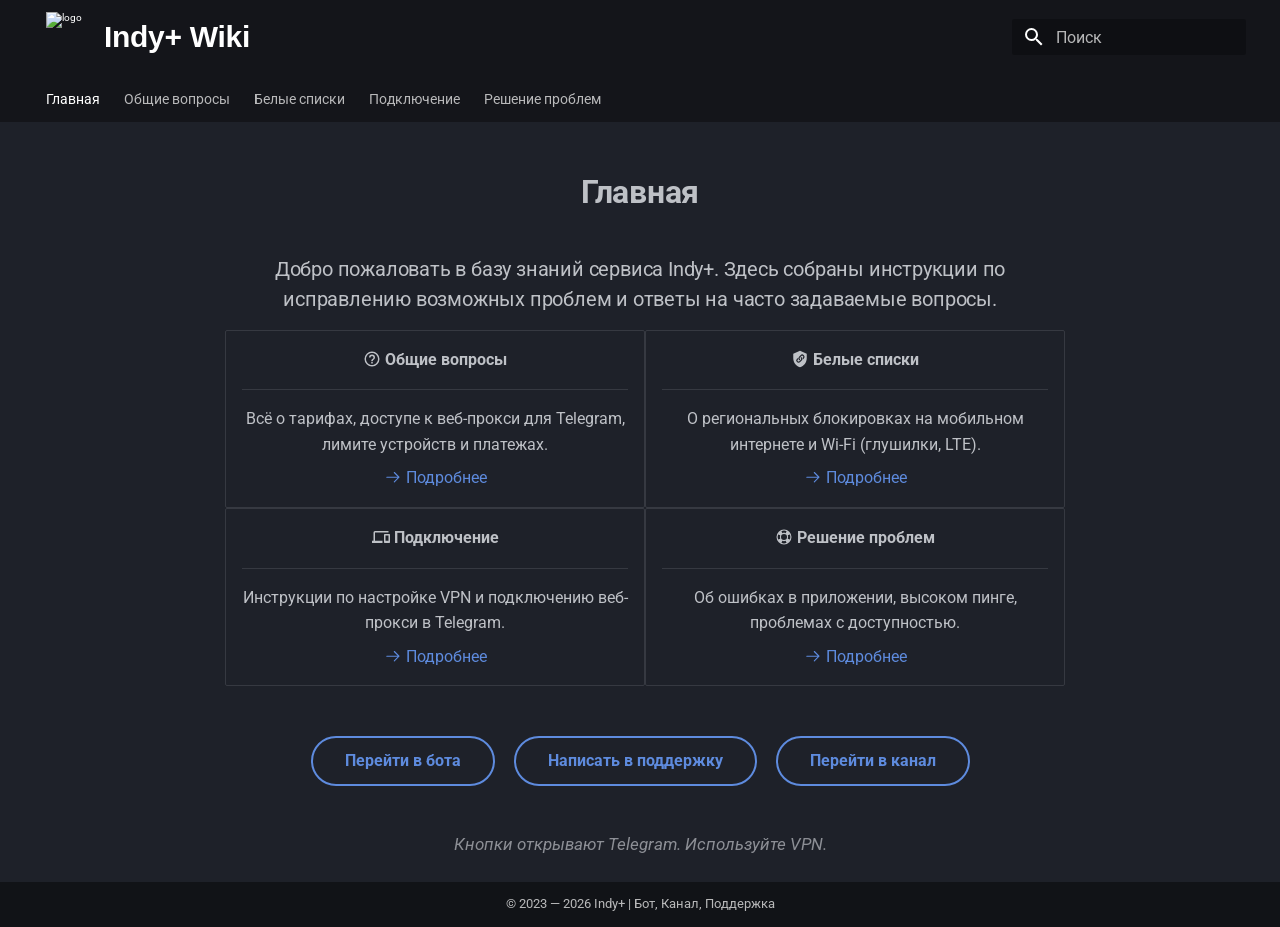
==== index.html @ 73c5e860 "Deployed 74b7bd9 with MkDocs version: 1.6.1" ====
<!DOCTYPE html><html lang="ru" class="no-js"><head>
    
      <meta charset="utf-8">
      <meta name="viewport" content="width=device-width,initial-scale=1">
      
        <meta name="description" content="База знаний">
      
      
      
        <link rel="canonical" href="https://wiki.indy-plus.com/">
      
      
      
        <link rel="next" href="general/">
      
      
        
      
      
      <link rel="icon" href="https://cdn.jsdelivr.net/gh/IndyPlusService/assets@main/indy_logo.svg">
      <meta name="generator" content="mkdocs-1.6.1, mkdocs-material-9.7.7">
    
    
      
        <title>Indy+ Wiki</title>
      
    
    
      <link rel="stylesheet" href="assets/stylesheets/main.ec1eaa64.min.css">
      
        
        <link rel="stylesheet" href="assets/stylesheets/palette.ab4e12ef.min.css">
      
      


    
    
      
    
    
      
        
        
        <link rel="preconnect" href="https://fonts.gstatic.com" crossorigin="">
        <link rel="stylesheet" href="https://fonts.googleapis.com/css?family=Roboto:300,300i,400,400i,700,700i%7CRoboto+Mono:400,400i,700,700i&amp;display=fallback">
        <style>:root{--md-text-font:"Roboto";--md-code-font:"Roboto Mono"}</style>
      
    
    
      <link rel="stylesheet" href="stylesheets/extra.css">
    
    <script>__md_scope=new URL(".",location),__md_hash=e=>[...e].reduce(((e,_)=>(e<<5)-e+_.charCodeAt(0)),0),__md_get=(e,_=localStorage,t=__md_scope)=>JSON.parse(_.getItem(t.pathname+"."+e)),__md_set=(e,_,t=localStorage,a=__md_scope)=>{try{t.setItem(a.pathname+"."+e,JSON.stringify(_))}catch(e){}}</script>
    
      

    
    
  <link href="assets/stylesheets/glightbox.min.css" rel="stylesheet"><script src="assets/javascripts/glightbox.min.js"></script><style id="glightbox-style">
            html.glightbox-open { overflow: initial; height: 100%; }
            .gslide-title { margin-top: 0px; user-select: text; }
            .gslide-desc { color: #666; user-select: text; }
            .gslide-image img { background: white; }
            .gscrollbar-fixer { padding-right: 15px; }
            .gdesc-inner { font-size: 0.75rem; }
            body[data-md-color-scheme="slate"] .gdesc-inner { background: var(--md-default-bg-color); }
            body[data-md-color-scheme="slate"] .gslide-title { color: var(--md-default-fg-color); }
            body[data-md-color-scheme="slate"] .gslide-desc { color: var(--md-default-fg-color); }
        </style></head>
  
  
    
    
    
    
    
    <body dir="ltr" data-md-color-scheme="slate" data-md-color-primary="black" data-md-color-accent="deep-purple">
  
    
    <input class="md-toggle" data-md-toggle="drawer" type="checkbox" id="__drawer" autocomplete="off">
    <input class="md-toggle" data-md-toggle="search" type="checkbox" id="__search" autocomplete="off">
    <label class="md-overlay" for="__drawer"></label>
    <div data-md-component="skip">
      
        
        <a href="#_1" class="md-skip">
          Перейти к содержанию
        </a>
      
    </div>
    <div data-md-component="announce">
      
    </div>
    
    
      

<header class="md-header" data-md-component="header">
  <nav class="md-header__inner md-grid" aria-label="Верхний колонтитул">
    <a href="." title="Indy+ Wiki" class="md-header__button md-logo" aria-label="Indy+ Wiki" data-md-component="logo">
      
  <img src="https://cdn.jsdelivr.net/gh/IndyPlusService/assets@main/indy_logo.svg" alt="logo">

    </a>
    <label class="md-header__button md-icon" for="__drawer">
      
      <svg xmlns="http://www.w3.org/2000/svg" viewBox="0 0 24 24"><path d="M3 6h18v2H3zm0 5h18v2H3zm0 5h18v2H3z"></path></svg>
    </label>
    <div class="md-header__title" data-md-component="header-title">
      <div class="md-header__ellipsis">
        <div class="md-header__topic">
          <span class="md-ellipsis">
            Indy+ Wiki
          </span>
        </div>
        <div class="md-header__topic" data-md-component="header-topic">
          <span class="md-ellipsis">
            
              Главная
            
          </span>
        </div>
      </div>
    </div>
    
      
    
    
    
    
      
      
        <label class="md-header__button md-icon" for="__search">
          
          <svg xmlns="http://www.w3.org/2000/svg" viewBox="0 0 24 24"><path d="M9.5 3A6.5 6.5 0 0 1 16 9.5c0 1.61-.59 3.09-1.56 4.23l.27.27h.79l5 5-1.5 1.5-5-5v-.79l-.27-.27A6.52 6.52 0 0 1 9.5 16 6.5 6.5 0 0 1 3 9.5 6.5 6.5 0 0 1 9.5 3m0 2C7 5 5 7 5 9.5S7 14 9.5 14 14 12 14 9.5 12 5 9.5 5"></path></svg>
        </label>
        <div class="md-search" data-md-component="search" role="dialog">
  <label class="md-search__overlay" for="__search"></label>
  <div class="md-search__inner" role="search">
    <form class="md-search__form" name="search">
      <input type="text" class="md-search__input" name="query" aria-label="Поиск" placeholder="Поиск" autocapitalize="off" autocorrect="off" autocomplete="off" spellcheck="false" data-md-component="search-query" required="">
      <label class="md-search__icon md-icon" for="__search">
        
        <svg xmlns="http://www.w3.org/2000/svg" viewBox="0 0 24 24"><path d="M9.5 3A6.5 6.5 0 0 1 16 9.5c0 1.61-.59 3.09-1.56 4.23l.27.27h.79l5 5-1.5 1.5-5-5v-.79l-.27-.27A6.52 6.52 0 0 1 9.5 16 6.5 6.5 0 0 1 3 9.5 6.5 6.5 0 0 1 9.5 3m0 2C7 5 5 7 5 9.5S7 14 9.5 14 14 12 14 9.5 12 5 9.5 5"></path></svg>
        
        <svg xmlns="http://www.w3.org/2000/svg" viewBox="0 0 24 24"><path d="M20 11v2H8l5.5 5.5-1.42 1.42L4.16 12l7.92-7.92L13.5 5.5 8 11z"></path></svg>
      </label>
      <nav class="md-search__options" aria-label="Поиск">
        
        <button type="reset" class="md-search__icon md-icon" title="Очистить" aria-label="Очистить" tabindex="-1">
          
          <svg xmlns="http://www.w3.org/2000/svg" viewBox="0 0 24 24"><path d="M19 6.41 17.59 5 12 10.59 6.41 5 5 6.41 10.59 12 5 17.59 6.41 19 12 13.41 17.59 19 19 17.59 13.41 12z"></path></svg>
        </button>
      </nav>
      
        <div class="md-search__suggest" data-md-component="search-suggest"></div>
      
    </form>
    <div class="md-search__output">
      <div class="md-search__scrollwrap" tabindex="0" data-md-scrollfix="">
        <div class="md-search-result" data-md-component="search-result">
          <div class="md-search-result__meta">
            Инициализация поиска
          </div>
          <ol class="md-search-result__list" role="presentation"></ol>
        </div>
      </div>
    </div>
  </div>
</div>
      
    
    
  </nav>
  
</header>
    
    <div class="md-container" data-md-component="container">
      
      
        
          
            
<nav class="md-tabs" aria-label="Вкладки" data-md-component="tabs">
  <div class="md-grid">
    <ul class="md-tabs__list">
      
        
  
  
  
    
  
  
    <li class="md-tabs__item md-tabs__item--active">
      <a href="." class="md-tabs__link">
        
  
  
    
  
  Главная

      </a>
    </li>
  

      
        
  
  
  
  
    <li class="md-tabs__item">
      <a href="general/" class="md-tabs__link">
        
  
  
    
  
  Общие вопросы

      </a>
    </li>
  

      
        
  
  
  
  
    <li class="md-tabs__item">
      <a href="whitelist/" class="md-tabs__link">
        
  
  
    
  
  Белые списки

      </a>
    </li>
  

      
        
  
  
  
  
    <li class="md-tabs__item">
      <a href="connection/" class="md-tabs__link">
        
  
  
    
  
  Подключение

      </a>
    </li>
  

      
        
  
  
  
  
    <li class="md-tabs__item">
      <a href="troubleshooting/" class="md-tabs__link">
        
  
  
    
  
  Решение проблем

      </a>
    </li>
  

      
    </ul>
  </div>
</nav>
          
        
      
      <main class="md-main" data-md-component="main">
        <div class="md-main__inner md-grid">
          
            
              
                
              
              <div class="md-sidebar md-sidebar--primary" data-md-component="sidebar" data-md-type="navigation" hidden="">
                <div class="md-sidebar__scrollwrap">
                  <div class="md-sidebar__inner">
                    


  


  

<nav class="md-nav md-nav--primary md-nav--lifted md-nav--integrated" aria-label="Навигация" data-md-level="0">
  <label class="md-nav__title" for="__drawer">
    <a href="." title="Indy+ Wiki" class="md-nav__button md-logo" aria-label="Indy+ Wiki" data-md-component="logo">
      
  <img src="https://cdn.jsdelivr.net/gh/IndyPlusService/assets@main/indy_logo.svg" alt="logo">

    </a>
    Indy+ Wiki
  </label>
  
  <ul class="md-nav__list" data-md-scrollfix="">
    
      
      
  
  
    
  
  
  
    <li class="md-nav__item md-nav__item--active">
      
      <input class="md-nav__toggle md-toggle" type="checkbox" id="__toc">
      
      
        
      
      
        <label class="md-nav__link md-nav__link--active" for="__toc">
          
  
  
  <span class="md-ellipsis">
    
  
    Главная
  

    
  </span>
  
  

          <span class="md-nav__icon md-icon"></span>
        </label>
      
      <a href="." class="md-nav__link md-nav__link--active">
        
  
  
  <span class="md-ellipsis">
    
  
    Главная
  

    
  </span>
  
  

      </a>
      
        

<nav class="md-nav md-nav--secondary" aria-label="Содержание">
  
  
  
    
  
  
    <label class="md-nav__title" for="__toc">
      <span class="md-nav__icon md-icon"></span>
      Содержание
    </label>
    <ul class="md-nav__list" data-md-component="toc" data-md-scrollfix="">
      
        <li class="md-nav__item">
  <a href="#indy" class="md-nav__link">
    <span class="md-ellipsis">
      
        Добро пожаловать в базу знаний сервиса Indy+. Здесь собраны инструкции по исправлению возможных проблем и ответы на часто задаваемые вопросы.
      
    </span>
  </a>
  
</li>
      
    </ul>
  
</nav>
      
    </li>
  

    
      
      
  
  
  
  
    <li class="md-nav__item">
      <a href="general/" class="md-nav__link">
        
  
  
  <span class="md-ellipsis">
    
  
    Общие вопросы
  

    
  </span>
  
  

      </a>
    </li>
  

    
      
      
  
  
  
  
    <li class="md-nav__item">
      <a href="whitelist/" class="md-nav__link">
        
  
  
  <span class="md-ellipsis">
    
  
    Белые списки
  

    
  </span>
  
  

      </a>
    </li>
  

    
      
      
  
  
  
  
    <li class="md-nav__item">
      <a href="connection/" class="md-nav__link">
        
  
  
  <span class="md-ellipsis">
    
  
    Подключение
  

    
  </span>
  
  

      </a>
    </li>
  

    
      
      
  
  
  
  
    <li class="md-nav__item">
      <a href="troubleshooting/" class="md-nav__link">
        
  
  
  <span class="md-ellipsis">
    
  
    Решение проблем
  

    
  </span>
  
  

      </a>
    </li>
  

    
  </ul>
</nav>
                  </div>
                </div>
              </div>
            
            
          
          
            <div class="md-content" data-md-component="content">
              
              <article class="md-content__inner md-typeset">
                
                  
  




<div style="max-width: 850px; margin: 0 auto; text-align: center;">
<h1 id="_1">Главная</h1>
<h3 id="indy">Добро пожаловать в базу знаний сервиса Indy+. Здесь собраны инструкции по исправлению возможных проблем и ответы на часто задаваемые вопросы.</h3>
<div class="grid cards" style="text-align: center; margin-bottom: 2.5rem;">
<ul>
<li>
<p><span class="twemoji"><svg xmlns="http://www.w3.org/2000/svg" viewBox="0 0 24 24"><path d="M11 18h2v-2h-2zm1-16A10 10 0 0 0 2 12a10 10 0 0 0 10 10 10 10 0 0 0 10-10A10 10 0 0 0 12 2m0 18c-4.41 0-8-3.59-8-8s3.59-8 8-8 8 3.59 8 8-3.59 8-8 8m0-14a4 4 0 0 0-4 4h2a2 2 0 0 1 2-2 2 2 0 0 1 2 2c0 2-3 1.75-3 5h2c0-2.25 3-2.5 3-5a4 4 0 0 0-4-4"></path></svg></span> <strong>Общие вопросы</strong></p>
<hr>
<p>Всё о тарифах, доступе к веб-прокси для Telegram, лимите устройств и платежах.</p>
<p><a href="general/"><span class="twemoji"><svg xmlns="http://www.w3.org/2000/svg" viewBox="0 0 24 24"><path d="M13.22 19.03a.75.75 0 0 1 0-1.06L18.19 13H3.75a.75.75 0 0 1 0-1.5h14.44l-4.97-4.97a.749.749 0 0 1 .326-1.275.75.75 0 0 1 .734.215l6.25 6.25a.75.75 0 0 1 0 1.06l-6.25 6.25a.75.75 0 0 1-1.06 0"></path></svg></span> Подробнее</a></p>
</li>
<li>
<p><span class="twemoji"><svg xmlns="http://www.w3.org/2000/svg" viewBox="0 0 24 24"><path d="M12 1 3 5v6c0 5.55 3.84 10.74 9 12 5.16-1.26 9-6.45 9-12V5zm2.28 13.08-2.02 2.02c-.6.6-1.39.9-2.18.9s-1.58-.3-2.18-.9a3.09 3.09 0 0 1 0-4.36l1.25-1.24-.01.56c0 .44.07.89.22 1.31l.05.13-.37.37c-.28.28-.44.66-.44 1.05 0 .4.16.77.44 1.05.56.56 1.53.56 2.09 0l2.01-2.01c.29-.29.44-.66.44-1.05 0-.41-.15-.77-.43-1.05a.83.83 0 0 1-.25-.57c0-.21.1-.41.25-.56.3-.31.85-.3 1.13 0 .58.58.9 1.35.9 2.17 0 .83-.32 1.6-.9 2.18m2.82-2.82-1.25 1.24.01-.56c0-.44-.07-.88-.22-1.3l-.04-.14.36-.37c.29-.28.44-.63.44-1.05 0-.39-.15-.76-.43-1.04-.57-.57-1.54-.57-2.1 0l-2.01 2.01c-.28.28-.44.65-.44 1.05s.15.76.44 1.04c.14.15.24.36.24.57 0 .22-.1.42-.25.57-.15.16-.35.22-.56.22-.2 0-.41-.07-.57-.22a3.054 3.054 0 0 1 0-4.36l2.02-2.02a3.09 3.09 0 0 1 4.36 0c.58.6.9 1.36.9 2.18s-.32 1.6-.9 2.18"></path></svg></span> <strong>Белые списки</strong></p>
<hr>
<p>О региональных блокировках на мобильном интернете и Wi-Fi (глушилки, LTE).</p>
<p><a href="whitelist/"><span class="twemoji"><svg xmlns="http://www.w3.org/2000/svg" viewBox="0 0 24 24"><path d="M13.22 19.03a.75.75 0 0 1 0-1.06L18.19 13H3.75a.75.75 0 0 1 0-1.5h14.44l-4.97-4.97a.749.749 0 0 1 .326-1.275.75.75 0 0 1 .734.215l6.25 6.25a.75.75 0 0 1 0 1.06l-6.25 6.25a.75.75 0 0 1-1.06 0"></path></svg></span> Подробнее</a></p>
</li>
<li>
<p><span class="twemoji"><svg xmlns="http://www.w3.org/2000/svg" viewBox="0 0 24 24"><path d="M22 17h-4v-7h4m1-2h-6a1 1 0 0 0-1 1v10a1 1 0 0 0 1 1h6a1 1 0 0 0 1-1V9a1 1 0 0 0-1-1M4 6h18V4H4a2 2 0 0 0-2 2v11H0v3h14v-3H4z"></path></svg></span> <strong>Подключение</strong></p>
<hr>
<p>Инструкции по настройке VPN и подключению веб-прокси в Telegram.</p>
<p><a href="connection/"><span class="twemoji"><svg xmlns="http://www.w3.org/2000/svg" viewBox="0 0 24 24"><path d="M13.22 19.03a.75.75 0 0 1 0-1.06L18.19 13H3.75a.75.75 0 0 1 0-1.5h14.44l-4.97-4.97a.749.749 0 0 1 .326-1.275.75.75 0 0 1 .734.215l6.25 6.25a.75.75 0 0 1 0 1.06l-6.25 6.25a.75.75 0 0 1-1.06 0"></path></svg></span> Подробнее</a></p>
</li>
<li>
<p><span class="twemoji"><svg xmlns="http://www.w3.org/2000/svg" viewBox="0 0 24 24"><path d="M19.79 15.41c.95-2.17.95-4.66 0-6.82l-2.74 1.24c.6 1.38.6 2.95.01 4.34zm-4.37-11.2a8.54 8.54 0 0 0-6.83 0l1.24 2.73c1.39-.59 2.96-.59 4.35.01zM4.21 8.58a8.56 8.56 0 0 0 0 6.84l2.74-1.25c-.6-1.38-.6-2.96 0-4.35zm4.38 11.21a8.5 8.5 0 0 0 6.83-.01l-1.24-2.73a5.5 5.5 0 0 1-4.34.01zM12 2a10 10 0 0 1 10 10 10 10 0 0 1-10 10A10 10 0 0 1 2 12 10 10 0 0 1 12 2m0 6a4 4 0 0 0-4 4 4 4 0 0 0 4 4 4 4 0 0 0 4-4 4 4 0 0 0-4-4"></path></svg></span> <strong>Решение проблем</strong></p>
<hr>
<p>Об ошибках в приложении, высоком пинге, проблемах с доступностью.</p>
<p><a href="troubleshooting/"><span class="twemoji"><svg xmlns="http://www.w3.org/2000/svg" viewBox="0 0 24 24"><path d="M13.22 19.03a.75.75 0 0 1 0-1.06L18.19 13H3.75a.75.75 0 0 1 0-1.5h14.44l-4.97-4.97a.749.749 0 0 1 .326-1.275.75.75 0 0 1 .734.215l6.25 6.25a.75.75 0 0 1 0 1.06l-6.25 6.25a.75.75 0 0 1-1.06 0"></path></svg></span> Подробнее</a></p>
</li>
</ul>
</div>
<p><a class="md-button md-button" href="https://t.me/IndyPlusBot">Перейти в бота</a>
<a class="md-button" href="https://t.me/IndyPlusManager">Написать в поддержку</a>
<a class="md-button" href="https://t.me/IndyPlus">Перейти в канал</a></p>
<p style="font-size: 0.85rem; color: var(--md-default-fg-color--light); margin-top: 1.5rem;">
<i>Кнопки открывают Telegram. Используйте VPN.</i>
</p>
</div>







  
  




  



                
              </article>
            </div>
          
          
<script>var target=document.getElementById(location.hash.slice(1));target&&target.name&&(target.checked=target.name.startsWith("__tabbed_"))</script>
        </div>
        
      </main>
      
        <footer class="md-footer">
  
  <div class="md-footer-meta md-typeset">
    <div class="md-footer-meta__inner md-grid">
      <div class="md-copyright">
  
    <div class="md-copyright__highlight">
      © 2023 — 2026 Indy+ | <a href="https://t.me/IndyPlusBot" target="_blank">Бот</a>, <a href="https://t.me/IndyPlus" target="_blank">Канал</a>, <a href="https://t.me/IndyPlusManager" target="_blank">Поддержка</a>
    </div>
  
  
</div>
      
    </div>
  </div>
</footer>
      
    </div>
    <div class="md-dialog" data-md-component="dialog">
      <div class="md-dialog__inner md-typeset"></div>
    </div>
    
    
    
      
      
      <script id="__config" type="application/json">{"annotate": null, "base": ".", "features": ["navigation.tabs", "navigation.sections", "search.suggest", "search.highlight", "toc.integrate", "navigation.instant", "navigation.instant.prefetch"], "search": "assets/javascripts/workers/search.2c215733.min.js", "tags": null, "translations": {"clipboard.copied": "\u0421\u043a\u043e\u043f\u0438\u0440\u043e\u0432\u0430\u043d\u043e \u0432 \u0431\u0443\u0444\u0435\u0440", "clipboard.copy": "\u041a\u043e\u043f\u0438\u0440\u043e\u0432\u0430\u0442\u044c \u0432 \u0431\u0443\u0444\u0435\u0440", "search.result.more.one": "\u0415\u0449\u0451 1 \u043d\u0430 \u044d\u0442\u043e\u0439 \u0441\u0442\u0440\u0430\u043d\u0438\u0446\u0435", "search.result.more.other": "\u0415\u0449\u0451 # \u043d\u0430 \u044d\u0442\u043e\u0439 \u0441\u0442\u0440\u0430\u043d\u0438\u0446\u0435", "search.result.none": "\u0421\u043e\u0432\u043f\u0430\u0434\u0435\u043d\u0438\u0439 \u043d\u0435 \u043d\u0430\u0439\u0434\u0435\u043d\u043e", "search.result.one": "\u041d\u0430\u0439\u0434\u0435\u043d\u043e 1 \u0441\u043e\u0432\u043f\u0430\u0434\u0435\u043d\u0438\u0435", "search.result.other": "\u041d\u0430\u0439\u0434\u0435\u043d\u043e \u0441\u043e\u0432\u043f\u0430\u0434\u0435\u043d\u0438\u0439: #", "search.result.placeholder": "\u041d\u0430\u0447\u043d\u0438\u0442\u0435 \u043f\u0435\u0447\u0430\u0442\u0430\u0442\u044c \u0434\u043b\u044f \u043f\u043e\u0438\u0441\u043a\u0430", "search.result.term.missing": "\u041e\u0442\u0441\u0443\u0442\u0441\u0442\u0432\u0443\u0435\u0442", "select.version": "\u0412\u044b\u0431\u0435\u0440\u0438\u0442\u0435 \u0432\u0435\u0440\u0441\u0438\u044e"}, "version": null}</script>
    
    
      <script src="assets/javascripts/bundle.d7400e89.min.js"></script>
      
        <script src="javascripts/extra.js"></script>
      
    
  
<script id="init-glightbox">const lightbox = GLightbox({"touchNavigation": true, "loop": false, "zoomable": true, "draggable": true, "openEffect": "zoom", "closeEffect": "zoom", "slideEffect": "slide"});
document$.subscribe(()=>{ lightbox.reload(); });
</script></body></html>
---- assets/stylesheets/main.ec1eaa64.min.css ----
@charset "UTF-8";html{-webkit-text-size-adjust:none;-moz-text-size-adjust:none;text-size-adjust:none;box-sizing:border-box}*,:after,:before{box-sizing:inherit}@media (prefers-reduced-motion){*,:after,:before{transition:none!important}}body{margin:0}a,button,input,label{-webkit-tap-highlight-color:transparent}a{color:inherit;text-decoration:none}hr{border:0;box-sizing:initial;display:block;height:.05rem;overflow:visible;padding:0}small{font-size:80%}sub,sup{line-height:1em}img{border-style:none}table{border-collapse:initial;border-spacing:0}td,th{font-weight:400;vertical-align:top}button{background:#0000;border:0;font-family:inherit;font-size:inherit;margin:0;padding:0}input{border:0;outline:none}:root{--md-primary-fg-color:#4051b5;--md-primary-fg-color--light:#5d6cc0;--md-primary-fg-color--dark:#303fa1;--md-primary-bg-color:#fff;--md-primary-bg-color--light:#ffffffb3;--md-accent-fg-color:#526cfe;--md-accent-fg-color--transparent:#526cfe1a;--md-accent-bg-color:#fff;--md-accent-bg-color--light:#ffffffb3}[data-md-color-scheme=default]{color-scheme:light}[data-md-color-scheme=default] img[src$="#gh-dark-mode-only"],[data-md-color-scheme=default] img[src$="#only-dark"]{display:none}:root,[data-md-color-scheme=default]{--md-hue:225deg;--md-default-fg-color:#000000de;--md-default-fg-color--light:#0000008a;--md-default-fg-color--lighter:#00000052;--md-default-fg-color--lightest:#00000012;--md-default-bg-color:#fff;--md-default-bg-color--light:#ffffffb3;--md-default-bg-color--lighter:#ffffff4d;--md-default-bg-color--lightest:#ffffff1f;--md-code-fg-color:#36464e;--md-code-bg-color:#f5f5f5;--md-code-bg-color--light:#f5f5f5b3;--md-code-bg-color--lighter:#f5f5f54d;--md-code-hl-color:#4287ff;--md-code-hl-color--light:#4287ff1a;--md-code-hl-number-color:#d52a2a;--md-code-hl-special-color:#db1457;--md-code-hl-function-color:#a846b9;--md-code-hl-constant-color:#6e59d9;--md-code-hl-keyword-color:#3f6ec6;--md-code-hl-string-color:#1c7d4d;--md-code-hl-name-color:var(--md-code-fg-color);--md-code-hl-operator-color:var(--md-default-fg-color--light);--md-code-hl-punctuation-color:var(--md-default-fg-color--light);--md-code-hl-comment-color:var(--md-default-fg-color--light);--md-code-hl-generic-color:var(--md-default-fg-color--light);--md-code-hl-variable-color:var(--md-default-fg-color--light);--md-typeset-color:var(--md-default-fg-color);--md-typeset-a-color:var(--md-primary-fg-color);--md-typeset-del-color:#f5503d26;--md-typeset-ins-color:#0bd57026;--md-typeset-kbd-color:#fafafa;--md-typeset-kbd-accent-color:#fff;--md-typeset-kbd-border-color:#b8b8b8;--md-typeset-mark-color:#ffff0080;--md-typeset-table-color:#0000001f;--md-typeset-table-color--light:rgba(0,0,0,.035);--md-admonition-fg-color:var(--md-default-fg-color);--md-admonition-bg-color:var(--md-default-bg-color);--md-warning-fg-color:#000000de;--md-warning-bg-color:#ff9;--md-footer-fg-color:#fff;--md-footer-fg-color--light:#ffffffb3;--md-footer-fg-color--lighter:#ffffff73;--md-footer-bg-color:#000000de;--md-footer-bg-color--dark:#00000052;--md-shadow-z1:0 0.2rem 0.5rem #0000000d,0 0 0.05rem #0000001a;--md-shadow-z2:0 0.2rem 0.5rem #0000001a,0 0 0.05rem #00000040;--md-shadow-z3:0 0.2rem 0.5rem #0003,0 0 0.05rem #00000059}.md-icon svg{fill:currentcolor;display:block;height:1.2rem;width:1.2rem}body{-webkit-font-smoothing:antialiased;-moz-osx-font-smoothing:grayscale;--md-text-font-family:var(--md-text-font,_),-apple-system,BlinkMacSystemFont,Helvetica,Arial,sans-serif;--md-code-font-family:var(--md-code-font,_),SFMono-Regular,Consolas,Menlo,monospace}aside,body,input{font-feature-settings:"kern","liga";color:var(--md-typeset-color);font-family:var(--md-text-font-family)}code,kbd,pre{font-feature-settings:"kern";font-family:var(--md-code-font-family)}:root{--md-typeset-table-sort-icon:url('data:image/svg+xml;charset=utf-8,<svg xmlns="http://www.w3.org/2000/svg" viewBox="0 0 24 24"><path d="m18 21-4-4h3V7h-3l4-4 4 4h-3v10h3M2 19v-2h10v2M2 13v-2h7v2M2 7V5h4v2z"/></svg>');--md-typeset-table-sort-icon--asc:url('data:image/svg+xml;charset=utf-8,<svg xmlns="http://www.w3.org/2000/svg" viewBox="0 0 24 24"><path d="M19 17h3l-4 4-4-4h3V3h2M2 17h10v2H2M6 5v2H2V5m0 6h7v2H2z"/></svg>');--md-typeset-table-sort-icon--desc:url('data:image/svg+xml;charset=utf-8,<svg xmlns="http://www.w3.org/2000/svg" viewBox="0 0 24 24"><path d="M19 7h3l-4-4-4 4h3v14h2M2 17h10v2H2M6 5v2H2V5m0 6h7v2H2z"/></svg>')}.md-typeset{-webkit-print-color-adjust:exact;color-adjust:exact;font-size:.8rem;line-height:1.6;overflow-wrap:break-word}@media print{.md-typeset{font-size:.68rem}}.md-typeset blockquote,.md-typeset dl,.md-typeset figure,.md-typeset ol,.md-typeset pre,.md-typeset ul{margin-bottom:1em;margin-top:1em}.md-typeset h1{color:var(--md-default-fg-color--light);font-size:2em;line-height:1.3;margin:0 0 1.25em}.md-typeset h1,.md-typeset h2{font-weight:300;letter-spacing:-.01em}.md-typeset h2{font-size:1.5625em;line-height:1.4;margin:1.6em 0 .64em}.md-typeset h3{font-size:1.25em;font-weight:400;letter-spacing:-.01em;line-height:1.5;margin:1.6em 0 .8em}.md-typeset h2+h3{margin-top:.8em}.md-typeset h4{font-weight:700;letter-spacing:-.01em;margin:1em 0}.md-typeset h5,.md-typeset h6{color:var(--md-default-fg-color--light);font-size:.8em;font-weight:700;letter-spacing:-.01em;margin:1.25em 0}.md-typeset h5{text-transform:uppercase}.md-typeset h5 code{text-transform:none}.md-typeset hr{border-bottom:.05rem solid var(--md-default-fg-color--lightest);display:flow-root;margin:1.5em 0}.md-typeset a{color:var(--md-typeset-a-color);word-break:break-word}.md-typeset a,.md-typeset a:before{transition:color 125ms}.md-typeset a:focus,.md-typeset a:hover{color:var(--md-accent-fg-color)}.md-typeset a:focus code,.md-typeset a:hover code{background-color:var(--md-accent-fg-color--transparent);color:var(--md-accent-fg-color)}.md-typeset a code{color:var(--md-typeset-a-color)}.md-typeset a.focus-visible{outline-color:var(--md-accent-fg-color);outline-offset:.2rem}.md-typeset code,.md-typeset kbd,.md-typeset pre{color:var(--md-code-fg-color);direction:ltr;font-variant-ligatures:none;transition:background-color 125ms}@media print{.md-typeset code,.md-typeset kbd,.md-typeset pre{white-space:pre-wrap}}.md-typeset code{background-color:var(--md-code-bg-color);border-radius:.1rem;-webkit-box-decoration-break:clone;box-decoration-break:clone;font-size:.85em;padding:0 .2941176471em;transition:color 125ms,background-color 125ms;word-break:break-word}.md-typeset code:not(.focus-visible){-webkit-tap-highlight-color:transparent;outline:none}.md-typeset pre{display:flow-root;line-height:1.4;position:relative}.md-typeset pre>code{-webkit-box-decoration-break:slice;box-decoration-break:slice;box-shadow:none;display:block;margin:0;outline-color:var(--md-accent-fg-color);overflow:auto;padding:.7720588235em 1.1764705882em;scrollbar-color:var(--md-default-fg-color--lighter) #0000;scrollbar-width:thin;touch-action:auto;word-break:normal}.md-typeset pre>code:hover{scrollbar-color:var(--md-accent-fg-color) #0000}.md-typeset pre>code::-webkit-scrollbar{height:.2rem;width:.2rem}.md-typeset pre>code::-webkit-scrollbar-thumb{background-color:var(--md-default-fg-color--lighter)}.md-typeset pre>code::-webkit-scrollbar-thumb:hover{background-color:var(--md-accent-fg-color)}.md-typeset kbd{background-color:var(--md-typeset-kbd-color);border-radius:.1rem;box-shadow:0 .1rem 0 .05rem var(--md-typeset-kbd-border-color),0 .1rem 0 var(--md-typeset-kbd-border-color),0 -.1rem .2rem var(--md-typeset-kbd-accent-color) inset;color:var(--md-default-fg-color);display:inline-block;font-size:.75em;padding:0 .6666666667em;vertical-align:text-top;word-break:break-word}.md-typeset mark{background-color:var(--md-typeset-mark-color);-webkit-box-decoration-break:clone;box-decoration-break:clone;color:inherit;word-break:break-word}.md-typeset abbr{cursor:help;text-decoration:none}.md-typeset [data-preview],.md-typeset abbr{border-bottom:.05rem dotted var(--md-default-fg-color--light)}.md-typeset small{opacity:.75}[dir=ltr] .md-typeset sub,[dir=ltr] .md-typeset sup{margin-left:.078125em}[dir=rtl] .md-typeset sub,[dir=rtl] .md-typeset sup{margin-right:.078125em}[dir=ltr] .md-typeset blockquote{padding-left:.6rem}[dir=rtl] .md-typeset blockquote{padding-right:.6rem}[dir=ltr] .md-typeset blockquote{border-left:.2rem solid var(--md-default-fg-color--lighter)}[dir=rtl] .md-typeset blockquote{border-right:.2rem solid var(--md-default-fg-color--lighter)}.md-typeset blockquote{color:var(--md-default-fg-color--light);margin-left:0;margin-right:0}.md-typeset ul{list-style-type:disc}.md-typeset ul[type]{list-style-type:revert-layer}[dir=ltr] .md-typeset ol,[dir=ltr] .md-typeset ul{margin-left:.625em}[dir=rtl] .md-typeset ol,[dir=rtl] .md-typeset ul{margin-right:.625em}.md-typeset ol,.md-typeset ul{padding:0}.md-typeset ol:not([hidden]),.md-typeset ul:not([hidden]){display:flow-root}.md-typeset ol ol,.md-typeset ul ol{list-style-type:lower-alpha}.md-typeset ol ol ol,.md-typeset ul ol ol{list-style-type:lower-roman}.md-typeset ol ol ol ol,.md-typeset ul ol ol ol{list-style-type:upper-alpha}.md-typeset ol ol ol ol ol,.md-typeset ul ol ol ol ol{list-style-type:upper-roman}.md-typeset ol[type],.md-typeset ul[type]{list-style-type:revert-layer}[dir=ltr] .md-typeset ol li,[dir=ltr] .md-typeset ul li{margin-left:1.25em}[dir=rtl] .md-typeset ol li,[dir=rtl] .md-typeset ul li{margin-right:1.25em}.md-typeset ol li,.md-typeset ul li{margin-bottom:.5em}.md-typeset ol li blockquote,.md-typeset ol li p,.md-typeset ul li blockquote,.md-typeset ul li p{margin:.5em 0}.md-typeset ol li:last-child,.md-typeset ul li:last-child{margin-bottom:0}[dir=ltr] .md-typeset ol li ol,[dir=ltr] .md-typeset ol li ul,[dir=ltr] .md-typeset ul li ol,[dir=ltr] .md-typeset ul li ul{margin-left:.625em}[dir=rtl] .md-typeset ol li ol,[dir=rtl] .md-typeset ol li ul,[dir=rtl] .md-typeset ul li ol,[dir=rtl] .md-typeset ul li ul{margin-right:.625em}.md-typeset ol li ol,.md-typeset ol li ul,.md-typeset ul li ol,.md-typeset ul li ul{margin-bottom:.5em;margin-top:.5em}[dir=ltr] .md-typeset dd{margin-left:1.875em}[dir=rtl] .md-typeset dd{margin-right:1.875em}.md-typeset dd{margin-bottom:1.5em;margin-top:1em}.md-typeset img,.md-typeset svg,.md-typeset video{height:auto;max-width:100%}.md-typeset img[align=left]{margin:1em 1em 1em 0}.md-typeset img[align=right]{margin:1em 0 1em 1em}.md-typeset img[align]:only-child{margin-top:0}.md-typeset figure{display:flow-root;margin:1em auto;max-width:100%;text-align:center;width:fit-content}.md-typeset figure img{display:block;margin:0 auto}.md-typeset figcaption{font-style:italic;margin:1em auto;max-width:24rem}.md-typeset iframe{max-width:100%}.md-typeset table:not([class]){background-color:var(--md-default-bg-color);border:.05rem solid var(--md-typeset-table-color);border-radius:.1rem;display:inline-block;font-size:.64rem;max-width:100%;overflow:auto;touch-action:auto}@media print{.md-typeset table:not([class]){display:table}}.md-typeset table:not([class])+*{margin-top:1.5em}.md-typeset table:not([class]) td>:first-child,.md-typeset table:not([class]) th>:first-child{margin-top:0}.md-typeset table:not([class]) td>:last-child,.md-typeset table:not([class]) th>:last-child{margin-bottom:0}.md-typeset table:not([class]) td:not([align]),.md-typeset table:not([class]) th:not([align]){text-align:left}[dir=rtl] .md-typeset table:not([class]) td:not([align]),[dir=rtl] .md-typeset table:not([class]) th:not([align]){text-align:right}.md-typeset table:not([class]) th{font-weight:700;min-width:5rem;padding:.9375em 1.25em;vertical-align:top}.md-typeset table:not([class]) td{border-top:.05rem solid var(--md-typeset-table-color);padding:.9375em 1.25em;vertical-align:top}.md-typeset table:not([class]) tbody tr{transition:background-color 125ms}.md-typeset table:not([class]) tbody tr:hover{background-color:var(--md-typeset-table-color--light);box-shadow:0 .05rem 0 var(--md-default-bg-color) inset}.md-typeset table:not([class]) a{word-break:normal}.md-typeset table th[role=columnheader]{cursor:pointer}[dir=ltr] .md-typeset table th[role=columnheader]:after{margin-left:.5em}[dir=rtl] .md-typeset table th[role=columnheader]:after{margin-right:.5em}.md-typeset table th[role=columnheader]:after{content:"";display:inline-block;height:1.2em;-webkit-mask-image:var(--md-typeset-table-sort-icon);mask-image:var(--md-typeset-table-sort-icon);-webkit-mask-repeat:no-repeat;mask-repeat:no-repeat;-webkit-mask-size:contain;mask-size:contain;transition:background-color 125ms;vertical-align:text-bottom;width:1.2em}.md-typeset table th[role=columnheader]:hover:after{background-color:var(--md-default-fg-color--lighter)}.md-typeset table th[role=columnheader][aria-sort=ascending]:after{background-color:var(--md-default-fg-color--light);-webkit-mask-image:var(--md-typeset-table-sort-icon--asc);mask-image:var(--md-typeset-table-sort-icon--asc)}.md-typeset table th[role=columnheader][aria-sort=descending]:after{background-color:var(--md-default-fg-color--light);-webkit-mask-image:var(--md-typeset-table-sort-icon--desc);mask-image:var(--md-typeset-table-sort-icon--desc)}.md-typeset__scrollwrap{margin:1em -.8rem;overflow-x:auto;touch-action:auto}.md-typeset__table{display:inline-block;margin-bottom:.5em;padding:0 .8rem}@media print{.md-typeset__table{display:block}}html .md-typeset__table table{display:table;margin:0;overflow:hidden;width:100%}@media screen and (max-width:44.984375em){.md-content__inner>pre{margin:1em -.8rem}.md-content__inner>pre code{border-radius:0}}.md-typeset .md-author{border-radius:100%;display:block;flex-shrink:0;height:1.6rem;overflow:hidden;position:relative;transition:color 125ms,transform 125ms;width:1.6rem}.md-typeset .md-author img{display:block}.md-typeset .md-author--more{background:var(--md-default-fg-color--lightest);color:var(--md-default-fg-color--lighter);font-size:.6rem;font-weight:700;line-height:1.6rem;text-align:center}.md-typeset .md-author--long{height:2.4rem;width:2.4rem}.md-typeset a.md-author{transform:scale(1)}.md-typeset a.md-author img{border-radius:100%;filter:grayscale(100%) opacity(75%);transition:filter 125ms}.md-typeset a.md-author:focus,.md-typeset a.md-author:hover{transform:scale(1.1);z-index:1}.md-typeset a.md-author:focus img,.md-typeset a.md-author:hover img{filter:grayscale(0)}.md-banner{background-color:var(--md-footer-bg-color);color:var(--md-footer-fg-color);overflow:auto}@media print{.md-banner{display:none}}.md-banner--warning{background-color:var(--md-warning-bg-color);color:var(--md-warning-fg-color)}.md-banner__inner{font-size:.7rem;margin:.6rem auto;padding:0 .8rem}[dir=ltr] .md-banner__button{float:right}[dir=rtl] .md-banner__button{float:left}.md-banner__button{color:inherit;cursor:pointer;transition:opacity .25s}.no-js .md-banner__button{display:none}.md-banner__button:hover{opacity:.7}html{font-size:125%;height:100%;overflow-x:hidden}@media screen and (min-width:100em){html{font-size:137.5%}}@media screen and (min-width:125em){html{font-size:150%}}body{background-color:var(--md-default-bg-color);display:flex;flex-direction:column;font-size:.5rem;min-height:100%;position:relative;width:100%}@media print{body{display:block}}@media screen and (max-width:59.984375em){body[data-md-scrolllock]{position:fixed}}.md-grid{margin-left:auto;margin-right:auto;max-width:61rem}.md-container{display:flex;flex-direction:column;flex-grow:1}@media print{.md-container{display:block}}.md-main{flex-grow:1}.md-main__inner{display:flex;height:100%;margin-top:1.5rem}.md-ellipsis{overflow:hidden;text-overflow:ellipsis}.md-toggle{display:none}.md-option{height:0;opacity:0;position:absolute;width:0}.md-option:checked+label:not([hidden]){display:block}.md-option.focus-visible+label{outline-color:var(--md-accent-fg-color);outline-style:auto}.md-skip{background-color:var(--md-default-fg-color);border-radius:.1rem;color:var(--md-default-bg-color);font-size:.64rem;margin:.5rem;opacity:0;outline-color:var(--md-accent-fg-color);padding:.3rem .5rem;position:fixed;transform:translateY(.4rem);z-index:-1}.md-skip:focus{opacity:1;transform:translateY(0);transition:transform .25s cubic-bezier(.4,0,.2,1),opacity 175ms 75ms;z-index:10}@page{margin:25mm}:root{--md-clipboard-icon:url('data:image/svg+xml;charset=utf-8,<svg xmlns="http://www.w3.org/2000/svg" viewBox="0 0 24 24"><path d="M19 21H8V7h11m0-2H8a2 2 0 0 0-2 2v14a2 2 0 0 0 2 2h11a2 2 0 0 0 2-2V7a2 2 0 0 0-2-2m-3-4H4a2 2 0 0 0-2 2v14h2V3h12z"/></svg>')}.md-clipboard{border-radius:.1rem;color:var(--md-default-fg-color--lightest);cursor:pointer;height:1.5em;outline-color:var(--md-accent-fg-color);outline-offset:.1rem;transition:color .25s;width:1.5em;z-index:1}@media print{.md-clipboard{display:none}}.md-clipboard:not(.focus-visible){-webkit-tap-highlight-color:transparent;outline:none}:hover>.md-clipboard{color:var(--md-default-fg-color--light)}.md-clipboard:focus,.md-clipboard:hover{color:var(--md-accent-fg-color)}.md-clipboard:after{background-color:currentcolor;content:"";display:block;height:1.125em;margin:0 auto;-webkit-mask-image:var(--md-clipboard-icon);mask-image:var(--md-clipboard-icon);-webkit-mask-position:center;mask-position:center;-webkit-mask-repeat:no-repeat;mask-repeat:no-repeat;-webkit-mask-size:contain;mask-size:contain;width:1.125em}.md-clipboard--inline{cursor:pointer}.md-clipboard--inline code{transition:color .25s,background-color .25s}.md-clipboard--inline:focus code,.md-clipboard--inline:hover code{background-color:var(--md-accent-fg-color--transparent);color:var(--md-accent-fg-color)}:root{--md-code-select-icon:url('data:image/svg+xml;charset=utf-8,<svg xmlns="http://www.w3.org/2000/svg" viewBox="0 0 24 24"><path d="M19 19h-4v2h4c1.1 0 2-.9 2-2v-4h-2m0-12h-4v2h4v4h2V5c0-1.1-.9-2-2-2M5 5h4V3H5c-1.1 0-2 .9-2 2v4h2m0 6H3v4c0 1.1.9 2 2 2h4v-2H5zm2-4h2v2H7zm4 0h2v2h-2zm4 0h2v2h-2zM7 7h2v2H7zm4 0h2v2h-2zm4 0h2v2h-2zm-8 8h2v2H7zm4 0h2v2h-2zm4 0h2v2h-2z"/></svg>');--md-code-copy-icon:url('data:image/svg+xml;charset=utf-8,<svg xmlns="http://www.w3.org/2000/svg" viewBox="0 0 24 24"><path d="M19 21H8V7h11m0-2H8a2 2 0 0 0-2 2v14a2 2 0 0 0 2 2h11a2 2 0 0 0 2-2V7a2 2 0 0 0-2-2m-3-4H4a2 2 0 0 0-2 2v14h2V3h12z"/></svg>')}.md-typeset .md-code__content{display:grid}.md-code__nav{background-color:var(--md-code-bg-color--lighter);border-radius:.1rem;display:flex;gap:.2rem;padding:.2rem;position:absolute;right:.25em;top:.25em;transition:background-color .25s;z-index:1}:hover>.md-code__nav{background-color:var(--md-code-bg-color--light)}.md-code__button{color:var(--md-default-fg-color--lightest);cursor:pointer;display:block;height:1.5em;outline-color:var(--md-accent-fg-color);outline-offset:.1rem;transition:color .25s;width:1.5em}:hover>*>.md-code__button{color:var(--md-default-fg-color--light)}.md-code__button.focus-visible,.md-code__button:hover{color:var(--md-accent-fg-color)}.md-code__button--active{color:var(--md-default-fg-color)!important}.md-code__button:after{background-color:currentcolor;content:"";display:block;height:1.125em;margin:0 auto;-webkit-mask-position:center;mask-position:center;-webkit-mask-repeat:no-repeat;mask-repeat:no-repeat;-webkit-mask-size:contain;mask-size:contain;width:1.125em}.md-code__button[data-md-type=select]:after{-webkit-mask-image:var(--md-code-select-icon);mask-image:var(--md-code-select-icon)}.md-code__button[data-md-type=copy]:after{-webkit-mask-image:var(--md-code-copy-icon);mask-image:var(--md-code-copy-icon)}@keyframes consent{0%{opacity:0;transform:translateY(100%)}to{opacity:1;transform:translateY(0)}}@keyframes overlay{0%{opacity:0}to{opacity:1}}.md-consent__overlay{animation:overlay .25s both;-webkit-backdrop-filter:blur(.1rem);backdrop-filter:blur(.1rem);background-color:#0000008a;height:100%;opacity:1;position:fixed;top:0;width:100%;z-index:5}.md-consent__inner{animation:consent .5s cubic-bezier(.1,.7,.1,1) both;background-color:var(--md-default-bg-color);border:0;border-radius:.1rem;bottom:0;box-shadow:0 0 .2rem #0000001a,0 .2rem .4rem #0003;max-height:100%;overflow:auto;padding:0;position:fixed;width:100%;z-index:5}.md-consent__form{padding:.8rem}.md-consent__settings{display:none;margin:1em 0}input:checked+.md-consent__settings{display:block}.md-consent__controls{margin-bottom:.8rem}.md-typeset .md-consent__controls .md-button{display:inline}@media screen and (max-width:44.984375em){.md-typeset .md-consent__controls .md-button{display:block;margin-top:.4rem;text-align:center;width:100%}}.md-consent label{cursor:pointer}.md-content{flex-grow:1;min-width:0}.md-content__inner{margin:0 .8rem 1.2rem;padding-top:.6rem}@media screen and (min-width:76.25em){[dir=ltr] .md-sidebar--primary:not([hidden])~.md-content>.md-content__inner{margin-left:1.2rem}[dir=ltr] .md-sidebar--secondary:not([hidden])~.md-content>.md-content__inner,[dir=rtl] .md-sidebar--primary:not([hidden])~.md-content>.md-content__inner{margin-right:1.2rem}[dir=rtl] .md-sidebar--secondary:not([hidden])~.md-content>.md-content__inner{margin-left:1.2rem}}.md-content__inner:before{content:"";display:block;height:.4rem}.md-content__inner>:last-child{margin-bottom:0}[dir=ltr] .md-content__button{float:right}[dir=rtl] .md-content__button{float:left}[dir=ltr] .md-content__button{margin-left:.4rem}[dir=rtl] .md-content__button{margin-right:.4rem}.md-content__button{margin:.4rem 0;padding:0}@media print{.md-content__button{display:none}}.md-typeset .md-content__button{color:var(--md-default-fg-color--lighter)}.md-content__button svg{display:inline;vertical-align:top}[dir=rtl] .md-content__button svg{transform:scaleX(-1)}[dir=ltr] .md-dialog{right:.8rem}[dir=rtl] .md-dialog{left:.8rem}.md-dialog{background-color:var(--md-default-fg-color);border-radius:.1rem;bottom:.8rem;box-shadow:var(--md-shadow-z3);min-width:11.1rem;opacity:0;padding:.4rem .6rem;pointer-events:none;position:fixed;transform:translateY(100%);transition:transform 0ms .4s,opacity .4s;z-index:4}@media print{.md-dialog{display:none}}.md-dialog--active{opacity:1;pointer-events:auto;transform:translateY(0);transition:transform .4s cubic-bezier(.075,.85,.175,1),opacity .4s}.md-dialog__inner{color:var(--md-default-bg-color);font-size:.7rem}.md-feedback{margin:2em 0 1em;text-align:center}.md-feedback fieldset{border:none;margin:0;padding:0}.md-feedback__title{font-weight:700;margin:1em auto}.md-feedback__inner{position:relative}.md-feedback__list{display:flex;flex-wrap:wrap;place-content:baseline center;position:relative}.md-feedback__list:hover .md-icon:not(:disabled){color:var(--md-default-fg-color--lighter)}:disabled .md-feedback__list{min-height:1.8rem}.md-feedback__icon{color:var(--md-default-fg-color--light);cursor:pointer;flex-shrink:0;margin:0 .1rem;transition:color 125ms}.md-feedback__icon:not(:disabled).md-icon:hover{color:var(--md-accent-fg-color)}.md-feedback__icon:disabled{color:var(--md-default-fg-color--lightest);pointer-events:none}.md-feedback__note{opacity:0;position:relative;transform:translateY(.4rem);transition:transform .4s cubic-bezier(.1,.7,.1,1),opacity .15s}.md-feedback__note>*{margin:0 auto;max-width:16rem}:disabled .md-feedback__note{opacity:1;transform:translateY(0)}@media print{.md-feedback{display:none}}.md-footer{background-color:var(--md-footer-bg-color);color:var(--md-footer-fg-color)}@media print{.md-footer{display:none}}.md-footer__inner{justify-content:space-between;overflow:auto;padding:.2rem}.md-footer__inner:not([hidden]){display:flex}.md-footer__link{align-items:end;display:flex;flex-grow:0.01;margin-bottom:.4rem;margin-top:1rem;max-width:100%;outline-color:var(--md-accent-fg-color);overflow:hidden;transition:opacity .25s}.md-footer__link:focus,.md-footer__link:hover{opacity:.7}[dir=rtl] .md-footer__link svg{transform:scaleX(-1)}@media screen and (max-width:44.984375em){.md-footer__link--prev{flex-shrink:0}.md-footer__link--prev .md-footer__title{display:none}}[dir=ltr] .md-footer__link--next{margin-left:auto}[dir=rtl] .md-footer__link--next{margin-right:auto}.md-footer__link--next{text-align:right}[dir=rtl] .md-footer__link--next{text-align:left}.md-footer__title{flex-grow:1;font-size:.9rem;margin-bottom:.7rem;max-width:calc(100% - 2.4rem);padding:0 1rem;white-space:nowrap}.md-footer__button{margin:.2rem;padding:.4rem}.md-footer__direction{font-size:.64rem;opacity:.7}.md-footer-meta{background-color:var(--md-footer-bg-color--dark)}.md-footer-meta__inner{display:flex;flex-wrap:wrap;justify-content:space-between;padding:.2rem}html .md-footer-meta.md-typeset a{color:var(--md-footer-fg-color--light)}html .md-footer-meta.md-typeset a:focus,html .md-footer-meta.md-typeset a:hover{color:var(--md-footer-fg-color)}.md-copyright{color:var(--md-footer-fg-color--lighter);font-size:.64rem;margin:auto .6rem;padding:.4rem 0;width:100%}@media screen and (min-width:45em){.md-copyright{width:auto}}.md-copyright__highlight{color:var(--md-footer-fg-color--light)}.md-social{display:inline-flex;gap:.2rem;margin:0 .4rem;padding:.2rem 0 .6rem}@media screen and (min-width:45em){.md-social{padding:.6rem 0}}.md-social__link{display:inline-block;height:1.6rem;text-align:center;width:1.6rem}.md-social__link:before{line-height:1.9}.md-social__link svg{fill:currentcolor;max-height:.8rem;vertical-align:-25%}.md-typeset .md-button{border:.1rem solid;border-radius:.1rem;color:var(--md-primary-fg-color);cursor:pointer;display:inline-block;font-weight:700;padding:.625em 2em;transition:color 125ms,background-color 125ms,border-color 125ms}.md-typeset .md-button--primary{background-color:var(--md-primary-fg-color);border-color:var(--md-primary-fg-color);color:var(--md-primary-bg-color)}.md-typeset .md-button:focus,.md-typeset .md-button:hover{background-color:var(--md-accent-fg-color);border-color:var(--md-accent-fg-color);color:var(--md-accent-bg-color)}[dir=ltr] .md-typeset .md-input{border-top-left-radius:.1rem}[dir=ltr] .md-typeset .md-input,[dir=rtl] .md-typeset .md-input{border-top-right-radius:.1rem}[dir=rtl] .md-typeset .md-input{border-top-left-radius:.1rem}.md-typeset .md-input{border-bottom:.1rem solid var(--md-default-fg-color--lighter);box-shadow:var(--md-shadow-z1);font-size:.8rem;height:1.8rem;padding:0 .6rem;transition:border .25s,box-shadow .25s}.md-typeset .md-input:focus,.md-typeset .md-input:hover{border-bottom-color:var(--md-accent-fg-color);box-shadow:var(--md-shadow-z2)}.md-typeset .md-input--stretch{width:100%}.md-header{background-color:var(--md-primary-fg-color);box-shadow:0 0 .2rem #0000,0 .2rem .4rem #0000;color:var(--md-primary-bg-color);display:block;left:0;position:sticky;right:0;top:0;z-index:4}@media print{.md-header{display:none}}.md-header[hidden]{transform:translateY(-100%);transition:transform .25s cubic-bezier(.8,0,.6,1),box-shadow .25s}.md-header--shadow{box-shadow:0 0 .2rem #0000001a,0 .2rem .4rem #0003;transition:transform .25s cubic-bezier(.1,.7,.1,1),box-shadow .25s}.md-header__inner{align-items:center;display:flex;padding:0 .2rem}.md-header__button{color:currentcolor;cursor:pointer;margin:.2rem;outline-color:var(--md-accent-fg-color);padding:.4rem;position:relative;transition:opacity .25s;vertical-align:middle;z-index:1}.md-header__button:hover{opacity:.7}.md-header__button:not([hidden]){display:inline-block}.md-header__button:not(.focus-visible){-webkit-tap-highlight-color:transparent;outline:none}.md-header__button.md-logo{margin:.2rem;padding:.4rem}@media screen and (max-width:76.234375em){.md-header__button.md-logo{display:none}}.md-header__button.md-logo img,.md-header__button.md-logo svg{fill:currentcolor;display:block;height:1.2rem;width:auto}@media screen and (min-width:60em){.md-header__button[for=__search]{display:none}}.no-js .md-header__button[for=__search]{display:none}[dir=rtl] .md-header__button[for=__search] svg{transform:scaleX(-1)}@media screen and (min-width:76.25em){.md-header__button[for=__drawer]{display:none}}.md-header__topic{display:flex;max-width:100%;position:absolute;transition:transform .4s cubic-bezier(.1,.7,.1,1),opacity .15s;white-space:nowrap}.md-header__topic+.md-header__topic{opacity:0;pointer-events:none;transform:translateX(1.25rem);transition:transform .4s cubic-bezier(1,.7,.1,.1),opacity .15s;z-index:-1}[dir=rtl] .md-header__topic+.md-header__topic{transform:translateX(-1.25rem)}.md-header__topic:first-child{font-weight:700}[dir=ltr] .md-header__title{margin-left:1rem;margin-right:.4rem}[dir=rtl] .md-header__title{margin-left:.4rem;margin-right:1rem}.md-header__title{flex-grow:1;font-size:.9rem;height:2.4rem;line-height:2.4rem}.md-header__title--active .md-header__topic{opacity:0;pointer-events:none;transform:translateX(-1.25rem);transition:transform .4s cubic-bezier(1,.7,.1,.1),opacity .15s;z-index:-1}[dir=rtl] .md-header__title--active .md-header__topic{transform:translateX(1.25rem)}.md-header__title--active .md-header__topic+.md-header__topic{opacity:1;pointer-events:auto;transform:translateX(0);transition:transform .4s cubic-bezier(.1,.7,.1,1),opacity .15s;z-index:0}.md-header__title>.md-header__ellipsis{height:100%;position:relative;width:100%}.md-header__option{display:flex;flex-shrink:0;max-width:100%;transition:max-width 0ms .25s,opacity .25s .25s;white-space:nowrap}[data-md-toggle=search]:checked~.md-header .md-header__option{max-width:0;opacity:0;transition:max-width 0ms,opacity 0ms}.md-header__option>input{bottom:0}.md-header__source{display:none}@media screen and (min-width:60em){[dir=ltr] .md-header__source{margin-left:1rem}[dir=rtl] .md-header__source{margin-right:1rem}.md-header__source{display:block;max-width:11.7rem;width:11.7rem}}@media screen and (min-width:76.25em){[dir=ltr] .md-header__source{margin-left:1.4rem}[dir=rtl] .md-header__source{margin-right:1.4rem}}.md-meta{color:var(--md-default-fg-color--light);font-size:.7rem;line-height:1.3}.md-meta__list{display:inline-flex;flex-wrap:wrap;list-style:none;margin:0;padding:0}.md-meta__item:not(:last-child):after{content:"·";margin-left:.2rem;margin-right:.2rem}.md-meta__link{color:var(--md-typeset-a-color)}.md-meta__link:focus,.md-meta__link:hover{color:var(--md-accent-fg-color)}.md-draft{background-color:#ff1744;border-radius:.125em;color:#fff;display:inline-block;font-weight:700;padding-left:.5714285714em;padding-right:.5714285714em}:root{--md-nav-icon--prev:url('data:image/svg+xml;charset=utf-8,<svg xmlns="http://www.w3.org/2000/svg" viewBox="0 0 24 24"><path d="M20 11v2H8l5.5 5.5-1.42 1.42L4.16 12l7.92-7.92L13.5 5.5 8 11z"/></svg>');--md-nav-icon--next:url('data:image/svg+xml;charset=utf-8,<svg xmlns="http://www.w3.org/2000/svg" viewBox="0 0 24 24"><path d="M8.59 16.58 13.17 12 8.59 7.41 10 6l6 6-6 6z"/></svg>');--md-toc-icon:url('data:image/svg+xml;charset=utf-8,<svg xmlns="http://www.w3.org/2000/svg" viewBox="0 0 24 24"><path d="M3 9h14V7H3zm0 4h14v-2H3zm0 4h14v-2H3zm16 0h2v-2h-2zm0-10v2h2V7zm0 6h2v-2h-2z"/></svg>')}.md-nav{font-size:.7rem;line-height:1.3}.md-nav__title{color:var(--md-default-fg-color--light);display:block;font-weight:700;overflow:hidden;padding:0 .6rem;text-overflow:ellipsis}.md-nav__title .md-nav__button{display:none}.md-nav__title .md-nav__button img{height:100%;width:auto}.md-nav__title .md-nav__button.md-logo img,.md-nav__title .md-nav__button.md-logo svg{fill:currentcolor;display:block;height:2.4rem;max-width:100%;object-fit:contain;width:auto}.md-nav__list{list-style:none;margin:0;padding:0}.md-nav__link{align-items:flex-start;display:flex;gap:.4rem;margin-top:.625em;scroll-snap-align:start;transition:color 125ms}.md-nav__link--passed,.md-nav__link--passed code{color:var(--md-default-fg-color--light)}.md-nav__item .md-nav__link--active,.md-nav__item .md-nav__link--active code{color:var(--md-typeset-a-color)}.md-nav__link .md-ellipsis{position:relative}.md-nav__link .md-ellipsis code{word-break:normal}[dir=ltr] .md-nav__link .md-icon:last-child{margin-left:auto}[dir=rtl] .md-nav__link .md-icon:last-child{margin-right:auto}.md-nav__link .md-typeset{font-size:.7rem;line-height:1.3}.md-nav__link svg{fill:currentcolor;flex-shrink:0;height:1.3em;position:relative}.md-nav__link[for]:focus,.md-nav__link[for]:hover,.md-nav__link[href]:focus,.md-nav__link[href]:hover{color:var(--md-accent-fg-color);cursor:pointer}.md-nav__link[for]:focus code,.md-nav__link[for]:hover code,.md-nav__link[href]:focus code,.md-nav__link[href]:hover code{background-color:var(--md-accent-fg-color--transparent);color:var(--md-accent-fg-color)}.md-nav__link.focus-visible{outline-color:var(--md-accent-fg-color);outline-offset:.2rem}.md-nav--primary .md-nav__link[for=__toc]{display:none}.md-nav--primary .md-nav__link[for=__toc] .md-icon:after{background-color:currentcolor;display:block;height:100%;-webkit-mask-image:var(--md-toc-icon);mask-image:var(--md-toc-icon);width:100%}.md-nav--primary .md-nav__link[for=__toc]~.md-nav{display:none}.md-nav__container>.md-nav__link{margin-top:0}.md-nav__container>.md-nav__link:first-child{flex-grow:1;min-width:0}.md-nav__icon{flex-shrink:0}.md-nav__source{display:none}@media screen and (max-width:76.234375em){.md-nav--primary,.md-nav--primary .md-nav{background-color:var(--md-default-bg-color);display:flex;flex-direction:column;height:100%;left:0;position:absolute;right:0;top:0;z-index:1}.md-nav--primary .md-nav__item,.md-nav--primary .md-nav__title{font-size:.8rem;line-height:1.5}.md-nav--primary .md-nav__title{background-color:var(--md-default-fg-color--lightest);color:var(--md-default-fg-color--light);cursor:pointer;height:5.6rem;line-height:2.4rem;padding:3rem .8rem .2rem;position:relative;white-space:nowrap}[dir=ltr] .md-nav--primary .md-nav__title .md-nav__icon{left:.4rem}[dir=rtl] .md-nav--primary .md-nav__title .md-nav__icon{right:.4rem}.md-nav--primary .md-nav__title .md-nav__icon{display:block;height:1.2rem;margin:.2rem;position:absolute;top:.4rem;width:1.2rem}.md-nav--primary .md-nav__title .md-nav__icon:after{background-color:currentcolor;content:"";display:block;height:100%;-webkit-mask-image:var(--md-nav-icon--prev);mask-image:var(--md-nav-icon--prev);-webkit-mask-position:center;mask-position:center;-webkit-mask-repeat:no-repeat;mask-repeat:no-repeat;-webkit-mask-size:contain;mask-size:contain;width:100%}.md-nav--primary .md-nav__title~.md-nav__list{background-color:var(--md-default-bg-color);box-shadow:0 .05rem 0 var(--md-default-fg-color--lightest) inset;overflow-y:auto;scroll-snap-type:y mandatory;touch-action:pan-y}.md-nav--primary .md-nav__title~.md-nav__list>:first-child{border-top:0}.md-nav--primary .md-nav__title[for=__drawer]{background-color:var(--md-primary-fg-color);color:var(--md-primary-bg-color);font-weight:700}.md-nav--primary .md-nav__title .md-logo{display:block;left:.2rem;margin:.2rem;padding:.4rem;position:absolute;right:.2rem;top:.2rem}.md-nav--primary .md-nav__list{flex:1}.md-nav--primary .md-nav__item{border-top:.05rem solid var(--md-default-fg-color--lightest)}.md-nav--primary .md-nav__item--active>.md-nav__link{color:var(--md-typeset-a-color)}.md-nav--primary .md-nav__item--active>.md-nav__link:focus,.md-nav--primary .md-nav__item--active>.md-nav__link:hover{color:var(--md-accent-fg-color)}.md-nav--primary .md-nav__link{margin-top:0;padding:.6rem .8rem}.md-nav--primary .md-nav__link svg{margin-top:.1em}.md-nav--primary .md-nav__link>.md-nav__link{padding:0}[dir=ltr] .md-nav--primary .md-nav__link .md-nav__icon{margin-right:-.2rem}[dir=rtl] .md-nav--primary .md-nav__link .md-nav__icon{margin-left:-.2rem}.md-nav--primary .md-nav__link .md-nav__icon{font-size:1.2rem;height:1.2rem;width:1.2rem}.md-nav--primary .md-nav__link .md-nav__icon:after{background-color:currentcolor;content:"";display:block;height:100%;-webkit-mask-image:var(--md-nav-icon--next);mask-image:var(--md-nav-icon--next);-webkit-mask-position:center;mask-position:center;-webkit-mask-repeat:no-repeat;mask-repeat:no-repeat;-webkit-mask-size:contain;mask-size:contain;width:100%}[dir=rtl] .md-nav--primary .md-nav__icon:after{transform:scale(-1)}.md-nav--primary .md-nav--secondary .md-nav{background-color:initial;position:static}[dir=ltr] .md-nav--primary .md-nav--secondary .md-nav .md-nav__link{padding-left:1.4rem}[dir=rtl] .md-nav--primary .md-nav--secondary .md-nav .md-nav__link{padding-right:1.4rem}[dir=ltr] .md-nav--primary .md-nav--secondary .md-nav .md-nav .md-nav__link{padding-left:2rem}[dir=rtl] .md-nav--primary .md-nav--secondary .md-nav .md-nav .md-nav__link{padding-right:2rem}[dir=ltr] .md-nav--primary .md-nav--secondary .md-nav .md-nav .md-nav .md-nav__link{padding-left:2.6rem}[dir=rtl] .md-nav--primary .md-nav--secondary .md-nav .md-nav .md-nav .md-nav__link{padding-right:2.6rem}[dir=ltr] .md-nav--primary .md-nav--secondary .md-nav .md-nav .md-nav .md-nav .md-nav__link{padding-left:3.2rem}[dir=rtl] .md-nav--primary .md-nav--secondary .md-nav .md-nav .md-nav .md-nav .md-nav__link{padding-right:3.2rem}.md-nav--secondary{background-color:initial}.md-nav__toggle~.md-nav{display:flex;opacity:0;transform:translateX(100%);transition:transform .25s cubic-bezier(.8,0,.6,1),opacity 125ms 50ms}[dir=rtl] .md-nav__toggle~.md-nav{transform:translateX(-100%)}.md-nav__toggle:checked~.md-nav{opacity:1;transform:translateX(0);transition:transform .25s cubic-bezier(.4,0,.2,1),opacity 125ms 125ms}.md-nav__toggle:checked~.md-nav>.md-nav__list{backface-visibility:hidden}}@media screen and (max-width:59.984375em){.md-nav--primary .md-nav__link[for=__toc]{display:flex}.md-nav--primary .md-nav__link[for=__toc] .md-icon:after{content:""}.md-nav--primary .md-nav__link[for=__toc]+.md-nav__link{display:none}.md-nav--primary .md-nav__link[for=__toc]~.md-nav{display:flex}.md-nav__source{background-color:var(--md-primary-fg-color--dark);color:var(--md-primary-bg-color);display:block;padding:0 .2rem}}@media screen and (min-width:60em) and (max-width:76.234375em){.md-nav--integrated .md-nav__link[for=__toc]{display:flex}.md-nav--integrated .md-nav__link[for=__toc] .md-icon:after{content:""}.md-nav--integrated .md-nav__link[for=__toc]+.md-nav__link{display:none}.md-nav--integrated .md-nav__link[for=__toc]~.md-nav{display:flex}}@media screen and (min-width:60em){.md-nav{margin-bottom:-.4rem}.md-nav--secondary .md-nav__title{background:var(--md-default-bg-color);box-shadow:0 0 .4rem .4rem var(--md-default-bg-color);position:sticky;top:0;z-index:1}.md-nav--secondary .md-nav__title[for=__toc]{scroll-snap-align:start}.md-nav--secondary .md-nav__title .md-nav__icon{display:none}[dir=ltr] .md-nav--secondary .md-nav__list{padding-left:.6rem}[dir=rtl] .md-nav--secondary .md-nav__list{padding-right:.6rem}.md-nav--secondary .md-nav__list{padding-bottom:.4rem}[dir=ltr] .md-nav--secondary .md-nav__item>.md-nav__link{margin-right:.4rem}[dir=rtl] .md-nav--secondary .md-nav__item>.md-nav__link{margin-left:.4rem}}@media screen and (min-width:76.25em){.md-nav{margin-bottom:-.4rem;transition:max-height .25s cubic-bezier(.86,0,.07,1)}.md-nav--primary .md-nav__title{background:var(--md-default-bg-color);box-shadow:0 0 .4rem .4rem var(--md-default-bg-color);position:sticky;top:0;z-index:1}.md-nav--primary .md-nav__title[for=__drawer]{scroll-snap-align:start}.md-nav--primary .md-nav__title .md-nav__icon{display:none}[dir=ltr] .md-nav--primary .md-nav__list{padding-left:.6rem}[dir=rtl] .md-nav--primary .md-nav__list{padding-right:.6rem}.md-nav--primary .md-nav__list{padding-bottom:.4rem}[dir=ltr] .md-nav--primary .md-nav__item>.md-nav__link{margin-right:.4rem}[dir=rtl] .md-nav--primary .md-nav__item>.md-nav__link{margin-left:.4rem}.md-nav__toggle~.md-nav{display:grid;grid-template-rows:minmax(.4rem,0fr);opacity:0;transition:grid-template-rows .25s cubic-bezier(.86,0,.07,1),opacity .25s,visibility 0ms .25s;visibility:collapse}.md-nav__toggle~.md-nav>.md-nav__list{overflow:hidden}.md-nav__toggle.md-toggle--indeterminate~.md-nav,.md-nav__toggle:checked~.md-nav{grid-template-rows:minmax(.4rem,1fr);opacity:1;transition:grid-template-rows .25s cubic-bezier(.86,0,.07,1),opacity .15s .1s,visibility 0ms;visibility:visible}.md-nav__toggle.md-toggle--indeterminate~.md-nav{transition:none}.md-nav__item--nested>.md-nav>.md-nav__title{display:none}.md-nav__item--section{display:block;margin:1.25em 0}.md-nav__item--section:last-child{margin-bottom:0}.md-nav__item--section>.md-nav__link{font-weight:700}.md-nav__item--section>.md-nav__link[for]{color:var(--md-default-fg-color--light)}.md-nav__item--section>.md-nav__link:not(.md-nav__container){pointer-events:none}.md-nav__item--section>.md-nav__link .md-icon,.md-nav__item--section>.md-nav__link>[for]{display:none}[dir=ltr] .md-nav__item--section>.md-nav{margin-left:-.6rem}[dir=rtl] .md-nav__item--section>.md-nav{margin-right:-.6rem}.md-nav__item--section>.md-nav{display:block;opacity:1;visibility:visible}.md-nav__item--section>.md-nav>.md-nav__list>.md-nav__item{padding:0}.md-nav__icon{border-radius:100%;height:.9rem;transition:background-color .25s;width:.9rem}.md-nav__icon:hover{background-color:var(--md-accent-fg-color--transparent)}.md-nav__icon:after{background-color:currentcolor;border-radius:100%;content:"";display:inline-block;height:100%;-webkit-mask-image:var(--md-nav-icon--next);mask-image:var(--md-nav-icon--next);-webkit-mask-position:center;mask-position:center;-webkit-mask-repeat:no-repeat;mask-repeat:no-repeat;-webkit-mask-size:contain;mask-size:contain;transition:transform .25s;vertical-align:-.1rem;width:100%}[dir=rtl] .md-nav__icon:after{transform:rotate(180deg)}.md-nav__item--nested .md-nav__toggle:checked~.md-nav__link .md-nav__icon:after,.md-nav__item--nested .md-toggle--indeterminate~.md-nav__link .md-nav__icon:after{transform:rotate(90deg)}.md-nav--lifted>.md-nav__list>.md-nav__item,.md-nav--lifted>.md-nav__title{display:none}.md-nav--lifted>.md-nav__list>.md-nav__item--active{display:block}.md-nav--lifted>.md-nav__list>.md-nav__item--active>.md-nav__link{background:var(--md-default-bg-color);box-shadow:0 0 .4rem .4rem var(--md-default-bg-color);margin-top:0;position:sticky;top:0;z-index:1}.md-nav--lifted>.md-nav__list>.md-nav__item--active>.md-nav__link:not(.md-nav__container){pointer-events:none}.md-nav--lifted>.md-nav__list>.md-nav__item--active.md-nav__item--section{margin:0}[dir=ltr] .md-nav--lifted>.md-nav__list>.md-nav__item>.md-nav:not(.md-nav--secondary){margin-left:-.6rem}[dir=rtl] .md-nav--lifted>.md-nav__list>.md-nav__item>.md-nav:not(.md-nav--secondary){margin-right:-.6rem}.md-nav--lifted>.md-nav__list>.md-nav__item>[for]{color:var(--md-default-fg-color--light)}.md-nav--lifted .md-nav[data-md-level="1"]{grid-template-rows:minmax(.4rem,1fr);opacity:1;visibility:visible}[dir=ltr] .md-nav--integrated>.md-nav__list>.md-nav__item--active .md-nav--secondary{border-left:.05rem solid var(--md-primary-fg-color)}[dir=rtl] .md-nav--integrated>.md-nav__list>.md-nav__item--active .md-nav--secondary{border-right:.05rem solid var(--md-primary-fg-color)}.md-nav--integrated>.md-nav__list>.md-nav__item--active .md-nav--secondary{display:block;margin-bottom:1.25em;opacity:1;visibility:visible}.md-nav--integrated>.md-nav__list>.md-nav__item--active .md-nav--secondary>.md-nav__list{overflow:visible;padding-bottom:0}.md-nav--integrated>.md-nav__list>.md-nav__item--active .md-nav--secondary>.md-nav__title{display:none}}.md-pagination{font-size:.8rem;font-weight:700;gap:.4rem}.md-pagination,.md-pagination>*{align-items:center;display:flex;justify-content:center}.md-pagination>*{border-radius:.2rem;height:1.8rem;min-width:1.8rem;text-align:center}.md-pagination__current{background-color:var(--md-default-fg-color--lightest);color:var(--md-default-fg-color--light)}.md-pagination__link{transition:color 125ms,background-color 125ms}.md-pagination__link:focus,.md-pagination__link:hover{background-color:var(--md-accent-fg-color--transparent);color:var(--md-accent-fg-color)}.md-pagination__link:focus svg,.md-pagination__link:hover svg{color:var(--md-accent-fg-color)}.md-pagination__link.focus-visible{outline-color:var(--md-accent-fg-color);outline-offset:.2rem}.md-pagination__link svg{fill:currentcolor;color:var(--md-default-fg-color--lighter);display:block;max-height:100%;width:1.2rem}:root{--md-path-icon:url('data:image/svg+xml;charset=utf-8,<svg xmlns="http://www.w3.org/2000/svg" viewBox="0 0 24 24"><path d="M8.59 16.58 13.17 12 8.59 7.41 10 6l6 6-6 6z"/></svg>')}.md-path{font-size:.7rem;margin:0 .8rem;overflow:auto;padding-top:1.2rem}.md-path:not([hidden]){display:block}@media screen and (min-width:76.25em){.md-path{margin:0 1.2rem}}.md-path__list{align-items:center;display:flex;gap:.2rem;list-style:none;margin:0;padding:0}.md-path__item:not(:first-child){display:inline-flex;gap:.2rem;white-space:nowrap}.md-path__item:not(:first-child):before{background-color:var(--md-default-fg-color--lighter);content:"";display:inline;height:.8rem;-webkit-mask-image:var(--md-path-icon);mask-image:var(--md-path-icon);width:.8rem}.md-path__link{align-items:center;color:var(--md-default-fg-color--light);display:flex}.md-path__link:focus,.md-path__link:hover{color:var(--md-accent-fg-color)}:root{--md-post-pin-icon:url('data:image/svg+xml;charset=utf-8,<svg xmlns="http://www.w3.org/2000/svg" viewBox="0 0 24 24"><path d="M16 12V4h1V2H7v2h1v8l-2 2v2h5.2v6h1.6v-6H18v-2z"/></svg>')}.md-post__back{border-bottom:.05rem solid var(--md-default-fg-color--lightest);margin-bottom:1.2rem;padding-bottom:1.2rem}@media screen and (max-width:76.234375em){.md-post__back{display:none}}[dir=rtl] .md-post__back svg{transform:scaleX(-1)}.md-post__authors{display:flex;flex-direction:column;gap:.6rem;margin:0 .6rem 1.2rem}.md-post .md-post__meta a{transition:color 125ms}.md-post .md-post__meta a:focus,.md-post .md-post__meta a:hover{color:var(--md-accent-fg-color)}.md-post__title{color:var(--md-default-fg-color--light);font-weight:700}.md-post--excerpt{margin-bottom:3.2rem}.md-post--excerpt .md-post__header{align-items:center;display:flex;gap:.6rem;min-height:1.6rem}.md-post--excerpt .md-post__authors{align-items:center;display:inline-flex;flex-direction:row;gap:.2rem;margin:0;min-height:2.4rem}[dir=ltr] .md-post--excerpt .md-post__meta .md-meta__list{margin-right:.4rem}[dir=rtl] .md-post--excerpt .md-post__meta .md-meta__list{margin-left:.4rem}.md-post--excerpt .md-post__content>:first-child{--md-scroll-margin:6rem;margin-top:0}.md-post>.md-nav--secondary{margin:1em 0}.md-pin{background:var(--md-default-fg-color--lightest);border-radius:1rem;margin-top:-.05rem;padding:.2rem}.md-pin:after{background-color:currentcolor;content:"";display:block;height:.6rem;margin:0 auto;-webkit-mask-image:var(--md-post-pin-icon);mask-image:var(--md-post-pin-icon);-webkit-mask-position:center;mask-position:center;-webkit-mask-repeat:no-repeat;mask-repeat:no-repeat;-webkit-mask-size:contain;mask-size:contain;width:.6rem}.md-profile{align-items:center;display:flex;font-size:.7rem;gap:.6rem;line-height:1.4;width:100%}.md-profile__description{flex-grow:1}.md-content--post{display:flex}@media screen and (max-width:76.234375em){.md-content--post{flex-flow:column-reverse}}.md-content--post>.md-content__inner{flex-grow:1;min-width:0}@media screen and (min-width:76.25em){[dir=ltr] .md-content--post>.md-content__inner{margin-left:1.2rem}[dir=rtl] .md-content--post>.md-content__inner{margin-right:1.2rem}}@media screen and (max-width:76.234375em){.md-sidebar.md-sidebar--post{padding:0;position:static;width:100%}.md-sidebar.md-sidebar--post .md-sidebar__scrollwrap{overflow:visible}.md-sidebar.md-sidebar--post .md-sidebar__inner{padding:0}.md-sidebar.md-sidebar--post .md-post__meta{margin-left:.6rem;margin-right:.6rem}.md-sidebar.md-sidebar--post .md-nav__item{border:none;display:inline}.md-sidebar.md-sidebar--post .md-nav__list{display:inline-flex;flex-wrap:wrap;gap:.6rem;padding-bottom:.6rem;padding-top:.6rem}.md-sidebar.md-sidebar--post .md-nav__link{padding:0}.md-sidebar.md-sidebar--post .md-nav{height:auto;margin-bottom:0;position:static}}:root{--md-progress-value:0;--md-progress-delay:400ms}.md-progress{background:var(--md-primary-bg-color);height:.075rem;opacity:min(clamp(0,var(--md-progress-value),1),clamp(0,100 - var(--md-progress-value),1));position:fixed;top:0;transform:scaleX(calc(var(--md-progress-value)*1%));transform-origin:left;transition:transform .5s cubic-bezier(.19,1,.22,1),opacity .25s var(--md-progress-delay);width:100%;z-index:4}:root{--md-search-result-icon:url('data:image/svg+xml;charset=utf-8,<svg xmlns="http://www.w3.org/2000/svg" viewBox="0 0 24 24"><path d="M14 2H6a2 2 0 0 0-2 2v16a2 2 0 0 0 2 2h7c-.41-.25-.8-.56-1.14-.9-.33-.33-.61-.7-.86-1.1H6V4h7v5h5v1.18c.71.16 1.39.43 2 .82V8zm6.31 16.9c1.33-2.11.69-4.9-1.4-6.22-2.11-1.33-4.91-.68-6.22 1.4-1.34 2.11-.69 4.89 1.4 6.22 1.46.93 3.32.93 4.79.02L22 23.39 23.39 22zm-3.81.1a2.5 2.5 0 0 1-2.5-2.5 2.5 2.5 0 0 1 2.5-2.5 2.5 2.5 0 0 1 2.5 2.5 2.5 2.5 0 0 1-2.5 2.5"/></svg>')}.md-search{position:relative}@media screen and (min-width:60em){.md-search{padding:.2rem 0}}.no-js .md-search{display:none}.md-search__overlay{opacity:0;z-index:1}@media screen and (max-width:59.984375em){[dir=ltr] .md-search__overlay{left:-2.2rem}[dir=rtl] .md-search__overlay{right:-2.2rem}.md-search__overlay{background-color:var(--md-default-bg-color);border-radius:1rem;height:2rem;overflow:hidden;pointer-events:none;position:absolute;top:-1rem;transform-origin:center;transition:transform .3s .1s,opacity .2s .2s;width:2rem}[data-md-toggle=search]:checked~.md-header .md-search__overlay{opacity:1;transition:transform .4s,opacity .1s}}@media screen and (min-width:60em){[dir=ltr] .md-search__overlay{left:0}[dir=rtl] .md-search__overlay{right:0}.md-search__overlay{background-color:#0000008a;cursor:pointer;height:0;position:fixed;top:0;transition:width 0ms .25s,height 0ms .25s,opacity .25s;width:0}[data-md-toggle=search]:checked~.md-header .md-search__overlay{height:200vh;opacity:1;transition:width 0ms,height 0ms,opacity .25s;width:100%}}@media screen and (max-width:29.984375em){[data-md-toggle=search]:checked~.md-header .md-search__overlay{transform:scale(45)}}@media screen and (min-width:30em) and (max-width:44.984375em){[data-md-toggle=search]:checked~.md-header .md-search__overlay{transform:scale(60)}}@media screen and (min-width:45em) and (max-width:59.984375em){[data-md-toggle=search]:checked~.md-header .md-search__overlay{transform:scale(75)}}.md-search__inner{backface-visibility:hidden}@media screen and (max-width:59.984375em){[dir=ltr] .md-search__inner{left:0}[dir=rtl] .md-search__inner{right:0}.md-search__inner{height:0;opacity:0;overflow:hidden;position:fixed;top:0;transform:translateX(5%);transition:width 0ms .3s,height 0ms .3s,transform .15s cubic-bezier(.4,0,.2,1) .15s,opacity .15s .15s;width:0;z-index:2}[dir=rtl] .md-search__inner{transform:translateX(-5%)}[data-md-toggle=search]:checked~.md-header .md-search__inner{height:100%;opacity:1;transform:translateX(0);transition:width 0ms 0ms,height 0ms 0ms,transform .15s cubic-bezier(.1,.7,.1,1) .15s,opacity .15s .15s;width:100%}}@media screen and (min-width:60em){[dir=ltr] .md-search__inner{float:right}[dir=rtl] .md-search__inner{float:left}.md-search__inner{padding:.1rem 0;position:relative;transition:width .25s cubic-bezier(.1,.7,.1,1);width:11.7rem}}@media screen and (min-width:60em) and (max-width:76.234375em){[data-md-toggle=search]:checked~.md-header .md-search__inner{width:23.4rem}}@media screen and (min-width:76.25em){[data-md-toggle=search]:checked~.md-header .md-search__inner{width:34.4rem}}.md-search__form{background-color:var(--md-default-bg-color);box-shadow:0 0 .6rem #0000;height:2.4rem;position:relative;transition:color .25s,background-color .25s;z-index:2}@media screen and (min-width:60em){.md-search__form{background-color:#00000042;border-radius:.1rem;height:1.8rem}.md-search__form:hover{background-color:#ffffff1f}}[data-md-toggle=search]:checked~.md-header .md-search__form{background-color:var(--md-default-bg-color);border-radius:.1rem .1rem 0 0;box-shadow:0 0 .6rem #00000012;color:var(--md-default-fg-color)}[dir=ltr] .md-search__input{padding-left:3.6rem;padding-right:2.2rem}[dir=rtl] .md-search__input{padding-left:2.2rem;padding-right:3.6rem}.md-search__input{background:#0000;font-size:.9rem;height:100%;position:relative;text-overflow:ellipsis;width:100%;z-index:2}.md-search__input::placeholder{transition:color .25s}.md-search__input::placeholder,.md-search__input~.md-search__icon{color:var(--md-default-fg-color--light)}.md-search__input::-ms-clear{display:none}@media screen and (max-width:59.984375em){.md-search__input{font-size:.9rem;height:2.4rem;width:100%}}@media screen and (min-width:60em){[dir=ltr] .md-search__input{padding-left:2.2rem}[dir=rtl] .md-search__input{padding-right:2.2rem}.md-search__input{color:inherit;font-size:.8rem}.md-search__input::placeholder{color:var(--md-primary-bg-color--light)}.md-search__input+.md-search__icon{color:var(--md-primary-bg-color)}[data-md-toggle=search]:checked~.md-header .md-search__input{text-overflow:clip}[data-md-toggle=search]:checked~.md-header .md-search__input+.md-search__icon{color:var(--md-default-fg-color--light)}[data-md-toggle=search]:checked~.md-header .md-search__input::placeholder{color:#0000}}.md-search__icon{cursor:pointer;display:inline-block;height:1.2rem;transition:color .25s,opacity .25s;width:1.2rem}.md-search__icon:hover{opacity:.7}[dir=ltr] .md-search__icon[for=__search]{left:.5rem}[dir=rtl] .md-search__icon[for=__search]{right:.5rem}.md-search__icon[for=__search]{position:absolute;top:.3rem;z-index:2}[dir=rtl] .md-search__icon[for=__search] svg{transform:scaleX(-1)}@media screen and (max-width:59.984375em){[dir=ltr] .md-search__icon[for=__search]{left:.8rem}[dir=rtl] .md-search__icon[for=__search]{right:.8rem}.md-search__icon[for=__search]{top:.6rem}.md-search__icon[for=__search] svg:first-child{display:none}}@media screen and (min-width:60em){.md-search__icon[for=__search]{pointer-events:none}.md-search__icon[for=__search] svg:last-child{display:none}}[dir=ltr] .md-search__options{right:.5rem}[dir=rtl] .md-search__options{left:.5rem}.md-search__options{pointer-events:none;position:absolute;top:.3rem;z-index:2}@media screen and (max-width:59.984375em){[dir=ltr] .md-search__options{right:.8rem}[dir=rtl] .md-search__options{left:.8rem}.md-search__options{top:.6rem}}[dir=ltr] .md-search__options>.md-icon{margin-left:.2rem}[dir=rtl] .md-search__options>.md-icon{margin-right:.2rem}.md-search__options>.md-icon{color:var(--md-default-fg-color--light);opacity:0;transform:scale(.75);transition:transform .15s cubic-bezier(.1,.7,.1,1),opacity .15s}.md-search__options>.md-icon:not(.focus-visible){-webkit-tap-highlight-color:transparent;outline:none}[data-md-toggle=search]:checked~.md-header .md-search__input:valid~.md-search__options>.md-icon{opacity:1;pointer-events:auto;transform:scale(1)}[data-md-toggle=search]:checked~.md-header .md-search__input:valid~.md-search__options>.md-icon:hover{opacity:.7}[dir=ltr] .md-search__suggest{padding-left:3.6rem;padding-right:2.2rem}[dir=rtl] .md-search__suggest{padding-left:2.2rem;padding-right:3.6rem}.md-search__suggest{align-items:center;color:var(--md-default-fg-color--lighter);display:flex;font-size:.9rem;height:100%;opacity:0;position:absolute;top:0;transition:opacity 50ms;white-space:pre;width:100%}@media screen and (min-width:60em){[dir=ltr] .md-search__suggest{padding-left:2.2rem}[dir=rtl] .md-search__suggest{padding-right:2.2rem}.md-search__suggest{font-size:.8rem}}[data-md-toggle=search]:checked~.md-header .md-search__suggest{opacity:1;transition:opacity .3s .1s}[dir=ltr] .md-search__output{border-bottom-left-radius:.1rem}[dir=ltr] .md-search__output,[dir=rtl] .md-search__output{border-bottom-right-radius:.1rem}[dir=rtl] .md-search__output{border-bottom-left-radius:.1rem}.md-search__output{overflow:hidden;position:absolute;width:100%;z-index:1}@media screen and (max-width:59.984375em){.md-search__output{bottom:0;top:2.4rem}}@media screen and (min-width:60em){.md-search__output{opacity:0;top:1.9rem;transition:opacity .4s}[data-md-toggle=search]:checked~.md-header .md-search__output{box-shadow:var(--md-shadow-z3);opacity:1}}.md-search__scrollwrap{backface-visibility:hidden;background-color:var(--md-default-bg-color);height:100%;overflow-y:auto;touch-action:pan-y}@media (-webkit-max-device-pixel-ratio:1),(max-resolution:1dppx){.md-search__scrollwrap{transform:translateZ(0)}}@media screen and (min-width:60em) and (max-width:76.234375em){.md-search__scrollwrap{width:23.4rem}}@media screen and (min-width:76.25em){.md-search__scrollwrap{width:34.4rem}}@media screen and (min-width:60em){.md-search__scrollwrap{max-height:0;scrollbar-color:var(--md-default-fg-color--lighter) #0000;scrollbar-width:thin}[data-md-toggle=search]:checked~.md-header .md-search__scrollwrap{max-height:75vh}.md-search__scrollwrap:hover{scrollbar-color:var(--md-accent-fg-color) #0000}.md-search__scrollwrap::-webkit-scrollbar{height:.2rem;width:.2rem}.md-search__scrollwrap::-webkit-scrollbar-thumb{background-color:var(--md-default-fg-color--lighter)}.md-search__scrollwrap::-webkit-scrollbar-thumb:hover{background-color:var(--md-accent-fg-color)}}.md-search-result{color:var(--md-default-fg-color);word-break:break-word}.md-search-result__meta{background-color:var(--md-default-fg-color--lightest);color:var(--md-default-fg-color--light);font-size:.64rem;line-height:1.8rem;padding:0 .8rem;scroll-snap-align:start}@media screen and (min-width:60em){[dir=ltr] .md-search-result__meta{padding-left:2.2rem}[dir=rtl] .md-search-result__meta{padding-right:2.2rem}}.md-search-result__list{list-style:none;margin:0;padding:0;-webkit-user-select:none;user-select:none}.md-search-result__item{box-shadow:0 -.05rem var(--md-default-fg-color--lightest)}.md-search-result__item:first-child{box-shadow:none}.md-search-result__link{display:block;outline:none;scroll-snap-align:start;transition:background-color .25s}.md-search-result__link:focus,.md-search-result__link:hover{background-color:var(--md-accent-fg-color--transparent)}.md-search-result__link:last-child p:last-child{margin-bottom:.6rem}.md-search-result__more>summary{cursor:pointer;display:block;outline:none;position:sticky;scroll-snap-align:start;top:0;z-index:1}.md-search-result__more>summary::marker{display:none}.md-search-result__more>summary::-webkit-details-marker{display:none}.md-search-result__more>summary>div{color:var(--md-typeset-a-color);font-size:.64rem;padding:.75em .8rem;transition:color .25s,background-color .25s}@media screen and (min-width:60em){[dir=ltr] .md-search-result__more>summary>div{padding-left:2.2rem}[dir=rtl] .md-search-result__more>summary>div{padding-right:2.2rem}}.md-search-result__more>summary:focus>div,.md-search-result__more>summary:hover>div{background-color:var(--md-accent-fg-color--transparent);color:var(--md-accent-fg-color)}.md-search-result__more[open]>summary{background-color:var(--md-default-bg-color)}.md-search-result__article{overflow:hidden;padding:0 .8rem;position:relative}@media screen and (min-width:60em){[dir=ltr] .md-search-result__article{padding-left:2.2rem}[dir=rtl] .md-search-result__article{padding-right:2.2rem}}[dir=ltr] .md-search-result__icon{left:0}[dir=rtl] .md-search-result__icon{right:0}.md-search-result__icon{color:var(--md-default-fg-color--light);height:1.2rem;margin:.5rem;position:absolute;width:1.2rem}@media screen and (max-width:59.984375em){.md-search-result__icon{display:none}}.md-search-result__icon:after{background-color:currentcolor;content:"";display:inline-block;height:100%;-webkit-mask-image:var(--md-search-result-icon);mask-image:var(--md-search-result-icon);-webkit-mask-position:center;mask-position:center;-webkit-mask-repeat:no-repeat;mask-repeat:no-repeat;-webkit-mask-size:contain;mask-size:contain;width:100%}[dir=rtl] .md-search-result__icon:after{transform:scaleX(-1)}.md-search-result .md-typeset{color:var(--md-default-fg-color--light);font-size:.64rem;line-height:1.6}.md-search-result .md-typeset h1{color:var(--md-default-fg-color);font-size:.8rem;font-weight:400;line-height:1.4;margin:.55rem 0}.md-search-result .md-typeset h1 mark{text-decoration:none}.md-search-result .md-typeset h2{color:var(--md-default-fg-color);font-size:.64rem;font-weight:700;line-height:1.6;margin:.5em 0}.md-search-result .md-typeset h2 mark{text-decoration:none}.md-search-result__terms{color:var(--md-default-fg-color);display:block;font-size:.64rem;font-style:italic;margin:.5em 0}.md-search-result mark{background-color:initial;color:var(--md-accent-fg-color);text-decoration:underline}.md-select{position:relative;z-index:1}.md-select__inner{background-color:var(--md-default-bg-color);border-radius:.1rem;box-shadow:var(--md-shadow-z2);color:var(--md-default-fg-color);left:50%;margin-top:.2rem;max-height:0;opacity:0;position:absolute;top:calc(100% - .2rem);transform:translate3d(-50%,.3rem,0);transition:transform .25s 375ms,opacity .25s .25s,max-height 0ms .5s}.md-select:focus-within .md-select__inner,.md-select:hover .md-select__inner{max-height:10rem;opacity:1;transform:translate3d(-50%,0,0);transition:transform .25s cubic-bezier(.1,.7,.1,1),opacity .25s,max-height 0ms}.md-select__inner:after{border-bottom:.2rem solid #0000;border-bottom-color:var(--md-default-bg-color);border-left:.2rem solid #0000;border-right:.2rem solid #0000;border-top:0;content:"";height:0;left:50%;margin-left:-.2rem;margin-top:-.2rem;position:absolute;top:0;width:0}.md-select__list{border-radius:.1rem;font-size:.8rem;list-style-type:none;margin:0;max-height:inherit;overflow:auto;padding:0}.md-select__item{line-height:1.8rem}[dir=ltr] .md-select__link{padding-left:.6rem;padding-right:1.2rem}[dir=rtl] .md-select__link{padding-left:1.2rem;padding-right:.6rem}.md-select__link{cursor:pointer;display:block;outline:none;scroll-snap-align:start;transition:background-color .25s,color .25s;width:100%}.md-select__link:focus,.md-select__link:hover{color:var(--md-accent-fg-color)}.md-select__link:focus{background-color:var(--md-default-fg-color--lightest)}.md-sidebar{align-self:flex-start;flex-shrink:0;padding:1.2rem 0;position:sticky;top:2.4rem;width:12.1rem}@media print{.md-sidebar{display:none}}@media screen and (max-width:76.234375em){[dir=ltr] .md-sidebar--primary{left:-12.1rem}[dir=rtl] .md-sidebar--primary{right:-12.1rem}.md-sidebar--primary{background-color:var(--md-default-bg-color);display:block;height:100%;position:fixed;top:0;transform:translateX(0);transition:transform .25s cubic-bezier(.4,0,.2,1),box-shadow .25s;width:12.1rem;z-index:5}[data-md-toggle=drawer]:checked~.md-container .md-sidebar--primary{box-shadow:var(--md-shadow-z3);transform:translateX(12.1rem)}[dir=rtl] [data-md-toggle=drawer]:checked~.md-container .md-sidebar--primary{transform:translateX(-12.1rem)}.md-sidebar--primary .md-sidebar__scrollwrap{bottom:0;left:0;margin:0;overflow:hidden;position:absolute;right:0;scroll-snap-type:none;top:0}}@media screen and (min-width:76.25em){.md-sidebar{height:0}.no-js .md-sidebar{height:auto}.md-header--lifted~.md-container .md-sidebar{top:4.8rem}}.md-sidebar--secondary{display:none;order:2}@media screen and (min-width:60em){.md-sidebar--secondary{height:0}.no-js .md-sidebar--secondary{height:auto}.md-sidebar--secondary:not([hidden]){display:block}.md-sidebar--secondary .md-sidebar__scrollwrap{touch-action:pan-y}}.md-sidebar__scrollwrap{backface-visibility:hidden;margin:0 .2rem;overflow-y:auto;scrollbar-color:var(--md-default-fg-color--lighter) #0000}@media screen and (min-width:60em){.md-sidebar__scrollwrap{scrollbar-gutter:stable;scrollbar-width:thin}}.md-sidebar__scrollwrap::-webkit-scrollbar{height:.2rem;width:.2rem}.md-sidebar__scrollwrap:focus-within,.md-sidebar__scrollwrap:hover{scrollbar-color:var(--md-accent-fg-color) #0000}.md-sidebar__scrollwrap:focus-within::-webkit-scrollbar-thumb,.md-sidebar__scrollwrap:hover::-webkit-scrollbar-thumb{background-color:var(--md-default-fg-color--lighter)}.md-sidebar__scrollwrap:focus-within::-webkit-scrollbar-thumb:hover,.md-sidebar__scrollwrap:hover::-webkit-scrollbar-thumb:hover{background-color:var(--md-accent-fg-color)}@supports selector(::-webkit-scrollbar){.md-sidebar__scrollwrap{scrollbar-gutter:auto}[dir=ltr] .md-sidebar__inner{padding-right:calc(100% - 11.5rem)}[dir=rtl] .md-sidebar__inner{padding-left:calc(100% - 11.5rem)}}@media screen and (max-width:76.234375em){.md-overlay{background-color:#0000008a;height:0;opacity:0;position:fixed;top:0;transition:width 0ms .25s,height 0ms .25s,opacity .25s;width:0;z-index:5}[data-md-toggle=drawer]:checked~.md-overlay{height:100%;opacity:1;transition:width 0ms,height 0ms,opacity .25s;width:100%}}@keyframes facts{0%{height:0}to{height:.65rem}}@keyframes fact{0%{opacity:0;transform:translateY(100%)}50%{opacity:0}to{opacity:1;transform:translateY(0)}}:root{--md-source-forks-icon:url('data:image/svg+xml;charset=utf-8,<svg xmlns="http://www.w3.org/2000/svg" viewBox="0 0 16 16"><path d="M5 5.372v.878c0 .414.336.75.75.75h4.5a.75.75 0 0 0 .75-.75v-.878a2.25 2.25 0 1 1 1.5 0v.878a2.25 2.25 0 0 1-2.25 2.25h-1.5v2.128a2.251 2.251 0 1 1-1.5 0V8.5h-1.5A2.25 2.25 0 0 1 3.5 6.25v-.878a2.25 2.25 0 1 1 1.5 0M5 3.25a.75.75 0 1 0-1.5 0 .75.75 0 0 0 1.5 0m6.75.75a.75.75 0 1 0 0-1.5.75.75 0 0 0 0 1.5m-3 8.75a.75.75 0 1 0-1.5 0 .75.75 0 0 0 1.5 0"/></svg>');--md-source-repositories-icon:url('data:image/svg+xml;charset=utf-8,<svg xmlns="http://www.w3.org/2000/svg" viewBox="0 0 16 16"><path d="M2 2.5A2.5 2.5 0 0 1 4.5 0h8.75a.75.75 0 0 1 .75.75v12.5a.75.75 0 0 1-.75.75h-2.5a.75.75 0 0 1 0-1.5h1.75v-2h-8a1 1 0 0 0-.714 1.7.75.75 0 1 1-1.072 1.05A2.5 2.5 0 0 1 2 11.5Zm10.5-1h-8a1 1 0 0 0-1 1v6.708A2.5 2.5 0 0 1 4.5 9h8ZM5 12.25a.25.25 0 0 1 .25-.25h3.5a.25.25 0 0 1 .25.25v3.25a.25.25 0 0 1-.4.2l-1.45-1.087a.25.25 0 0 0-.3 0L5.4 15.7a.25.25 0 0 1-.4-.2Z"/></svg>');--md-source-stars-icon:url('data:image/svg+xml;charset=utf-8,<svg xmlns="http://www.w3.org/2000/svg" viewBox="0 0 16 16"><path d="M8 .25a.75.75 0 0 1 .673.418l1.882 3.815 4.21.612a.75.75 0 0 1 .416 1.279l-3.046 2.97.719 4.192a.751.751 0 0 1-1.088.791L8 12.347l-3.766 1.98a.75.75 0 0 1-1.088-.79l.72-4.194L.818 6.374a.75.75 0 0 1 .416-1.28l4.21-.611L7.327.668A.75.75 0 0 1 8 .25m0 2.445L6.615 5.5a.75.75 0 0 1-.564.41l-3.097.45 2.24 2.184a.75.75 0 0 1 .216.664l-.528 3.084 2.769-1.456a.75.75 0 0 1 .698 0l2.77 1.456-.53-3.084a.75.75 0 0 1 .216-.664l2.24-2.183-3.096-.45a.75.75 0 0 1-.564-.41z"/></svg>');--md-source-version-icon:url('data:image/svg+xml;charset=utf-8,<svg xmlns="http://www.w3.org/2000/svg" viewBox="0 0 16 16"><path d="M1 7.775V2.75C1 1.784 1.784 1 2.75 1h5.025c.464 0 .91.184 1.238.513l6.25 6.25a1.75 1.75 0 0 1 0 2.474l-5.026 5.026a1.75 1.75 0 0 1-2.474 0l-6.25-6.25A1.75 1.75 0 0 1 1 7.775m1.5 0c0 .066.026.13.073.177l6.25 6.25a.25.25 0 0 0 .354 0l5.025-5.025a.25.25 0 0 0 0-.354l-6.25-6.25a.25.25 0 0 0-.177-.073H2.75a.25.25 0 0 0-.25.25ZM6 5a1 1 0 1 1 0 2 1 1 0 0 1 0-2"/></svg>')}.md-source{backface-visibility:hidden;display:block;font-size:.65rem;line-height:1.2;outline-color:var(--md-accent-fg-color);transition:opacity .25s;white-space:nowrap}.md-source:hover{opacity:.7}.md-source__icon{display:inline-block;height:2.4rem;vertical-align:middle;width:2rem}[dir=ltr] .md-source__icon svg{margin-left:.6rem}[dir=rtl] .md-source__icon svg{margin-right:.6rem}.md-source__icon svg{margin-top:.6rem}[dir=ltr] .md-source__icon+.md-source__repository{padding-left:2rem}[dir=rtl] .md-source__icon+.md-source__repository{padding-right:2rem}[dir=ltr] .md-source__icon+.md-source__repository{margin-left:-2rem}[dir=rtl] .md-source__icon+.md-source__repository{margin-right:-2rem}[dir=ltr] .md-source__repository{margin-left:.6rem}[dir=rtl] .md-source__repository{margin-right:.6rem}.md-source__repository{display:inline-block;max-width:calc(100% - 1.2rem);overflow:hidden;text-overflow:ellipsis;vertical-align:middle}.md-source__facts{display:flex;font-size:.55rem;gap:.4rem;list-style-type:none;margin:.1rem 0 0;opacity:.75;overflow:hidden;padding:0;width:100%}.md-source__repository--active .md-source__facts{animation:facts .25s ease-in}.md-source__fact{overflow:hidden;text-overflow:ellipsis}.md-source__repository--active .md-source__fact{animation:fact .4s ease-out}[dir=ltr] .md-source__fact:before{margin-right:.1rem}[dir=rtl] .md-source__fact:before{margin-left:.1rem}.md-source__fact:before{background-color:currentcolor;content:"";display:inline-block;height:.6rem;-webkit-mask-position:center;mask-position:center;-webkit-mask-repeat:no-repeat;mask-repeat:no-repeat;-webkit-mask-size:contain;mask-size:contain;vertical-align:text-top;width:.6rem}.md-source__fact:nth-child(1n+2){flex-shrink:0}.md-source__fact--version:before{-webkit-mask-image:var(--md-source-version-icon);mask-image:var(--md-source-version-icon)}.md-source__fact--stars:before{-webkit-mask-image:var(--md-source-stars-icon);mask-image:var(--md-source-stars-icon)}.md-source__fact--forks:before{-webkit-mask-image:var(--md-source-forks-icon);mask-image:var(--md-source-forks-icon)}.md-source__fact--repositories:before{-webkit-mask-image:var(--md-source-repositories-icon);mask-image:var(--md-source-repositories-icon)}.md-source-file{margin:1em 0}[dir=ltr] .md-source-file__fact{margin-right:.6rem}[dir=rtl] .md-source-file__fact{margin-left:.6rem}.md-source-file__fact{align-items:center;color:var(--md-default-fg-color--light);display:inline-flex;font-size:.68rem;gap:.3rem}.md-source-file__fact .md-icon{flex-shrink:0;margin-bottom:.05rem}[dir=ltr] .md-source-file__fact .md-author{float:left}[dir=rtl] .md-source-file__fact .md-author{float:right}.md-source-file__fact .md-author{margin-right:.2rem}.md-source-file__fact svg{width:.9rem}:root{--md-status:url('data:image/svg+xml;charset=utf-8,<svg xmlns="http://www.w3.org/2000/svg" viewBox="0 0 24 24"><path d="M11 9h2V7h-2m1 13c-4.41 0-8-3.59-8-8s3.59-8 8-8 8 3.59 8 8-3.59 8-8 8m0-18A10 10 0 0 0 2 12a10 10 0 0 0 10 10 10 10 0 0 0 10-10A10 10 0 0 0 12 2m-1 15h2v-6h-2z"/></svg>');--md-status--new:url('data:image/svg+xml;charset=utf-8,<svg xmlns="http://www.w3.org/2000/svg" viewBox="0 0 24 24"><path d="m23 12-2.44-2.78.34-3.68-3.61-.82-1.89-3.18L12 3 8.6 1.54 6.71 4.72l-3.61.81.34 3.68L1 12l2.44 2.78-.34 3.69 3.61.82 1.89 3.18L12 21l3.4 1.46 1.89-3.18 3.61-.82-.34-3.68zm-10 5h-2v-2h2zm0-4h-2V7h2z"/></svg>');--md-status--deprecated:url('data:image/svg+xml;charset=utf-8,<svg xmlns="http://www.w3.org/2000/svg" viewBox="0 0 24 24"><path d="M9 3v1H4v2h1v13a2 2 0 0 0 2 2h10a2 2 0 0 0 2-2V6h1V4h-5V3zm0 5h2v9H9zm4 0h2v9h-2z"/></svg>');--md-status--encrypted:url('data:image/svg+xml;charset=utf-8,<svg xmlns="http://www.w3.org/2000/svg" viewBox="0 0 24 24"><path d="M12 1 3 5v6c0 5.55 3.84 10.74 9 12 5.16-1.26 9-6.45 9-12V5zm0 6c1.4 0 2.8 1.1 2.8 2.5V11c.6 0 1.2.6 1.2 1.3v3.5c0 .6-.6 1.2-1.3 1.2H9.2c-.6 0-1.2-.6-1.2-1.3v-3.5c0-.6.6-1.2 1.2-1.2V9.5C9.2 8.1 10.6 7 12 7m0 1.2c-.8 0-1.5.5-1.5 1.3V11h3V9.5c0-.8-.7-1.3-1.5-1.3"/></svg>')}.md-status:after{background-color:var(--md-default-fg-color--light);content:"";display:inline-block;height:1.125em;-webkit-mask-image:var(--md-status);mask-image:var(--md-status);-webkit-mask-position:center;mask-position:center;-webkit-mask-repeat:no-repeat;mask-repeat:no-repeat;-webkit-mask-size:contain;mask-size:contain;vertical-align:text-bottom;width:1.125em}.md-status:hover:after{background-color:currentcolor}.md-status--new:after{-webkit-mask-image:var(--md-status--new);mask-image:var(--md-status--new)}.md-status--deprecated:after{-webkit-mask-image:var(--md-status--deprecated);mask-image:var(--md-status--deprecated)}.md-status--encrypted:after{-webkit-mask-image:var(--md-status--encrypted);mask-image:var(--md-status--encrypted)}.md-tabs{background-color:var(--md-primary-fg-color);color:var(--md-primary-bg-color);display:block;line-height:1.3;overflow:auto;width:100%;z-index:3}@media print{.md-tabs{display:none}}@media screen and (max-width:76.234375em){.md-tabs{display:none}}.md-tabs[hidden]{pointer-events:none}[dir=ltr] .md-tabs__list{margin-left:.2rem}[dir=rtl] .md-tabs__list{margin-right:.2rem}.md-tabs__list{contain:content;display:flex;list-style:none;margin:0;overflow:auto;padding:0;scrollbar-width:none;white-space:nowrap}.md-tabs__list::-webkit-scrollbar{display:none}.md-tabs__item{height:2.4rem;padding-left:.6rem;padding-right:.6rem}.md-tabs__item--active .md-tabs__link{color:inherit;opacity:1}.md-tabs__link{backface-visibility:hidden;display:flex;font-size:.7rem;margin-top:.8rem;opacity:.7;outline-color:var(--md-accent-fg-color);outline-offset:.2rem;transition:transform .4s cubic-bezier(.1,.7,.1,1),opacity .25s}.md-tabs__link:focus,.md-tabs__link:hover{color:inherit;opacity:1}[dir=ltr] .md-tabs__link svg{margin-right:.4rem}[dir=rtl] .md-tabs__link svg{margin-left:.4rem}.md-tabs__link svg{fill:currentcolor;height:1.3em}.md-tabs__item:nth-child(2) .md-tabs__link{transition-delay:20ms}.md-tabs__item:nth-child(3) .md-tabs__link{transition-delay:40ms}.md-tabs__item:nth-child(4) .md-tabs__link{transition-delay:60ms}.md-tabs__item:nth-child(5) .md-tabs__link{transition-delay:80ms}.md-tabs__item:nth-child(6) .md-tabs__link{transition-delay:.1s}.md-tabs__item:nth-child(7) .md-tabs__link{transition-delay:.12s}.md-tabs__item:nth-child(8) .md-tabs__link{transition-delay:.14s}.md-tabs__item:nth-child(9) .md-tabs__link{transition-delay:.16s}.md-tabs__item:nth-child(10) .md-tabs__link{transition-delay:.18s}.md-tabs__item:nth-child(11) .md-tabs__link{transition-delay:.2s}.md-tabs__item:nth-child(12) .md-tabs__link{transition-delay:.22s}.md-tabs__item:nth-child(13) .md-tabs__link{transition-delay:.24s}.md-tabs__item:nth-child(14) .md-tabs__link{transition-delay:.26s}.md-tabs__item:nth-child(15) .md-tabs__link{transition-delay:.28s}.md-tabs__item:nth-child(16) .md-tabs__link{transition-delay:.3s}.md-tabs[hidden] .md-tabs__link{opacity:0;transform:translateY(50%);transition:transform 0ms .1s,opacity .1s}:root{--md-tag-icon:url('data:image/svg+xml;charset=utf-8,<svg xmlns="http://www.w3.org/2000/svg" viewBox="0 0 24 24"><path d="m5.41 21 .71-4h-4l.35-2h4l1.06-6h-4l.35-2h4l.71-4h2l-.71 4h6l.71-4h2l-.71 4h4l-.35 2h-4l-1.06 6h4l-.35 2h-4l-.71 4h-2l.71-4h-6l-.71 4zM9.53 9l-1.06 6h6l1.06-6z"/></svg>')}.md-typeset .md-tags:not([hidden]){display:inline-flex;flex-wrap:wrap;gap:.5em;margin-bottom:.75em;margin-top:-.125em}.md-typeset .md-tag{align-items:center;background:var(--md-default-fg-color--lightest);border-radius:2.4rem;display:inline-flex;font-size:.64rem;font-size:min(.8em,.64rem);font-weight:700;gap:.5em;letter-spacing:normal;line-height:1.6;padding:.3125em .78125em}.md-typeset .md-tag[href]{-webkit-tap-highlight-color:transparent;color:inherit;outline:none;transition:color 125ms,background-color 125ms}.md-typeset .md-tag[href]:focus,.md-typeset .md-tag[href]:hover{background-color:var(--md-accent-fg-color);color:var(--md-accent-bg-color)}[id]>.md-typeset .md-tag{vertical-align:text-top}.md-typeset .md-tag-shadow{opacity:.5}.md-typeset .md-tag-icon:before{background-color:var(--md-default-fg-color--lighter);content:"";display:inline-block;height:1.2em;-webkit-mask-image:var(--md-tag-icon);mask-image:var(--md-tag-icon);-webkit-mask-position:center;mask-position:center;-webkit-mask-repeat:no-repeat;mask-repeat:no-repeat;-webkit-mask-size:contain;mask-size:contain;transition:background-color 125ms;vertical-align:text-bottom;width:1.2em}.md-typeset .md-tag-icon[href]:focus:before,.md-typeset .md-tag-icon[href]:hover:before{background-color:var(--md-accent-bg-color)}@keyframes pulse{0%{transform:scale(.95)}75%{transform:scale(1)}to{transform:scale(.95)}}:root{--md-annotation-bg-icon:url('data:image/svg+xml;charset=utf-8,<svg xmlns="http://www.w3.org/2000/svg" viewBox="0 0 24 24"><path d="M12 2A10 10 0 0 0 2 12a10 10 0 0 0 10 10 10 10 0 0 0 10-10A10 10 0 0 0 12 2"/></svg>');--md-annotation-icon:url('data:image/svg+xml;charset=utf-8,<svg xmlns="http://www.w3.org/2000/svg" viewBox="0 0 24 24"><path d="M17 13h-4v4h-2v-4H7v-2h4V7h2v4h4m-5-9A10 10 0 0 0 2 12a10 10 0 0 0 10 10 10 10 0 0 0 10-10A10 10 0 0 0 12 2"/></svg>')}.md-tooltip{backface-visibility:hidden;background-color:var(--md-default-bg-color);border-radius:.1rem;box-shadow:var(--md-shadow-z2);color:var(--md-default-fg-color);font-family:var(--md-text-font-family);left:clamp(var(--md-tooltip-0,0rem) + .8rem,var(--md-tooltip-x),100vw + var(--md-tooltip-0,0rem) + .8rem - var(--md-tooltip-width) - 2 * .8rem);max-width:calc(100vw - 1.6rem);opacity:0;position:absolute;top:var(--md-tooltip-y);transform:translateY(-.4rem);transition:transform 0ms .25s,opacity .25s,z-index .25s;width:var(--md-tooltip-width);z-index:0}.md-tooltip--active{opacity:1;transform:translateY(0);transition:transform .25s cubic-bezier(.1,.7,.1,1),opacity .25s,z-index 0ms;z-index:2}.md-tooltip--inline{font-weight:700;-webkit-user-select:none;user-select:none;width:auto}.md-tooltip--inline:not(.md-tooltip--active){transform:translateY(.2rem) scale(.9)}.md-tooltip--inline .md-tooltip__inner{font-size:.5rem;padding:.2rem .4rem}[hidden]+.md-tooltip--inline{display:none}.focus-visible>.md-tooltip,.md-tooltip:target{outline:var(--md-accent-fg-color) auto}.md-tooltip__inner{font-size:.64rem;padding:.8rem}.md-tooltip__inner.md-typeset>:first-child{margin-top:0}.md-tooltip__inner.md-typeset>:last-child{margin-bottom:0}.md-annotation{font-style:normal;font-weight:400;outline:none;text-align:initial;vertical-align:text-bottom;white-space:normal}[dir=rtl] .md-annotation{direction:rtl}code .md-annotation{font-family:var(--md-code-font-family);font-size:inherit}.md-annotation:not([hidden]){display:inline-block;line-height:1.25}.md-annotation__index{border-radius:.01px;cursor:pointer;display:inline-block;margin-left:.4ch;margin-right:.4ch;outline:none;overflow:hidden;position:relative;-webkit-user-select:none;user-select:none;vertical-align:text-top;z-index:0}.md-annotation .md-annotation__index{transition:z-index .25s}@media screen{.md-annotation__index{width:2.2ch}[data-md-visible]>.md-annotation__index{animation:pulse 2s infinite}.md-annotation__index:before{background:var(--md-default-bg-color);-webkit-mask-image:var(--md-annotation-bg-icon);mask-image:var(--md-annotation-bg-icon)}.md-annotation__index:after,.md-annotation__index:before{content:"";height:2.2ch;-webkit-mask-position:center;mask-position:center;-webkit-mask-repeat:no-repeat;mask-repeat:no-repeat;-webkit-mask-size:contain;mask-size:contain;position:absolute;top:-.1ch;width:2.2ch;z-index:-1}.md-annotation__index:after{background-color:var(--md-default-fg-color--lighter);-webkit-mask-image:var(--md-annotation-icon);mask-image:var(--md-annotation-icon);transform:scale(1.0001);transition:background-color .25s,transform .25s}.md-tooltip--active+.md-annotation__index:after{transform:rotate(45deg)}.md-tooltip--active+.md-annotation__index:after,:hover>.md-annotation__index:after{background-color:var(--md-accent-fg-color)}}.md-tooltip--active+.md-annotation__index{animation-play-state:paused;transition-duration:0ms;z-index:2}.md-annotation__index [data-md-annotation-id]{display:inline-block}@media print{.md-annotation__index [data-md-annotation-id]{background:var(--md-default-fg-color--lighter);border-radius:2ch;color:var(--md-default-bg-color);font-weight:700;padding:0 .6ch;white-space:nowrap}.md-annotation__index [data-md-annotation-id]:after{content:attr(data-md-annotation-id)}}.md-typeset .md-annotation-list{counter-reset:annotation;list-style:none!important}.md-typeset .md-annotation-list li{position:relative}[dir=ltr] .md-typeset .md-annotation-list li:before{left:-2.125em}[dir=rtl] .md-typeset .md-annotation-list li:before{right:-2.125em}.md-typeset .md-annotation-list li:before{background:var(--md-default-fg-color--lighter);border-radius:2ch;color:var(--md-default-bg-color);content:counter(annotation);counter-increment:annotation;font-size:.8875em;font-weight:700;height:2ch;line-height:1.25;min-width:2ch;padding:0 .6ch;position:absolute;text-align:center;top:.25em}:root{--md-tooltip-width:20rem;--md-tooltip-tail:0.3rem}.md-tooltip2{backface-visibility:hidden;color:var(--md-default-fg-color);font-family:var(--md-text-font-family);opacity:0;pointer-events:none;position:absolute;top:calc(var(--md-tooltip-host-y) + var(--md-tooltip-y));transform:translateY(-.4rem);transform-origin:calc(var(--md-tooltip-host-x) + var(--md-tooltip-x)) 0;transition:transform 0ms .25s,opacity .25s,z-index .25s;width:100%;z-index:0}.md-tooltip2:before{border-left:var(--md-tooltip-tail) solid #0000;border-right:var(--md-tooltip-tail) solid #0000;content:"";display:block;left:clamp(1.5 * .8rem,var(--md-tooltip-host-x) + var(--md-tooltip-x) - var(--md-tooltip-tail),100vw - 2 * var(--md-tooltip-tail) - 1.5 * .8rem);position:absolute;z-index:1}.md-tooltip2--top:before{border-top:var(--md-tooltip-tail) solid var(--md-default-bg-color);bottom:calc(var(--md-tooltip-tail)*-1 + .025rem);filter:drop-shadow(0 1px 0 hsla(0,0%,0%,.05))}.md-tooltip2--bottom:before{border-bottom:var(--md-tooltip-tail) solid var(--md-default-bg-color);filter:drop-shadow(0 -1px 0 hsla(0,0%,0%,.05));top:calc(var(--md-tooltip-tail)*-1 + .025rem)}.md-tooltip2--active{opacity:1;transform:translateY(0);transition:transform .4s cubic-bezier(0,1,.5,1),opacity .25s,z-index 0ms;z-index:2}.md-tooltip2__inner{scrollbar-gutter:stable;background-color:var(--md-default-bg-color);border-radius:.1rem;box-shadow:var(--md-shadow-z2);left:clamp(.8rem,var(--md-tooltip-host-x) - .8rem,100vw - var(--md-tooltip-width) - .8rem);max-height:40vh;max-width:calc(100vw - 1.6rem);position:relative;scrollbar-width:thin}.md-tooltip2__inner::-webkit-scrollbar{height:.2rem;width:.2rem}.md-tooltip2__inner::-webkit-scrollbar-thumb{background-color:var(--md-default-fg-color--lighter)}.md-tooltip2__inner::-webkit-scrollbar-thumb:hover{background-color:var(--md-accent-fg-color)}[role=dialog]>.md-tooltip2__inner{font-size:.64rem;overflow:auto;padding:0 .8rem;pointer-events:auto;width:var(--md-tooltip-width)}[role=dialog]>.md-tooltip2__inner:after,[role=dialog]>.md-tooltip2__inner:before{content:"";display:block;height:.8rem;position:sticky;width:100%;z-index:10}[role=dialog]>.md-tooltip2__inner:before{background:linear-gradient(var(--md-default-bg-color),#0000 75%);top:0}[role=dialog]>.md-tooltip2__inner:after{background:linear-gradient(#0000,var(--md-default-bg-color) 75%);bottom:0}[role=tooltip]>.md-tooltip2__inner{font-size:.5rem;font-weight:700;left:clamp(.8rem,var(--md-tooltip-host-x) + var(--md-tooltip-x) - var(--md-tooltip-width)/2,100vw - var(--md-tooltip-width) - .8rem);max-width:min(100vw - 2 * .8rem,400px);padding:.2rem .4rem;-webkit-user-select:none;user-select:none;width:fit-content}.md-tooltip2__inner.md-typeset>:first-child{margin-top:0}.md-tooltip2__inner.md-typeset>:last-child{margin-bottom:0}[dir=ltr] .md-top{margin-left:50%}[dir=rtl] .md-top{margin-right:50%}.md-top{background-color:var(--md-default-bg-color);border-radius:1.6rem;box-shadow:var(--md-shadow-z2);color:var(--md-default-fg-color--light);cursor:pointer;display:block;font-size:.7rem;outline:none;padding:.4rem .8rem;position:fixed;top:3.2rem;transform:translate(-50%);transition:color 125ms,background-color 125ms,transform 125ms cubic-bezier(.4,0,.2,1),opacity 125ms;z-index:2}@media print{.md-top{display:none}}[dir=rtl] .md-top{transform:translate(50%)}.md-top[hidden]{opacity:0;pointer-events:none;transform:translate(-50%,.2rem);transition-duration:0ms}[dir=rtl] .md-top[hidden]{transform:translate(50%,.2rem)}.md-top:focus,.md-top:hover{background-color:var(--md-accent-fg-color);color:var(--md-accent-bg-color)}.md-top svg{display:inline-block;vertical-align:-.5em}@keyframes hoverfix{0%{pointer-events:none}}:root{--md-version-icon:url('data:image/svg+xml;charset=utf-8,<svg xmlns="http://www.w3.org/2000/svg" viewBox="0 0 320 512"><!--! Font Awesome Free 7.1.0 by @fontawesome - https://fontawesome.com License - https://fontawesome.com/license/free (Icons: CC BY 4.0, Fonts: SIL OFL 1.1, Code: MIT License) Copyright 2025 Fonticons, Inc.--><path d="M140.3 376.8c12.6 10.2 31.1 9.5 42.8-2.2l128-128c9.2-9.2 11.9-22.9 6.9-34.9S301.4 192 288.5 192h-256c-12.9 0-24.6 7.8-29.6 19.8s-2.2 25.7 7 34.8l128 128z"/></svg>')}.md-version{flex-shrink:0;font-size:.8rem;height:2.4rem}[dir=ltr] .md-version__current{margin-left:1.4rem;margin-right:.4rem}[dir=rtl] .md-version__current{margin-left:.4rem;margin-right:1.4rem}.md-version__current{color:inherit;cursor:pointer;outline:none;position:relative;top:.05rem}[dir=ltr] .md-version__current:after{margin-left:.4rem}[dir=rtl] .md-version__current:after{margin-right:.4rem}.md-version__current:after{background-color:currentcolor;content:"";display:inline-block;height:.6rem;-webkit-mask-image:var(--md-version-icon);mask-image:var(--md-version-icon);-webkit-mask-position:center;mask-position:center;-webkit-mask-repeat:no-repeat;mask-repeat:no-repeat;-webkit-mask-size:contain;mask-size:contain;width:.4rem}.md-version__alias{margin-left:.3rem;opacity:.7}.md-version__list{background-color:var(--md-default-bg-color);border-radius:.1rem;box-shadow:var(--md-shadow-z2);color:var(--md-default-fg-color);list-style-type:none;margin:.2rem .8rem;max-height:0;opacity:0;overflow:auto;padding:0;position:absolute;scroll-snap-type:y mandatory;top:.15rem;transition:max-height 0ms .5s,opacity .25s .25s;z-index:3}.md-version:focus-within .md-version__list,.md-version:hover .md-version__list{max-height:10rem;opacity:1;transition:max-height 0ms,opacity .25s}@media (hover:none),(pointer:coarse){.md-version:hover .md-version__list{animation:hoverfix .25s forwards}.md-version:focus-within .md-version__list{animation:none}}.md-version__item{line-height:1.8rem}[dir=ltr] .md-version__link{padding-left:.6rem;padding-right:1.2rem}[dir=rtl] .md-version__link{padding-left:1.2rem;padding-right:.6rem}.md-version__link{cursor:pointer;display:block;outline:none;scroll-snap-align:start;transition:color .25s,background-color .25s;white-space:nowrap;width:100%}.md-version__link:focus,.md-version__link:hover{color:var(--md-accent-fg-color)}.md-version__link:focus{background-color:var(--md-default-fg-color--lightest)}:root{--md-admonition-icon--note:url('data:image/svg+xml;charset=utf-8,<svg xmlns="http://www.w3.org/2000/svg" viewBox="0 0 24 24"><path d="M12 2C6.47 2 2 6.47 2 12s4.47 10 10 10 10-4.47 10-10S17.53 2 12 2m3.1 5.07c.14 0 .28.05.4.16l1.27 1.27c.23.22.23.57 0 .78l-1 1-2.05-2.05 1-1c.1-.11.24-.16.38-.16m-1.97 1.74 2.06 2.06-6.06 6.06H7.07v-2.06z"/></svg>');--md-admonition-icon--abstract:url('data:image/svg+xml;charset=utf-8,<svg xmlns="http://www.w3.org/2000/svg" viewBox="0 0 24 24"><path d="M17 9H7V7h10m0 6H7v-2h10m-3 6H7v-2h7M12 3a1 1 0 0 1 1 1 1 1 0 0 1-1 1 1 1 0 0 1-1-1 1 1 0 0 1 1-1m7 0h-4.18C14.4 1.84 13.3 1 12 1s-2.4.84-2.82 2H5a2 2 0 0 0-2 2v14a2 2 0 0 0 2 2h14a2 2 0 0 0 2-2V5a2 2 0 0 0-2-2"/></svg>');--md-admonition-icon--info:url('data:image/svg+xml;charset=utf-8,<svg xmlns="http://www.w3.org/2000/svg" viewBox="0 0 24 24"><path d="M13 9h-2V7h2m0 10h-2v-6h2m-1-9A10 10 0 0 0 2 12a10 10 0 0 0 10 10 10 10 0 0 0 10-10A10 10 0 0 0 12 2"/></svg>');--md-admonition-icon--tip:url('data:image/svg+xml;charset=utf-8,<svg xmlns="http://www.w3.org/2000/svg" viewBox="0 0 24 24"><path d="M17.66 11.2c-.23-.3-.51-.56-.77-.82-.67-.6-1.43-1.03-2.07-1.66C13.33 7.26 13 4.85 13.95 3c-.95.23-1.78.75-2.49 1.32-2.59 2.08-3.61 5.75-2.39 8.9.04.1.08.2.08.33 0 .22-.15.42-.35.5-.23.1-.47.04-.66-.12a.6.6 0 0 1-.14-.17c-1.13-1.43-1.31-3.48-.55-5.12C5.78 10 4.87 12.3 5 14.47c.06.5.12 1 .29 1.5.14.6.41 1.2.71 1.73 1.08 1.73 2.95 2.97 4.96 3.22 2.14.27 4.43-.12 6.07-1.6 1.83-1.66 2.47-4.32 1.53-6.6l-.13-.26c-.21-.46-.77-1.26-.77-1.26m-3.16 6.3c-.28.24-.74.5-1.1.6-1.12.4-2.24-.16-2.9-.82 1.19-.28 1.9-1.16 2.11-2.05.17-.8-.15-1.46-.28-2.23-.12-.74-.1-1.37.17-2.06.19.38.39.76.63 1.06.77 1 1.98 1.44 2.24 2.8.04.14.06.28.06.43.03.82-.33 1.72-.93 2.27"/></svg>');--md-admonition-icon--success:url('data:image/svg+xml;charset=utf-8,<svg xmlns="http://www.w3.org/2000/svg" viewBox="0 0 24 24"><path d="M21 7 9 19l-5.5-5.5 1.41-1.41L9 16.17 19.59 5.59z"/></svg>');--md-admonition-icon--question:url('data:image/svg+xml;charset=utf-8,<svg xmlns="http://www.w3.org/2000/svg" viewBox="0 0 24 24"><path d="m15.07 11.25-.9.92C13.45 12.89 13 13.5 13 15h-2v-.5c0-1.11.45-2.11 1.17-2.83l1.24-1.26c.37-.36.59-.86.59-1.41a2 2 0 0 0-2-2 2 2 0 0 0-2 2H8a4 4 0 0 1 4-4 4 4 0 0 1 4 4 3.2 3.2 0 0 1-.93 2.25M13 19h-2v-2h2M12 2A10 10 0 0 0 2 12a10 10 0 0 0 10 10 10 10 0 0 0 10-10c0-5.53-4.5-10-10-10"/></svg>');--md-admonition-icon--warning:url('data:image/svg+xml;charset=utf-8,<svg xmlns="http://www.w3.org/2000/svg" viewBox="0 0 24 24"><path d="M13 14h-2V9h2m0 9h-2v-2h2M1 21h22L12 2z"/></svg>');--md-admonition-icon--failure:url('data:image/svg+xml;charset=utf-8,<svg xmlns="http://www.w3.org/2000/svg" viewBox="0 0 24 24"><path d="M19 6.41 17.59 5 12 10.59 6.41 5 5 6.41 10.59 12 5 17.59 6.41 19 12 13.41 17.59 19 19 17.59 13.41 12z"/></svg>');--md-admonition-icon--danger:url('data:image/svg+xml;charset=utf-8,<svg xmlns="http://www.w3.org/2000/svg" viewBox="0 0 24 24"><path d="m11.5 20 4.86-9.73H13V4l-5 9.73h3.5zM12 2c2.75 0 5.1 1 7.05 2.95S22 9.25 22 12s-1 5.1-2.95 7.05S14.75 22 12 22s-5.1-1-7.05-2.95S2 14.75 2 12s1-5.1 2.95-7.05S9.25 2 12 2"/></svg>');--md-admonition-icon--bug:url('data:image/svg+xml;charset=utf-8,<svg xmlns="http://www.w3.org/2000/svg" viewBox="0 0 24 24"><path d="M11 13h2v1h-2zm10-8v6c0 5.5-3.8 10.7-9 12-5.2-1.3-9-6.5-9-12V5l9-4zm-4 5h-2.2c-.2-.6-.6-1.1-1.1-1.5l1.2-1.2-.7-.7L12.8 8H12c-.2 0-.5 0-.7.1L9.9 6.6l-.8.8 1.2 1.2c-.5.3-.9.8-1.1 1.4H7v1h2v1H7v1h2v1H7v1h2.2c.4 1.2 1.5 2 2.8 2s2.4-.8 2.8-2H17v-1h-2v-1h2v-1h-2v-1h2zm-6 2h2v-1h-2z"/></svg>');--md-admonition-icon--example:url('data:image/svg+xml;charset=utf-8,<svg xmlns="http://www.w3.org/2000/svg" viewBox="0 0 24 24"><path d="M7 2v2h1v14a4 4 0 0 0 4 4 4 4 0 0 0 4-4V4h1V2zm4 14c-.6 0-1-.4-1-1s.4-1 1-1 1 .4 1 1-.4 1-1 1m2-4c-.6 0-1-.4-1-1s.4-1 1-1 1 .4 1 1-.4 1-1 1m1-5h-4V4h4z"/></svg>');--md-admonition-icon--quote:url('data:image/svg+xml;charset=utf-8,<svg xmlns="http://www.w3.org/2000/svg" viewBox="0 0 24 24"><path d="M14 17h3l2-4V7h-6v6h3M6 17h3l2-4V7H5v6h3z"/></svg>')}.md-typeset .admonition,.md-typeset details{background-color:var(--md-admonition-bg-color);border:.075rem solid #448aff;border-radius:.2rem;box-shadow:var(--md-shadow-z1);color:var(--md-admonition-fg-color);display:flow-root;font-size:.64rem;margin:1.5625em 0;padding:0 .6rem;page-break-inside:avoid;transition:box-shadow 125ms}@media print{.md-typeset .admonition,.md-typeset details{box-shadow:none}}.md-typeset .admonition:focus-within,.md-typeset details:focus-within{box-shadow:0 0 0 .2rem #448aff1a}.md-typeset .admonition>*,.md-typeset details>*{box-sizing:border-box}.md-typeset .admonition .admonition,.md-typeset .admonition details,.md-typeset details .admonition,.md-typeset details details{margin-bottom:1em;margin-top:1em}.md-typeset .admonition .md-typeset__scrollwrap,.md-typeset details .md-typeset__scrollwrap{margin:1em -.6rem}.md-typeset .admonition .md-typeset__table,.md-typeset details .md-typeset__table{padding:0 .6rem}.md-typeset .admonition>.tabbed-set:only-child,.md-typeset details>.tabbed-set:only-child{margin-top:0}html .md-typeset .admonition>:last-child,html .md-typeset details>:last-child{margin-bottom:.6rem}[dir=ltr] .md-typeset .admonition-title,[dir=ltr] .md-typeset summary{padding-left:2rem;padding-right:.6rem}[dir=rtl] .md-typeset .admonition-title,[dir=rtl] .md-typeset summary{padding-left:.6rem;padding-right:2rem}[dir=ltr] .md-typeset .admonition-title,[dir=ltr] .md-typeset summary{border-left-width:.2rem}[dir=rtl] .md-typeset .admonition-title,[dir=rtl] .md-typeset summary{border-right-width:.2rem}[dir=ltr] .md-typeset .admonition-title,[dir=ltr] .md-typeset summary{border-top-left-radius:.1rem}[dir=ltr] .md-typeset .admonition-title,[dir=ltr] .md-typeset summary,[dir=rtl] .md-typeset .admonition-title,[dir=rtl] .md-typeset summary{border-top-right-radius:.1rem}[dir=rtl] .md-typeset .admonition-title,[dir=rtl] .md-typeset summary{border-top-left-radius:.1rem}.md-typeset .admonition-title,.md-typeset summary{background-color:#448aff1a;border:none;font-weight:700;margin:0 -.6rem;padding-bottom:.4rem;padding-top:.4rem;position:relative}html .md-typeset .admonition-title:last-child,html .md-typeset summary:last-child{margin-bottom:0}[dir=ltr] .md-typeset .admonition-title:before,[dir=ltr] .md-typeset summary:before{left:.6rem}[dir=rtl] .md-typeset .admonition-title:before,[dir=rtl] .md-typeset summary:before{right:.6rem}.md-typeset .admonition-title:before,.md-typeset summary:before{background-color:#448aff;content:"";height:1rem;-webkit-mask-image:var(--md-admonition-icon--note);mask-image:var(--md-admonition-icon--note);-webkit-mask-position:center;mask-position:center;-webkit-mask-repeat:no-repeat;mask-repeat:no-repeat;-webkit-mask-size:contain;mask-size:contain;position:absolute;top:.625em;width:1rem}.md-typeset .admonition-title code,.md-typeset summary code{box-shadow:0 0 0 .05rem var(--md-default-fg-color--lightest)}.md-typeset .admonition.note,.md-typeset details.note{border-color:#448aff}.md-typeset .admonition.note:focus-within,.md-typeset details.note:focus-within{box-shadow:0 0 0 .2rem #448aff1a}.md-typeset .note>.admonition-title,.md-typeset .note>summary{background-color:#448aff1a}.md-typeset .note>.admonition-title:before,.md-typeset .note>summary:before{background-color:#448aff;-webkit-mask-image:var(--md-admonition-icon--note);mask-image:var(--md-admonition-icon--note)}.md-typeset .note>.admonition-title:after,.md-typeset .note>summary:after{color:#448aff}.md-typeset .admonition.abstract,.md-typeset details.abstract{border-color:#00b0ff}.md-typeset .admonition.abstract:focus-within,.md-typeset details.abstract:focus-within{box-shadow:0 0 0 .2rem #00b0ff1a}.md-typeset .abstract>.admonition-title,.md-typeset .abstract>summary{background-color:#00b0ff1a}.md-typeset .abstract>.admonition-title:before,.md-typeset .abstract>summary:before{background-color:#00b0ff;-webkit-mask-image:var(--md-admonition-icon--abstract);mask-image:var(--md-admonition-icon--abstract)}.md-typeset .abstract>.admonition-title:after,.md-typeset .abstract>summary:after{color:#00b0ff}.md-typeset .admonition.info,.md-typeset details.info{border-color:#00b8d4}.md-typeset .admonition.info:focus-within,.md-typeset details.info:focus-within{box-shadow:0 0 0 .2rem #00b8d41a}.md-typeset .info>.admonition-title,.md-typeset .info>summary{background-color:#00b8d41a}.md-typeset .info>.admonition-title:before,.md-typeset .info>summary:before{background-color:#00b8d4;-webkit-mask-image:var(--md-admonition-icon--info);mask-image:var(--md-admonition-icon--info)}.md-typeset .info>.admonition-title:after,.md-typeset .info>summary:after{color:#00b8d4}.md-typeset .admonition.tip,.md-typeset details.tip{border-color:#00bfa5}.md-typeset .admonition.tip:focus-within,.md-typeset details.tip:focus-within{box-shadow:0 0 0 .2rem #00bfa51a}.md-typeset .tip>.admonition-title,.md-typeset .tip>summary{background-color:#00bfa51a}.md-typeset .tip>.admonition-title:before,.md-typeset .tip>summary:before{background-color:#00bfa5;-webkit-mask-image:var(--md-admonition-icon--tip);mask-image:var(--md-admonition-icon--tip)}.md-typeset .tip>.admonition-title:after,.md-typeset .tip>summary:after{color:#00bfa5}.md-typeset .admonition.success,.md-typeset details.success{border-color:#00c853}.md-typeset .admonition.success:focus-within,.md-typeset details.success:focus-within{box-shadow:0 0 0 .2rem #00c8531a}.md-typeset .success>.admonition-title,.md-typeset .success>summary{background-color:#00c8531a}.md-typeset .success>.admonition-title:before,.md-typeset .success>summary:before{background-color:#00c853;-webkit-mask-image:var(--md-admonition-icon--success);mask-image:var(--md-admonition-icon--success)}.md-typeset .success>.admonition-title:after,.md-typeset .success>summary:after{color:#00c853}.md-typeset .admonition.question,.md-typeset details.question{border-color:#64dd17}.md-typeset .admonition.question:focus-within,.md-typeset details.question:focus-within{box-shadow:0 0 0 .2rem #64dd171a}.md-typeset .question>.admonition-title,.md-typeset .question>summary{background-color:#64dd171a}.md-typeset .question>.admonition-title:before,.md-typeset .question>summary:before{background-color:#64dd17;-webkit-mask-image:var(--md-admonition-icon--question);mask-image:var(--md-admonition-icon--question)}.md-typeset .question>.admonition-title:after,.md-typeset .question>summary:after{color:#64dd17}.md-typeset .admonition.warning,.md-typeset details.warning{border-color:#ff9100}.md-typeset .admonition.warning:focus-within,.md-typeset details.warning:focus-within{box-shadow:0 0 0 .2rem #ff91001a}.md-typeset .warning>.admonition-title,.md-typeset .warning>summary{background-color:#ff91001a}.md-typeset .warning>.admonition-title:before,.md-typeset .warning>summary:before{background-color:#ff9100;-webkit-mask-image:var(--md-admonition-icon--warning);mask-image:var(--md-admonition-icon--warning)}.md-typeset .warning>.admonition-title:after,.md-typeset .warning>summary:after{color:#ff9100}.md-typeset .admonition.failure,.md-typeset details.failure{border-color:#ff5252}.md-typeset .admonition.failure:focus-within,.md-typeset details.failure:focus-within{box-shadow:0 0 0 .2rem #ff52521a}.md-typeset .failure>.admonition-title,.md-typeset .failure>summary{background-color:#ff52521a}.md-typeset .failure>.admonition-title:before,.md-typeset .failure>summary:before{background-color:#ff5252;-webkit-mask-image:var(--md-admonition-icon--failure);mask-image:var(--md-admonition-icon--failure)}.md-typeset .failure>.admonition-title:after,.md-typeset .failure>summary:after{color:#ff5252}.md-typeset .admonition.danger,.md-typeset details.danger{border-color:#ff1744}.md-typeset .admonition.danger:focus-within,.md-typeset details.danger:focus-within{box-shadow:0 0 0 .2rem #ff17441a}.md-typeset .danger>.admonition-title,.md-typeset .danger>summary{background-color:#ff17441a}.md-typeset .danger>.admonition-title:before,.md-typeset .danger>summary:before{background-color:#ff1744;-webkit-mask-image:var(--md-admonition-icon--danger);mask-image:var(--md-admonition-icon--danger)}.md-typeset .danger>.admonition-title:after,.md-typeset .danger>summary:after{color:#ff1744}.md-typeset .admonition.bug,.md-typeset details.bug{border-color:#f50057}.md-typeset .admonition.bug:focus-within,.md-typeset details.bug:focus-within{box-shadow:0 0 0 .2rem #f500571a}.md-typeset .bug>.admonition-title,.md-typeset .bug>summary{background-color:#f500571a}.md-typeset .bug>.admonition-title:before,.md-typeset .bug>summary:before{background-color:#f50057;-webkit-mask-image:var(--md-admonition-icon--bug);mask-image:var(--md-admonition-icon--bug)}.md-typeset .bug>.admonition-title:after,.md-typeset .bug>summary:after{color:#f50057}.md-typeset .admonition.example,.md-typeset details.example{border-color:#7c4dff}.md-typeset .admonition.example:focus-within,.md-typeset details.example:focus-within{box-shadow:0 0 0 .2rem #7c4dff1a}.md-typeset .example>.admonition-title,.md-typeset .example>summary{background-color:#7c4dff1a}.md-typeset .example>.admonition-title:before,.md-typeset .example>summary:before{background-color:#7c4dff;-webkit-mask-image:var(--md-admonition-icon--example);mask-image:var(--md-admonition-icon--example)}.md-typeset .example>.admonition-title:after,.md-typeset .example>summary:after{color:#7c4dff}.md-typeset .admonition.quote,.md-typeset details.quote{border-color:#9e9e9e}.md-typeset .admonition.quote:focus-within,.md-typeset details.quote:focus-within{box-shadow:0 0 0 .2rem #9e9e9e1a}.md-typeset .quote>.admonition-title,.md-typeset .quote>summary{background-color:#9e9e9e1a}.md-typeset .quote>.admonition-title:before,.md-typeset .quote>summary:before{background-color:#9e9e9e;-webkit-mask-image:var(--md-admonition-icon--quote);mask-image:var(--md-admonition-icon--quote)}.md-typeset .quote>.admonition-title:after,.md-typeset .quote>summary:after{color:#9e9e9e}:root{--md-footnotes-icon:url('data:image/svg+xml;charset=utf-8,<svg xmlns="http://www.w3.org/2000/svg" viewBox="0 0 24 24"><path d="M19 7v4H5.83l3.58-3.59L8 6l-6 6 6 6 1.41-1.42L5.83 13H21V7z"/></svg>')}.md-typeset .footnote{color:var(--md-default-fg-color--light);font-size:.64rem}[dir=ltr] .md-typeset .footnote>ol{margin-left:0}[dir=rtl] .md-typeset .footnote>ol{margin-right:0}.md-typeset .footnote>ol>li{transition:color 125ms}.md-typeset .footnote>ol>li:target{color:var(--md-default-fg-color)}.md-typeset .footnote>ol>li:focus-within .footnote-backref{opacity:1;transform:translateX(0);transition:none}.md-typeset .footnote>ol>li:hover .footnote-backref,.md-typeset .footnote>ol>li:target .footnote-backref{opacity:1;transform:translateX(0)}.md-typeset .footnote>ol>li>:first-child{margin-top:0}.md-typeset .footnote-ref{font-size:.75em;font-weight:700}html .md-typeset .footnote-ref{outline-offset:.1rem}.md-typeset [id^="fnref:"]:target>.footnote-ref{outline:auto}.md-typeset .footnote-backref{color:var(--md-typeset-a-color);display:inline-block;font-size:0;opacity:0;transform:translateX(.25rem);transition:color .25s,transform .25s .25s,opacity 125ms .25s;vertical-align:text-bottom}@media print{.md-typeset .footnote-backref{color:var(--md-typeset-a-color);opacity:1;transform:translateX(0)}}[dir=rtl] .md-typeset .footnote-backref{transform:translateX(-.25rem)}.md-typeset .footnote-backref:hover{color:var(--md-accent-fg-color)}.md-typeset .footnote-backref:before{background-color:currentcolor;content:"";display:inline-block;height:.8rem;-webkit-mask-image:var(--md-footnotes-icon);mask-image:var(--md-footnotes-icon);-webkit-mask-position:center;mask-position:center;-webkit-mask-repeat:no-repeat;mask-repeat:no-repeat;-webkit-mask-size:contain;mask-size:contain;width:.8rem}[dir=rtl] .md-typeset .footnote-backref:before{transform:scaleX(-1)}[dir=ltr] .md-typeset .headerlink{margin-left:.5rem}[dir=rtl] .md-typeset .headerlink{margin-right:.5rem}.md-typeset .headerlink{color:var(--md-default-fg-color--lighter);display:inline-block;opacity:0;transition:color .25s,opacity 125ms}@media print{.md-typeset .headerlink{display:none}}.md-typeset .headerlink:focus,.md-typeset :hover>.headerlink,.md-typeset :target>.headerlink{opacity:1;transition:color .25s,opacity 125ms}.md-typeset .headerlink:focus,.md-typeset .headerlink:hover,.md-typeset :target>.headerlink{color:var(--md-accent-fg-color)}.md-typeset :target{--md-scroll-margin:3.6rem;--md-scroll-offset:0rem;scroll-margin-top:calc(var(--md-scroll-margin) - var(--md-scroll-offset))}@media screen and (min-width:76.25em){.md-header--lifted~.md-container .md-typeset :target{--md-scroll-margin:6rem}}.md-typeset h1:target,.md-typeset h2:target,.md-typeset h3:target{--md-scroll-offset:0.2rem}.md-typeset h4:target{--md-scroll-offset:0.15rem}.md-typeset div.arithmatex{overflow:auto}@media screen and (max-width:44.984375em){.md-typeset div.arithmatex{margin:0 -.8rem}.md-typeset div.arithmatex>*{width:min-content}}.md-typeset div.arithmatex>*{margin-left:auto!important;margin-right:auto!important;padding:0 .8rem;touch-action:auto}.md-typeset div.arithmatex>* mjx-container{margin:0!important}.md-typeset div.arithmatex mjx-assistive-mml{height:0}.md-typeset .katex-html svg{max-width:revert}.md-typeset del.critic{background-color:var(--md-typeset-del-color)}.md-typeset del.critic,.md-typeset ins.critic{-webkit-box-decoration-break:clone;box-decoration-break:clone}.md-typeset ins.critic{background-color:var(--md-typeset-ins-color)}.md-typeset .critic.comment{-webkit-box-decoration-break:clone;box-decoration-break:clone;color:var(--md-code-hl-comment-color)}.md-typeset .critic.comment:before{content:"/* "}.md-typeset .critic.comment:after{content:" */"}.md-typeset .critic.block{box-shadow:none;display:block;margin:1em 0;overflow:auto;padding-left:.8rem;padding-right:.8rem}.md-typeset .critic.block>:first-child{margin-top:.5em}.md-typeset .critic.block>:last-child{margin-bottom:.5em}:root{--md-details-icon:url('data:image/svg+xml;charset=utf-8,<svg xmlns="http://www.w3.org/2000/svg" viewBox="0 0 24 24"><path d="M8.59 16.58 13.17 12 8.59 7.41 10 6l6 6-6 6z"/></svg>')}.md-typeset details{display:flow-root;overflow:visible;padding-top:0}.md-typeset details[open]>summary:after{transform:rotate(90deg)}.md-typeset details:not([open]){box-shadow:none;padding-bottom:0}.md-typeset details:not([open])>summary{border-radius:.1rem}[dir=ltr] .md-typeset summary{padding-right:1.8rem}[dir=rtl] .md-typeset summary{padding-left:1.8rem}[dir=ltr] .md-typeset summary{border-top-left-radius:.1rem}[dir=ltr] .md-typeset summary,[dir=rtl] .md-typeset summary{border-top-right-radius:.1rem}[dir=rtl] .md-typeset summary{border-top-left-radius:.1rem}.md-typeset summary{cursor:pointer;display:block;min-height:1rem;overflow:hidden}.md-typeset summary.focus-visible{outline-color:var(--md-accent-fg-color);outline-offset:.2rem}.md-typeset summary:not(.focus-visible){-webkit-tap-highlight-color:transparent;outline:none}[dir=ltr] .md-typeset summary:after{right:.4rem}[dir=rtl] .md-typeset summary:after{left:.4rem}.md-typeset summary:after{background-color:currentcolor;content:"";height:1rem;-webkit-mask-image:var(--md-details-icon);mask-image:var(--md-details-icon);-webkit-mask-position:center;mask-position:center;-webkit-mask-repeat:no-repeat;mask-repeat:no-repeat;-webkit-mask-size:contain;mask-size:contain;position:absolute;top:.625em;transform:rotate(0deg);transition:transform .25s;width:1rem}[dir=rtl] .md-typeset summary:after{transform:rotate(180deg)}.md-typeset summary::marker{display:none}.md-typeset summary::-webkit-details-marker{display:none}.md-typeset .emojione,.md-typeset .gemoji,.md-typeset .twemoji{--md-icon-size:1.125em;display:inline-flex;height:var(--md-icon-size);vertical-align:text-top}.md-typeset .emojione svg,.md-typeset .gemoji svg,.md-typeset .twemoji svg{fill:currentcolor;max-height:100%;width:var(--md-icon-size)}.md-typeset .lg,.md-typeset .xl,.md-typeset .xxl,.md-typeset .xxxl{vertical-align:text-bottom}.md-typeset .middle{vertical-align:middle}.md-typeset .lg{--md-icon-size:1.5em}.md-typeset .xl{--md-icon-size:2.25em}.md-typeset .xxl{--md-icon-size:3em}.md-typeset .xxxl{--md-icon-size:4em}.highlight .o,.highlight .ow{color:var(--md-code-hl-operator-color)}.highlight .p{color:var(--md-code-hl-punctuation-color)}.highlight .cpf,.highlight .l,.highlight .s,.highlight .s1,.highlight .s2,.highlight .sb,.highlight .sc,.highlight .si,.highlight .ss{color:var(--md-code-hl-string-color)}.highlight .cp,.highlight .se,.highlight .sh,.highlight .sr,.highlight .sx{color:var(--md-code-hl-special-color)}.highlight .il,.highlight .m,.highlight .mb,.highlight .mf,.highlight .mh,.highlight .mi,.highlight .mo{color:var(--md-code-hl-number-color)}.highlight .k,.highlight .kd,.highlight .kn,.highlight .kp,.highlight .kr,.highlight .kt{color:var(--md-code-hl-keyword-color)}.highlight .kc,.highlight .n{color:var(--md-code-hl-name-color)}.highlight .bp,.highlight .nb,.highlight .no{color:var(--md-code-hl-constant-color)}.highlight .nc,.highlight .ne,.highlight .nf,.highlight .nn{color:var(--md-code-hl-function-color)}.highlight .nd,.highlight .ni,.highlight .nl,.highlight .nt{color:var(--md-code-hl-keyword-color)}.highlight .c,.highlight .c1,.highlight .ch,.highlight .cm,.highlight .cs,.highlight .sd{color:var(--md-code-hl-comment-color)}.highlight .na,.highlight .nv,.highlight .vc,.highlight .vg,.highlight .vi{color:var(--md-code-hl-variable-color)}.highlight .ge,.highlight .gh,.highlight .go,.highlight .gp,.highlight .gr,.highlight .gs,.highlight .gt,.highlight .gu{color:var(--md-code-hl-generic-color)}.highlight .gd,.highlight .gi{border-radius:.1rem;margin:0 -.125em;padding:0 .125em}.highlight .gd{background-color:var(--md-typeset-del-color)}.highlight .gi{background-color:var(--md-typeset-ins-color)}.highlight .hll{background-color:var(--md-code-hl-color--light);box-shadow:2px 0 0 0 var(--md-code-hl-color) inset;display:block;margin:0 -1.1764705882em;padding:0 1.1764705882em}.highlight span.filename{background-color:var(--md-code-bg-color);border-bottom:.05rem solid var(--md-default-fg-color--lightest);border-top-left-radius:.1rem;border-top-right-radius:.1rem;display:flow-root;font-size:.85em;font-weight:700;margin-top:1em;padding:.6617647059em 1.1764705882em;position:relative}.highlight span.filename+pre{margin-top:0}.highlight span.filename+pre>code{border-top-left-radius:0;border-top-right-radius:0}.highlight [data-linenos]:before{background-color:var(--md-code-bg-color);box-shadow:-.05rem 0 var(--md-default-fg-color--lightest) inset;color:var(--md-default-fg-color--light);content:attr(data-linenos);float:left;left:-1.1764705882em;margin-left:-1.1764705882em;margin-right:1.1764705882em;padding-left:1.1764705882em;position:sticky;-webkit-user-select:none;user-select:none;z-index:3}.highlight code a[id]{position:absolute;visibility:hidden}.highlight code[data-md-copying]{display:initial}.highlight code[data-md-copying] .hll{display:contents}.highlight code[data-md-copying] .md-annotation{display:none}.highlighttable{display:flow-root}.highlighttable tbody,.highlighttable td{display:block;padding:0}.highlighttable tr{display:flex}.highlighttable pre{margin:0}.highlighttable th.filename{flex-grow:1;padding:0;text-align:left}.highlighttable th.filename span.filename{margin-top:0}.highlighttable .linenos{background-color:var(--md-code-bg-color);border-bottom-left-radius:.1rem;border-top-left-radius:.1rem;font-size:.85em;padding:.7720588235em 0 .7720588235em 1.1764705882em;-webkit-user-select:none;user-select:none}.highlighttable .linenodiv{box-shadow:-.05rem 0 var(--md-default-fg-color--lightest) inset}.highlighttable .linenodiv pre{color:var(--md-default-fg-color--light);text-align:right}.highlighttable .linenodiv span[class]{padding-right:.5882352941em}.highlighttable .code{flex:1;min-width:0}.linenodiv a{color:inherit}.md-typeset .highlighttable{direction:ltr;margin:1em 0}.md-typeset .highlighttable>tbody>tr>.code>div>pre>code{border-bottom-left-radius:0;border-top-left-radius:0}.md-typeset .highlight+.result{border:.05rem solid var(--md-code-bg-color);border-bottom-left-radius:.1rem;border-bottom-right-radius:.1rem;border-top-width:.1rem;margin-top:-1.125em;overflow:visible;padding:0 1em}.md-typeset .highlight+.result:after{clear:both;content:"";display:block}@media screen and (max-width:44.984375em){.md-content__inner>.highlight{margin:1em -.8rem}.md-content__inner>.highlight>.filename,.md-content__inner>.highlight>.highlighttable>tbody>tr>.code>div>pre>code,.md-content__inner>.highlight>.highlighttable>tbody>tr>.filename span.filename,.md-content__inner>.highlight>.highlighttable>tbody>tr>.linenos,.md-content__inner>.highlight>pre>code{border-radius:0}.md-content__inner>.highlight+.result{border-left-width:0;border-radius:0;border-right-width:0;margin-left:-.8rem;margin-right:-.8rem}}.md-typeset .keys kbd:after,.md-typeset .keys kbd:before{-moz-osx-font-smoothing:initial;-webkit-font-smoothing:initial;color:inherit;margin:0;position:relative}.md-typeset .keys span{color:var(--md-default-fg-color--light);padding:0 .2em}.md-typeset .keys .key-alt:before,.md-typeset .keys .key-left-alt:before,.md-typeset .keys .key-right-alt:before{content:"⎇";padding-right:.4em}.md-typeset .keys .key-command:before,.md-typeset .keys .key-left-command:before,.md-typeset .keys .key-right-command:before{content:"⌘";padding-right:.4em}.md-typeset .keys .key-control:before,.md-typeset .keys .key-left-control:before,.md-typeset .keys .key-right-control:before{content:"⌃";padding-right:.4em}.md-typeset .keys .key-left-meta:before,.md-typeset .keys .key-meta:before,.md-typeset .keys .key-right-meta:before{content:"◆";padding-right:.4em}.md-typeset .keys .key-left-option:before,.md-typeset .keys .key-option:before,.md-typeset .keys .key-right-option:before{content:"⌥";padding-right:.4em}.md-typeset .keys .key-left-shift:before,.md-typeset .keys .key-right-shift:before,.md-typeset .keys .key-shift:before{content:"⇧";padding-right:.4em}.md-typeset .keys .key-left-super:before,.md-typeset .keys .key-right-super:before,.md-typeset .keys .key-super:before{content:"❖";padding-right:.4em}.md-typeset .keys .key-left-windows:before,.md-typeset .keys .key-right-windows:before,.md-typeset .keys .key-windows:before{content:"⊞";padding-right:.4em}.md-typeset .keys .key-arrow-down:before{content:"↓";padding-right:.4em}.md-typeset .keys .key-arrow-left:before{content:"←";padding-right:.4em}.md-typeset .keys .key-arrow-right:before{content:"→";padding-right:.4em}.md-typeset .keys .key-arrow-up:before{content:"↑";padding-right:.4em}.md-typeset .keys .key-backspace:before{content:"⌫";padding-right:.4em}.md-typeset .keys .key-backtab:before{content:"⇤";padding-right:.4em}.md-typeset .keys .key-caps-lock:before{content:"⇪";padding-right:.4em}.md-typeset .keys .key-clear:before{content:"⌧";padding-right:.4em}.md-typeset .keys .key-context-menu:before{content:"☰";padding-right:.4em}.md-typeset .keys .key-delete:before{content:"⌦";padding-right:.4em}.md-typeset .keys .key-eject:before{content:"⏏";padding-right:.4em}.md-typeset .keys .key-end:before{content:"⤓";padding-right:.4em}.md-typeset .keys .key-escape:before{content:"⎋";padding-right:.4em}.md-typeset .keys .key-home:before{content:"⤒";padding-right:.4em}.md-typeset .keys .key-insert:before{content:"⎀";padding-right:.4em}.md-typeset .keys .key-page-down:before{content:"⇟";padding-right:.4em}.md-typeset .keys .key-page-up:before{content:"⇞";padding-right:.4em}.md-typeset .keys .key-print-screen:before{content:"⎙";padding-right:.4em}.md-typeset .keys .key-tab:after{content:"⇥";padding-left:.4em}.md-typeset .keys .key-num-enter:after{content:"⌤";padding-left:.4em}.md-typeset .keys .key-enter:after{content:"⏎";padding-left:.4em}:root{--md-tabbed-icon--prev:url('data:image/svg+xml;charset=utf-8,<svg xmlns="http://www.w3.org/2000/svg" viewBox="0 0 24 24"><path d="M15.41 16.58 10.83 12l4.58-4.59L14 6l-6 6 6 6z"/></svg>');--md-tabbed-icon--next:url('data:image/svg+xml;charset=utf-8,<svg xmlns="http://www.w3.org/2000/svg" viewBox="0 0 24 24"><path d="M8.59 16.58 13.17 12 8.59 7.41 10 6l6 6-6 6z"/></svg>')}.md-typeset .tabbed-set{border-radius:.1rem;display:flex;flex-flow:column wrap;margin:1em 0;position:relative}.md-typeset .tabbed-set>input{height:0;opacity:0;position:absolute;width:0}.md-typeset .tabbed-set>input:target{--md-scroll-offset:0.625em}.md-typeset .tabbed-set>input.focus-visible~.tabbed-labels:before{background-color:var(--md-accent-fg-color)}.md-typeset .tabbed-labels{-ms-overflow-style:none;box-shadow:0 -.05rem var(--md-default-fg-color--lightest) inset;display:flex;max-width:100%;overflow:auto;scrollbar-width:none}@media print{.md-typeset .tabbed-labels{display:contents}}@media screen{.js .md-typeset .tabbed-labels{position:relative}.js .md-typeset .tabbed-labels:before{background:var(--md-default-fg-color);bottom:0;content:"";display:block;height:2px;left:0;position:absolute;transform:translateX(var(--md-indicator-x));transition:width 225ms,background-color .25s,transform .25s;transition-timing-function:cubic-bezier(.4,0,.2,1);width:var(--md-indicator-width)}}.md-typeset .tabbed-labels::-webkit-scrollbar{display:none}.md-typeset .tabbed-labels>label{border-bottom:.1rem solid #0000;border-radius:.1rem .1rem 0 0;color:var(--md-default-fg-color--light);cursor:pointer;flex-shrink:0;font-size:.64rem;font-weight:700;padding:.78125em 1.25em .625em;scroll-margin-inline-start:1rem;transition:background-color .25s,color .25s;white-space:nowrap;width:auto}@media print{.md-typeset .tabbed-labels>label:first-child{order:1}.md-typeset .tabbed-labels>label:nth-child(2){order:2}.md-typeset .tabbed-labels>label:nth-child(3){order:3}.md-typeset .tabbed-labels>label:nth-child(4){order:4}.md-typeset .tabbed-labels>label:nth-child(5){order:5}.md-typeset .tabbed-labels>label:nth-child(6){order:6}.md-typeset .tabbed-labels>label:nth-child(7){order:7}.md-typeset .tabbed-labels>label:nth-child(8){order:8}.md-typeset .tabbed-labels>label:nth-child(9){order:9}.md-typeset .tabbed-labels>label:nth-child(10){order:10}.md-typeset .tabbed-labels>label:nth-child(11){order:11}.md-typeset .tabbed-labels>label:nth-child(12){order:12}.md-typeset .tabbed-labels>label:nth-child(13){order:13}.md-typeset .tabbed-labels>label:nth-child(14){order:14}.md-typeset .tabbed-labels>label:nth-child(15){order:15}.md-typeset .tabbed-labels>label:nth-child(16){order:16}.md-typeset .tabbed-labels>label:nth-child(17){order:17}.md-typeset .tabbed-labels>label:nth-child(18){order:18}.md-typeset .tabbed-labels>label:nth-child(19){order:19}.md-typeset .tabbed-labels>label:nth-child(20){order:20}}.md-typeset .tabbed-labels>label:hover{color:var(--md-default-fg-color)}.md-typeset .tabbed-labels>label>[href]:first-child{color:inherit}.md-typeset .tabbed-labels--linked>label{padding:0}.md-typeset .tabbed-labels--linked>label>a{display:block;padding:.78125em 1.25em .625em}.md-typeset .tabbed-content{width:100%}@media print{.md-typeset .tabbed-content{display:contents}}.md-typeset .tabbed-block{display:none}@media print{.md-typeset .tabbed-block{display:block}.md-typeset .tabbed-block:first-child{order:1}.md-typeset .tabbed-block:nth-child(2){order:2}.md-typeset .tabbed-block:nth-child(3){order:3}.md-typeset .tabbed-block:nth-child(4){order:4}.md-typeset .tabbed-block:nth-child(5){order:5}.md-typeset .tabbed-block:nth-child(6){order:6}.md-typeset .tabbed-block:nth-child(7){order:7}.md-typeset .tabbed-block:nth-child(8){order:8}.md-typeset .tabbed-block:nth-child(9){order:9}.md-typeset .tabbed-block:nth-child(10){order:10}.md-typeset .tabbed-block:nth-child(11){order:11}.md-typeset .tabbed-block:nth-child(12){order:12}.md-typeset .tabbed-block:nth-child(13){order:13}.md-typeset .tabbed-block:nth-child(14){order:14}.md-typeset .tabbed-block:nth-child(15){order:15}.md-typeset .tabbed-block:nth-child(16){order:16}.md-typeset .tabbed-block:nth-child(17){order:17}.md-typeset .tabbed-block:nth-child(18){order:18}.md-typeset .tabbed-block:nth-child(19){order:19}.md-typeset .tabbed-block:nth-child(20){order:20}}.md-typeset .tabbed-block>.highlight:first-child>pre,.md-typeset .tabbed-block>pre:first-child{margin:0}.md-typeset .tabbed-block>.highlight:first-child>pre>code,.md-typeset .tabbed-block>pre:first-child>code{border-top-left-radius:0;border-top-right-radius:0}.md-typeset .tabbed-block>.highlight:first-child>.filename{border-top-left-radius:0;border-top-right-radius:0;margin:0}.md-typeset .tabbed-block>.highlight:first-child>.highlighttable{margin:0}.md-typeset .tabbed-block>.highlight:first-child>.highlighttable>tbody>tr>.filename span.filename,.md-typeset .tabbed-block>.highlight:first-child>.highlighttable>tbody>tr>.linenos{border-top-left-radius:0;border-top-right-radius:0;margin:0}.md-typeset .tabbed-block>.highlight:first-child>.highlighttable>tbody>tr>.code>div>pre>code{border-top-left-radius:0;border-top-right-radius:0}.md-typeset .tabbed-block>.highlight:first-child+.result{margin-top:-.125em}.md-typeset .tabbed-block>.tabbed-set{margin:0}.md-typeset .tabbed-button{align-self:center;border-radius:100%;color:var(--md-default-fg-color--light);cursor:pointer;display:block;height:.9rem;margin-top:.1rem;pointer-events:auto;transition:background-color .25s;width:.9rem}.md-typeset .tabbed-button:hover{background-color:var(--md-accent-fg-color--transparent);color:var(--md-accent-fg-color)}.md-typeset .tabbed-button:after{background-color:currentcolor;content:"";display:block;height:100%;-webkit-mask-image:var(--md-tabbed-icon--prev);mask-image:var(--md-tabbed-icon--prev);-webkit-mask-position:center;mask-position:center;-webkit-mask-repeat:no-repeat;mask-repeat:no-repeat;-webkit-mask-size:contain;mask-size:contain;transition:background-color .25s,transform .25s;width:100%}.md-typeset .tabbed-control{background:linear-gradient(to right,var(--md-default-bg-color) 60%,#0000);display:flex;height:1.9rem;justify-content:start;pointer-events:none;position:absolute;transition:opacity 125ms;width:1.2rem}[dir=rtl] .md-typeset .tabbed-control{transform:rotate(180deg)}.md-typeset .tabbed-control[hidden]{opacity:0}.md-typeset .tabbed-control--next{background:linear-gradient(to left,var(--md-default-bg-color) 60%,#0000);justify-content:end;right:0}.md-typeset .tabbed-control--next .tabbed-button:after{-webkit-mask-image:var(--md-tabbed-icon--next);mask-image:var(--md-tabbed-icon--next)}@media screen and (max-width:44.984375em){[dir=ltr] .md-content__inner>.tabbed-set .tabbed-labels{padding-left:.8rem}[dir=rtl] .md-content__inner>.tabbed-set .tabbed-labels{padding-right:.8rem}.md-content__inner>.tabbed-set .tabbed-labels{margin:0 -.8rem;max-width:100vw;scroll-padding-inline-start:.8rem}[dir=ltr] .md-content__inner>.tabbed-set .tabbed-labels:after{padding-right:.8rem}[dir=rtl] .md-content__inner>.tabbed-set .tabbed-labels:after{padding-left:.8rem}.md-content__inner>.tabbed-set .tabbed-labels:after{content:""}[dir=ltr] .md-content__inner>.tabbed-set .tabbed-labels~.tabbed-control--prev{padding-left:.8rem}[dir=rtl] .md-content__inner>.tabbed-set .tabbed-labels~.tabbed-control--prev{padding-right:.8rem}[dir=ltr] .md-content__inner>.tabbed-set .tabbed-labels~.tabbed-control--prev{margin-left:-.8rem}[dir=rtl] .md-content__inner>.tabbed-set .tabbed-labels~.tabbed-control--prev{margin-right:-.8rem}.md-content__inner>.tabbed-set .tabbed-labels~.tabbed-control--prev{width:2rem}[dir=ltr] .md-content__inner>.tabbed-set .tabbed-labels~.tabbed-control--next{padding-right:.8rem}[dir=rtl] .md-content__inner>.tabbed-set .tabbed-labels~.tabbed-control--next{padding-left:.8rem}[dir=ltr] .md-content__inner>.tabbed-set .tabbed-labels~.tabbed-control--next{margin-right:-.8rem}[dir=rtl] .md-content__inner>.tabbed-set .tabbed-labels~.tabbed-control--next{margin-left:-.8rem}.md-content__inner>.tabbed-set .tabbed-labels~.tabbed-control--next{width:2rem}}@media screen{.md-typeset .tabbed-set>input:first-child:checked~.tabbed-labels>:first-child,.md-typeset .tabbed-set>input:nth-child(10):checked~.tabbed-labels>:nth-child(10),.md-typeset .tabbed-set>input:nth-child(11):checked~.tabbed-labels>:nth-child(11),.md-typeset .tabbed-set>input:nth-child(12):checked~.tabbed-labels>:nth-child(12),.md-typeset .tabbed-set>input:nth-child(13):checked~.tabbed-labels>:nth-child(13),.md-typeset .tabbed-set>input:nth-child(14):checked~.tabbed-labels>:nth-child(14),.md-typeset .tabbed-set>input:nth-child(15):checked~.tabbed-labels>:nth-child(15),.md-typeset .tabbed-set>input:nth-child(16):checked~.tabbed-labels>:nth-child(16),.md-typeset .tabbed-set>input:nth-child(17):checked~.tabbed-labels>:nth-child(17),.md-typeset .tabbed-set>input:nth-child(18):checked~.tabbed-labels>:nth-child(18),.md-typeset .tabbed-set>input:nth-child(19):checked~.tabbed-labels>:nth-child(19),.md-typeset .tabbed-set>input:nth-child(2):checked~.tabbed-labels>:nth-child(2),.md-typeset .tabbed-set>input:nth-child(20):checked~.tabbed-labels>:nth-child(20),.md-typeset .tabbed-set>input:nth-child(3):checked~.tabbed-labels>:nth-child(3),.md-typeset .tabbed-set>input:nth-child(4):checked~.tabbed-labels>:nth-child(4),.md-typeset .tabbed-set>input:nth-child(5):checked~.tabbed-labels>:nth-child(5),.md-typeset .tabbed-set>input:nth-child(6):checked~.tabbed-labels>:nth-child(6),.md-typeset .tabbed-set>input:nth-child(7):checked~.tabbed-labels>:nth-child(7),.md-typeset .tabbed-set>input:nth-child(8):checked~.tabbed-labels>:nth-child(8),.md-typeset .tabbed-set>input:nth-child(9):checked~.tabbed-labels>:nth-child(9){color:var(--md-default-fg-color)}.md-typeset .no-js .tabbed-set>input:first-child:checked~.tabbed-labels>:first-child,.md-typeset .no-js .tabbed-set>input:nth-child(10):checked~.tabbed-labels>:nth-child(10),.md-typeset .no-js .tabbed-set>input:nth-child(11):checked~.tabbed-labels>:nth-child(11),.md-typeset .no-js .tabbed-set>input:nth-child(12):checked~.tabbed-labels>:nth-child(12),.md-typeset .no-js .tabbed-set>input:nth-child(13):checked~.tabbed-labels>:nth-child(13),.md-typeset .no-js .tabbed-set>input:nth-child(14):checked~.tabbed-labels>:nth-child(14),.md-typeset .no-js .tabbed-set>input:nth-child(15):checked~.tabbed-labels>:nth-child(15),.md-typeset .no-js .tabbed-set>input:nth-child(16):checked~.tabbed-labels>:nth-child(16),.md-typeset .no-js .tabbed-set>input:nth-child(17):checked~.tabbed-labels>:nth-child(17),.md-typeset .no-js .tabbed-set>input:nth-child(18):checked~.tabbed-labels>:nth-child(18),.md-typeset .no-js .tabbed-set>input:nth-child(19):checked~.tabbed-labels>:nth-child(19),.md-typeset .no-js .tabbed-set>input:nth-child(2):checked~.tabbed-labels>:nth-child(2),.md-typeset .no-js .tabbed-set>input:nth-child(20):checked~.tabbed-labels>:nth-child(20),.md-typeset .no-js .tabbed-set>input:nth-child(3):checked~.tabbed-labels>:nth-child(3),.md-typeset .no-js .tabbed-set>input:nth-child(4):checked~.tabbed-labels>:nth-child(4),.md-typeset .no-js .tabbed-set>input:nth-child(5):checked~.tabbed-labels>:nth-child(5),.md-typeset .no-js .tabbed-set>input:nth-child(6):checked~.tabbed-labels>:nth-child(6),.md-typeset .no-js .tabbed-set>input:nth-child(7):checked~.tabbed-labels>:nth-child(7),.md-typeset .no-js .tabbed-set>input:nth-child(8):checked~.tabbed-labels>:nth-child(8),.md-typeset .no-js .tabbed-set>input:nth-child(9):checked~.tabbed-labels>:nth-child(9),.md-typeset [role=dialog] .tabbed-set>input:first-child:checked~.tabbed-labels>:first-child,.md-typeset [role=dialog] .tabbed-set>input:nth-child(10):checked~.tabbed-labels>:nth-child(10),.md-typeset [role=dialog] .tabbed-set>input:nth-child(11):checked~.tabbed-labels>:nth-child(11),.md-typeset [role=dialog] .tabbed-set>input:nth-child(12):checked~.tabbed-labels>:nth-child(12),.md-typeset [role=dialog] .tabbed-set>input:nth-child(13):checked~.tabbed-labels>:nth-child(13),.md-typeset [role=dialog] .tabbed-set>input:nth-child(14):checked~.tabbed-labels>:nth-child(14),.md-typeset [role=dialog] .tabbed-set>input:nth-child(15):checked~.tabbed-labels>:nth-child(15),.md-typeset [role=dialog] .tabbed-set>input:nth-child(16):checked~.tabbed-labels>:nth-child(16),.md-typeset [role=dialog] .tabbed-set>input:nth-child(17):checked~.tabbed-labels>:nth-child(17),.md-typeset [role=dialog] .tabbed-set>input:nth-child(18):checked~.tabbed-labels>:nth-child(18),.md-typeset [role=dialog] .tabbed-set>input:nth-child(19):checked~.tabbed-labels>:nth-child(19),.md-typeset [role=dialog] .tabbed-set>input:nth-child(2):checked~.tabbed-labels>:nth-child(2),.md-typeset [role=dialog] .tabbed-set>input:nth-child(20):checked~.tabbed-labels>:nth-child(20),.md-typeset [role=dialog] .tabbed-set>input:nth-child(3):checked~.tabbed-labels>:nth-child(3),.md-typeset [role=dialog] .tabbed-set>input:nth-child(4):checked~.tabbed-labels>:nth-child(4),.md-typeset [role=dialog] .tabbed-set>input:nth-child(5):checked~.tabbed-labels>:nth-child(5),.md-typeset [role=dialog] .tabbed-set>input:nth-child(6):checked~.tabbed-labels>:nth-child(6),.md-typeset [role=dialog] .tabbed-set>input:nth-child(7):checked~.tabbed-labels>:nth-child(7),.md-typeset [role=dialog] .tabbed-set>input:nth-child(8):checked~.tabbed-labels>:nth-child(8),.md-typeset [role=dialog] .tabbed-set>input:nth-child(9):checked~.tabbed-labels>:nth-child(9),.no-js .md-typeset .tabbed-set>input:first-child:checked~.tabbed-labels>:first-child,.no-js .md-typeset .tabbed-set>input:nth-child(10):checked~.tabbed-labels>:nth-child(10),.no-js .md-typeset .tabbed-set>input:nth-child(11):checked~.tabbed-labels>:nth-child(11),.no-js .md-typeset .tabbed-set>input:nth-child(12):checked~.tabbed-labels>:nth-child(12),.no-js .md-typeset .tabbed-set>input:nth-child(13):checked~.tabbed-labels>:nth-child(13),.no-js .md-typeset .tabbed-set>input:nth-child(14):checked~.tabbed-labels>:nth-child(14),.no-js .md-typeset .tabbed-set>input:nth-child(15):checked~.tabbed-labels>:nth-child(15),.no-js .md-typeset .tabbed-set>input:nth-child(16):checked~.tabbed-labels>:nth-child(16),.no-js .md-typeset .tabbed-set>input:nth-child(17):checked~.tabbed-labels>:nth-child(17),.no-js .md-typeset .tabbed-set>input:nth-child(18):checked~.tabbed-labels>:nth-child(18),.no-js .md-typeset .tabbed-set>input:nth-child(19):checked~.tabbed-labels>:nth-child(19),.no-js .md-typeset .tabbed-set>input:nth-child(2):checked~.tabbed-labels>:nth-child(2),.no-js .md-typeset .tabbed-set>input:nth-child(20):checked~.tabbed-labels>:nth-child(20),.no-js .md-typeset .tabbed-set>input:nth-child(3):checked~.tabbed-labels>:nth-child(3),.no-js .md-typeset .tabbed-set>input:nth-child(4):checked~.tabbed-labels>:nth-child(4),.no-js .md-typeset .tabbed-set>input:nth-child(5):checked~.tabbed-labels>:nth-child(5),.no-js .md-typeset .tabbed-set>input:nth-child(6):checked~.tabbed-labels>:nth-child(6),.no-js .md-typeset .tabbed-set>input:nth-child(7):checked~.tabbed-labels>:nth-child(7),.no-js .md-typeset .tabbed-set>input:nth-child(8):checked~.tabbed-labels>:nth-child(8),.no-js .md-typeset .tabbed-set>input:nth-child(9):checked~.tabbed-labels>:nth-child(9),[role=dialog] .md-typeset .tabbed-set>input:first-child:checked~.tabbed-labels>:first-child,[role=dialog] .md-typeset .tabbed-set>input:nth-child(10):checked~.tabbed-labels>:nth-child(10),[role=dialog] .md-typeset .tabbed-set>input:nth-child(11):checked~.tabbed-labels>:nth-child(11),[role=dialog] .md-typeset .tabbed-set>input:nth-child(12):checked~.tabbed-labels>:nth-child(12),[role=dialog] .md-typeset .tabbed-set>input:nth-child(13):checked~.tabbed-labels>:nth-child(13),[role=dialog] .md-typeset .tabbed-set>input:nth-child(14):checked~.tabbed-labels>:nth-child(14),[role=dialog] .md-typeset .tabbed-set>input:nth-child(15):checked~.tabbed-labels>:nth-child(15),[role=dialog] .md-typeset .tabbed-set>input:nth-child(16):checked~.tabbed-labels>:nth-child(16),[role=dialog] .md-typeset .tabbed-set>input:nth-child(17):checked~.tabbed-labels>:nth-child(17),[role=dialog] .md-typeset .tabbed-set>input:nth-child(18):checked~.tabbed-labels>:nth-child(18),[role=dialog] .md-typeset .tabbed-set>input:nth-child(19):checked~.tabbed-labels>:nth-child(19),[role=dialog] .md-typeset .tabbed-set>input:nth-child(2):checked~.tabbed-labels>:nth-child(2),[role=dialog] .md-typeset .tabbed-set>input:nth-child(20):checked~.tabbed-labels>:nth-child(20),[role=dialog] .md-typeset .tabbed-set>input:nth-child(3):checked~.tabbed-labels>:nth-child(3),[role=dialog] .md-typeset .tabbed-set>input:nth-child(4):checked~.tabbed-labels>:nth-child(4),[role=dialog] .md-typeset .tabbed-set>input:nth-child(5):checked~.tabbed-labels>:nth-child(5),[role=dialog] .md-typeset .tabbed-set>input:nth-child(6):checked~.tabbed-labels>:nth-child(6),[role=dialog] .md-typeset .tabbed-set>input:nth-child(7):checked~.tabbed-labels>:nth-child(7),[role=dialog] .md-typeset .tabbed-set>input:nth-child(8):checked~.tabbed-labels>:nth-child(8),[role=dialog] .md-typeset .tabbed-set>input:nth-child(9):checked~.tabbed-labels>:nth-child(9){border-color:var(--md-default-fg-color)}}.md-typeset .tabbed-set>input:first-child.focus-visible~.tabbed-labels>:first-child,.md-typeset .tabbed-set>input:nth-child(10).focus-visible~.tabbed-labels>:nth-child(10),.md-typeset .tabbed-set>input:nth-child(11).focus-visible~.tabbed-labels>:nth-child(11),.md-typeset .tabbed-set>input:nth-child(12).focus-visible~.tabbed-labels>:nth-child(12),.md-typeset .tabbed-set>input:nth-child(13).focus-visible~.tabbed-labels>:nth-child(13),.md-typeset .tabbed-set>input:nth-child(14).focus-visible~.tabbed-labels>:nth-child(14),.md-typeset .tabbed-set>input:nth-child(15).focus-visible~.tabbed-labels>:nth-child(15),.md-typeset .tabbed-set>input:nth-child(16).focus-visible~.tabbed-labels>:nth-child(16),.md-typeset .tabbed-set>input:nth-child(17).focus-visible~.tabbed-labels>:nth-child(17),.md-typeset .tabbed-set>input:nth-child(18).focus-visible~.tabbed-labels>:nth-child(18),.md-typeset .tabbed-set>input:nth-child(19).focus-visible~.tabbed-labels>:nth-child(19),.md-typeset .tabbed-set>input:nth-child(2).focus-visible~.tabbed-labels>:nth-child(2),.md-typeset .tabbed-set>input:nth-child(20).focus-visible~.tabbed-labels>:nth-child(20),.md-typeset .tabbed-set>input:nth-child(3).focus-visible~.tabbed-labels>:nth-child(3),.md-typeset .tabbed-set>input:nth-child(4).focus-visible~.tabbed-labels>:nth-child(4),.md-typeset .tabbed-set>input:nth-child(5).focus-visible~.tabbed-labels>:nth-child(5),.md-typeset .tabbed-set>input:nth-child(6).focus-visible~.tabbed-labels>:nth-child(6),.md-typeset .tabbed-set>input:nth-child(7).focus-visible~.tabbed-labels>:nth-child(7),.md-typeset .tabbed-set>input:nth-child(8).focus-visible~.tabbed-labels>:nth-child(8),.md-typeset .tabbed-set>input:nth-child(9).focus-visible~.tabbed-labels>:nth-child(9){color:var(--md-accent-fg-color)}.md-typeset .tabbed-set>input:first-child:checked~.tabbed-content>:first-child,.md-typeset .tabbed-set>input:nth-child(10):checked~.tabbed-content>:nth-child(10),.md-typeset .tabbed-set>input:nth-child(11):checked~.tabbed-content>:nth-child(11),.md-typeset .tabbed-set>input:nth-child(12):checked~.tabbed-content>:nth-child(12),.md-typeset .tabbed-set>input:nth-child(13):checked~.tabbed-content>:nth-child(13),.md-typeset .tabbed-set>input:nth-child(14):checked~.tabbed-content>:nth-child(14),.md-typeset .tabbed-set>input:nth-child(15):checked~.tabbed-content>:nth-child(15),.md-typeset .tabbed-set>input:nth-child(16):checked~.tabbed-content>:nth-child(16),.md-typeset .tabbed-set>input:nth-child(17):checked~.tabbed-content>:nth-child(17),.md-typeset .tabbed-set>input:nth-child(18):checked~.tabbed-content>:nth-child(18),.md-typeset .tabbed-set>input:nth-child(19):checked~.tabbed-content>:nth-child(19),.md-typeset .tabbed-set>input:nth-child(2):checked~.tabbed-content>:nth-child(2),.md-typeset .tabbed-set>input:nth-child(20):checked~.tabbed-content>:nth-child(20),.md-typeset .tabbed-set>input:nth-child(3):checked~.tabbed-content>:nth-child(3),.md-typeset .tabbed-set>input:nth-child(4):checked~.tabbed-content>:nth-child(4),.md-typeset .tabbed-set>input:nth-child(5):checked~.tabbed-content>:nth-child(5),.md-typeset .tabbed-set>input:nth-child(6):checked~.tabbed-content>:nth-child(6),.md-typeset .tabbed-set>input:nth-child(7):checked~.tabbed-content>:nth-child(7),.md-typeset .tabbed-set>input:nth-child(8):checked~.tabbed-content>:nth-child(8),.md-typeset .tabbed-set>input:nth-child(9):checked~.tabbed-content>:nth-child(9){display:block}:root{--md-tasklist-icon:url('data:image/svg+xml;charset=utf-8,<svg xmlns="http://www.w3.org/2000/svg" viewBox="0 0 24 24"><path d="M1 12C1 5.925 5.925 1 12 1s11 4.925 11 11-4.925 11-11 11S1 18.075 1 12m16.28-2.72a.75.75 0 0 0-.018-1.042.75.75 0 0 0-1.042-.018l-5.97 5.97-2.47-2.47a.75.75 0 0 0-1.042.018.75.75 0 0 0-.018 1.042l3 3a.75.75 0 0 0 1.06 0Z"/></svg>');--md-tasklist-icon--checked:url('data:image/svg+xml;charset=utf-8,<svg xmlns="http://www.w3.org/2000/svg" viewBox="0 0 24 24"><path d="M1 12C1 5.925 5.925 1 12 1s11 4.925 11 11-4.925 11-11 11S1 18.075 1 12m16.28-2.72a.75.75 0 0 0-.018-1.042.75.75 0 0 0-1.042-.018l-5.97 5.97-2.47-2.47a.75.75 0 0 0-1.042.018.75.75 0 0 0-.018 1.042l3 3a.75.75 0 0 0 1.06 0Z"/></svg>')}.md-typeset .task-list-item{list-style-type:none;position:relative}[dir=ltr] .md-typeset .task-list-item [type=checkbox]{left:-2em}[dir=rtl] .md-typeset .task-list-item [type=checkbox]{right:-2em}.md-typeset .task-list-item [type=checkbox]{position:absolute;top:.45em}.md-typeset .task-list-control [type=checkbox]{opacity:0;z-index:-1}[dir=ltr] .md-typeset .task-list-indicator:before{left:-1.5em}[dir=rtl] .md-typeset .task-list-indicator:before{right:-1.5em}.md-typeset .task-list-indicator:before{background-color:var(--md-default-fg-color--lightest);content:"";height:1.25em;-webkit-mask-image:var(--md-tasklist-icon);mask-image:var(--md-tasklist-icon);-webkit-mask-position:center;mask-position:center;-webkit-mask-repeat:no-repeat;mask-repeat:no-repeat;-webkit-mask-size:contain;mask-size:contain;position:absolute;top:.15em;width:1.25em}.md-typeset [type=checkbox]:checked+.task-list-indicator:before{background-color:#00e676;-webkit-mask-image:var(--md-tasklist-icon--checked);mask-image:var(--md-tasklist-icon--checked)}@media print{.giscus,[id=__comments]{display:none}}:root>*{--md-mermaid-font-family:var(--md-text-font-family),sans-serif;--md-mermaid-edge-color:var(--md-code-fg-color);--md-mermaid-node-bg-color:var(--md-accent-fg-color--transparent);--md-mermaid-node-fg-color:var(--md-accent-fg-color);--md-mermaid-label-bg-color:var(--md-default-bg-color);--md-mermaid-label-fg-color:var(--md-code-fg-color);--md-mermaid-sequence-actor-bg-color:var(--md-mermaid-label-bg-color);--md-mermaid-sequence-actor-fg-color:var(--md-mermaid-label-fg-color);--md-mermaid-sequence-actor-border-color:var(--md-mermaid-node-fg-color);--md-mermaid-sequence-actor-line-color:var(--md-default-fg-color--lighter);--md-mermaid-sequence-actorman-bg-color:var(--md-mermaid-label-bg-color);--md-mermaid-sequence-actorman-line-color:var(--md-mermaid-node-fg-color);--md-mermaid-sequence-box-bg-color:var(--md-mermaid-node-bg-color);--md-mermaid-sequence-box-fg-color:var(--md-mermaid-edge-color);--md-mermaid-sequence-label-bg-color:var(--md-mermaid-node-bg-color);--md-mermaid-sequence-label-fg-color:var(--md-mermaid-node-fg-color);--md-mermaid-sequence-loop-bg-color:var(--md-mermaid-node-bg-color);--md-mermaid-sequence-loop-fg-color:var(--md-mermaid-edge-color);--md-mermaid-sequence-loop-border-color:var(--md-mermaid-node-fg-color);--md-mermaid-sequence-message-fg-color:var(--md-mermaid-edge-color);--md-mermaid-sequence-message-line-color:var(--md-mermaid-edge-color);--md-mermaid-sequence-note-bg-color:var(--md-mermaid-label-bg-color);--md-mermaid-sequence-note-fg-color:var(--md-mermaid-edge-color);--md-mermaid-sequence-note-border-color:var(--md-mermaid-label-fg-color);--md-mermaid-sequence-number-bg-color:var(--md-mermaid-node-fg-color);--md-mermaid-sequence-number-fg-color:var(--md-accent-bg-color)}.mermaid{line-height:normal;margin:1em 0}.md-typeset .grid{grid-gap:.4rem;display:grid;grid-template-columns:repeat(auto-fit,minmax(min(100%,16rem),1fr));margin:1em 0}.md-typeset .grid.cards>ol,.md-typeset .grid.cards>ul{display:contents}.md-typeset .grid.cards>ol>li,.md-typeset .grid.cards>ul>li,.md-typeset .grid>.card{border:.05rem solid var(--md-default-fg-color--lightest);border-radius:.1rem;display:block;margin:0;padding:.8rem;transition:border .25s,box-shadow .25s}.md-typeset .grid.cards>ol>li:focus-within,.md-typeset .grid.cards>ol>li:hover,.md-typeset .grid.cards>ul>li:focus-within,.md-typeset .grid.cards>ul>li:hover,.md-typeset .grid>.card:focus-within,.md-typeset .grid>.card:hover{border-color:#0000;box-shadow:var(--md-shadow-z2)}.md-typeset .grid.cards>ol>li>hr,.md-typeset .grid.cards>ul>li>hr,.md-typeset .grid>.card>hr{margin-bottom:1em;margin-top:1em}.md-typeset .grid.cards>ol>li>:first-child,.md-typeset .grid.cards>ul>li>:first-child,.md-typeset .grid>.card>:first-child{margin-top:0}.md-typeset .grid.cards>ol>li>:last-child,.md-typeset .grid.cards>ul>li>:last-child,.md-typeset .grid>.card>:last-child{margin-bottom:0}.md-typeset .grid>*,.md-typeset .grid>.admonition,.md-typeset .grid>.highlight>*,.md-typeset .grid>.highlighttable,.md-typeset .grid>.md-typeset details,.md-typeset .grid>details,.md-typeset .grid>pre{margin-bottom:0;margin-top:0}.md-typeset .grid>.highlight>pre:only-child,.md-typeset .grid>.highlight>pre>code,.md-typeset .grid>.highlighttable,.md-typeset .grid>.highlighttable>tbody,.md-typeset .grid>.highlighttable>tbody>tr,.md-typeset .grid>.highlighttable>tbody>tr>.code,.md-typeset .grid>.highlighttable>tbody>tr>.code>.highlight,.md-typeset .grid>.highlighttable>tbody>tr>.code>.highlight>pre,.md-typeset .grid>.highlighttable>tbody>tr>.code>.highlight>pre>code{height:100%}.md-typeset .grid>.tabbed-set{margin-bottom:0;margin-top:0}@media screen and (min-width:45em){[dir=ltr] .md-typeset .inline{float:left}[dir=rtl] .md-typeset .inline{float:right}[dir=ltr] .md-typeset .inline{margin-right:.8rem}[dir=rtl] .md-typeset .inline{margin-left:.8rem}.md-typeset .inline{margin-bottom:.8rem;margin-top:0;width:11.7rem}[dir=ltr] .md-typeset .inline.end{float:right}[dir=rtl] .md-typeset .inline.end{float:left}[dir=ltr] .md-typeset .inline.end{margin-left:.8rem;margin-right:0}[dir=rtl] .md-typeset .inline.end{margin-left:0;margin-right:.8rem}}
---- assets/stylesheets/palette.ab4e12ef.min.css ----
@media screen{[data-md-color-scheme=slate]{--md-default-fg-color:hsla(var(--md-hue),15%,90%,0.82);--md-default-fg-color--light:hsla(var(--md-hue),15%,90%,0.56);--md-default-fg-color--lighter:hsla(var(--md-hue),15%,90%,0.32);--md-default-fg-color--lightest:hsla(var(--md-hue),15%,90%,0.12);--md-default-bg-color:hsla(var(--md-hue),15%,14%,1);--md-default-bg-color--light:hsla(var(--md-hue),15%,14%,0.54);--md-default-bg-color--lighter:hsla(var(--md-hue),15%,14%,0.26);--md-default-bg-color--lightest:hsla(var(--md-hue),15%,14%,0.07);--md-code-fg-color:hsla(var(--md-hue),18%,86%,0.82);--md-code-bg-color:hsla(var(--md-hue),15%,18%,1);--md-code-bg-color--light:hsla(var(--md-hue),15%,18%,0.9);--md-code-bg-color--lighter:hsla(var(--md-hue),15%,18%,0.54);--md-code-hl-color:#2977ff;--md-code-hl-color--light:#2977ff1a;--md-code-hl-number-color:#e6695b;--md-code-hl-special-color:#f06090;--md-code-hl-function-color:#c973d9;--md-code-hl-constant-color:#9383e2;--md-code-hl-keyword-color:#6791e0;--md-code-hl-string-color:#2fb170;--md-code-hl-name-color:var(--md-code-fg-color);--md-code-hl-operator-color:var(--md-default-fg-color--light);--md-code-hl-punctuation-color:var(--md-default-fg-color--light);--md-code-hl-comment-color:var(--md-default-fg-color--light);--md-code-hl-generic-color:var(--md-default-fg-color--light);--md-code-hl-variable-color:var(--md-default-fg-color--light);--md-typeset-color:var(--md-default-fg-color);--md-typeset-a-color:var(--md-primary-fg-color);--md-typeset-kbd-color:hsla(var(--md-hue),15%,90%,0.12);--md-typeset-kbd-accent-color:hsla(var(--md-hue),15%,90%,0.2);--md-typeset-kbd-border-color:hsla(var(--md-hue),15%,14%,1);--md-typeset-mark-color:#4287ff4d;--md-typeset-table-color:hsla(var(--md-hue),15%,95%,0.12);--md-typeset-table-color--light:hsla(var(--md-hue),15%,95%,0.035);--md-admonition-fg-color:var(--md-default-fg-color);--md-admonition-bg-color:var(--md-default-bg-color);--md-footer-bg-color:hsla(var(--md-hue),15%,10%,0.87);--md-footer-bg-color--dark:hsla(var(--md-hue),15%,8%,1);--md-shadow-z1:0 0.2rem 0.5rem #0000000d,0 0 0.05rem #0000001a;--md-shadow-z2:0 0.2rem 0.5rem #00000040,0 0 0.05rem #00000040;--md-shadow-z3:0 0.2rem 0.5rem #0006,0 0 0.05rem #00000059;color-scheme:dark}[data-md-color-scheme=slate] img[src$="#gh-light-mode-only"],[data-md-color-scheme=slate] img[src$="#only-light"]{display:none}[data-md-color-scheme=slate][data-md-color-primary=pink]{--md-typeset-a-color:#ed5487}[data-md-color-scheme=slate][data-md-color-primary=purple]{--md-typeset-a-color:#c46fd3}[data-md-color-scheme=slate][data-md-color-primary=deep-purple]{--md-typeset-a-color:#a47bea}[data-md-color-scheme=slate][data-md-color-primary=indigo]{--md-typeset-a-color:#5488e8}[data-md-color-scheme=slate][data-md-color-primary=teal]{--md-typeset-a-color:#00ccb8}[data-md-color-scheme=slate][data-md-color-primary=green]{--md-typeset-a-color:#71c174}[data-md-color-scheme=slate][data-md-color-primary=deep-orange]{--md-typeset-a-color:#ff764d}[data-md-color-scheme=slate][data-md-color-primary=brown]{--md-typeset-a-color:#c1775c}[data-md-color-scheme=slate][data-md-color-primary=black],[data-md-color-scheme=slate][data-md-color-primary=blue-grey],[data-md-color-scheme=slate][data-md-color-primary=grey],[data-md-color-scheme=slate][data-md-color-primary=white]{--md-typeset-a-color:#5e8bde}[data-md-color-switching] *,[data-md-color-switching] :after,[data-md-color-switching] :before{transition-duration:0ms!important}}[data-md-color-accent=red]{--md-accent-fg-color:#ff1947;--md-accent-fg-color--transparent:#ff19471a;--md-accent-bg-color:#fff;--md-accent-bg-color--light:#ffffffb3}[data-md-color-accent=pink]{--md-accent-fg-color:#f50056;--md-accent-fg-color--transparent:#f500561a;--md-accent-bg-color:#fff;--md-accent-bg-color--light:#ffffffb3}[data-md-color-accent=purple]{--md-accent-fg-color:#df41fb;--md-accent-fg-color--transparent:#df41fb1a;--md-accent-bg-color:#fff;--md-accent-bg-color--light:#ffffffb3}[data-md-color-accent=deep-purple]{--md-accent-fg-color:#7c4dff;--md-accent-fg-color--transparent:#7c4dff1a;--md-accent-bg-color:#fff;--md-accent-bg-color--light:#ffffffb3}[data-md-color-accent=indigo]{--md-accent-fg-color:#526cfe;--md-accent-fg-color--transparent:#526cfe1a;--md-accent-bg-color:#fff;--md-accent-bg-color--light:#ffffffb3}[data-md-color-accent=blue]{--md-accent-fg-color:#4287ff;--md-accent-fg-color--transparent:#4287ff1a;--md-accent-bg-color:#fff;--md-accent-bg-color--light:#ffffffb3}[data-md-color-accent=light-blue]{--md-accent-fg-color:#0091eb;--md-accent-fg-color--transparent:#0091eb1a;--md-accent-bg-color:#fff;--md-accent-bg-color--light:#ffffffb3}[data-md-color-accent=cyan]{--md-accent-fg-color:#00bad6;--md-accent-fg-color--transparent:#00bad61a;--md-accent-bg-color:#fff;--md-accent-bg-color--light:#ffffffb3}[data-md-color-accent=teal]{--md-accent-fg-color:#00bda4;--md-accent-fg-color--transparent:#00bda41a;--md-accent-bg-color:#fff;--md-accent-bg-color--light:#ffffffb3}[data-md-color-accent=green]{--md-accent-fg-color:#00c753;--md-accent-fg-color--transparent:#00c7531a;--md-accent-bg-color:#fff;--md-accent-bg-color--light:#ffffffb3}[data-md-color-accent=light-green]{--md-accent-fg-color:#63de17;--md-accent-fg-color--transparent:#63de171a;--md-accent-bg-color:#fff;--md-accent-bg-color--light:#ffffffb3}[data-md-color-accent=lime]{--md-accent-fg-color:#b0eb00;--md-accent-fg-color--transparent:#b0eb001a;--md-accent-bg-color:#000000de;--md-accent-bg-color--light:#0000008a}[data-md-color-accent=yellow]{--md-accent-fg-color:#ffd500;--md-accent-fg-color--transparent:#ffd5001a;--md-accent-bg-color:#000000de;--md-accent-bg-color--light:#0000008a}[data-md-color-accent=amber]{--md-accent-fg-color:#fa0;--md-accent-fg-color--transparent:#ffaa001a;--md-accent-bg-color:#000000de;--md-accent-bg-color--light:#0000008a}[data-md-color-accent=orange]{--md-accent-fg-color:#ff9100;--md-accent-fg-color--transparent:#ff91001a;--md-accent-bg-color:#000000de;--md-accent-bg-color--light:#0000008a}[data-md-color-accent=deep-orange]{--md-accent-fg-color:#ff6e42;--md-accent-fg-color--transparent:#ff6e421a;--md-accent-bg-color:#fff;--md-accent-bg-color--light:#ffffffb3}[data-md-color-primary=red]{--md-primary-fg-color:#ef5552;--md-primary-fg-color--light:#e57171;--md-primary-fg-color--dark:#e53734;--md-primary-bg-color:#fff;--md-primary-bg-color--light:#ffffffb3}[data-md-color-primary=pink]{--md-primary-fg-color:#e92063;--md-primary-fg-color--light:#ec417a;--md-primary-fg-color--dark:#c3185d;--md-primary-bg-color:#fff;--md-primary-bg-color--light:#ffffffb3}[data-md-color-primary=purple]{--md-primary-fg-color:#ab47bd;--md-primary-fg-color--light:#bb69c9;--md-primary-fg-color--dark:#8c24a8;--md-primary-bg-color:#fff;--md-primary-bg-color--light:#ffffffb3}[data-md-color-primary=deep-purple]{--md-primary-fg-color:#7e56c2;--md-primary-fg-color--light:#9574cd;--md-primary-fg-color--dark:#673ab6;--md-primary-bg-color:#fff;--md-primary-bg-color--light:#ffffffb3}[data-md-color-primary=indigo]{--md-primary-fg-color:#4051b5;--md-primary-fg-color--light:#5d6cc0;--md-primary-fg-color--dark:#303fa1;--md-primary-bg-color:#fff;--md-primary-bg-color--light:#ffffffb3}[data-md-color-primary=blue]{--md-primary-fg-color:#2094f3;--md-primary-fg-color--light:#42a5f5;--md-primary-fg-color--dark:#1975d2;--md-primary-bg-color:#fff;--md-primary-bg-color--light:#ffffffb3}[data-md-color-primary=light-blue]{--md-primary-fg-color:#02a6f2;--md-primary-fg-color--light:#28b5f6;--md-primary-fg-color--dark:#0287cf;--md-primary-bg-color:#fff;--md-primary-bg-color--light:#ffffffb3}[data-md-color-primary=cyan]{--md-primary-fg-color:#00bdd6;--md-primary-fg-color--light:#25c5da;--md-primary-fg-color--dark:#0097a8;--md-primary-bg-color:#fff;--md-primary-bg-color--light:#ffffffb3}[data-md-color-primary=teal]{--md-primary-fg-color:#009485;--md-primary-fg-color--light:#26a699;--md-primary-fg-color--dark:#007a6c;--md-primary-bg-color:#fff;--md-primary-bg-color--light:#ffffffb3}[data-md-color-primary=green]{--md-primary-fg-color:#4cae4f;--md-primary-fg-color--light:#68bb6c;--md-primary-fg-color--dark:#398e3d;--md-primary-bg-color:#fff;--md-primary-bg-color--light:#ffffffb3}[data-md-color-primary=light-green]{--md-primary-fg-color:#8bc34b;--md-primary-fg-color--light:#9ccc66;--md-primary-fg-color--dark:#689f38;--md-primary-bg-color:#fff;--md-primary-bg-color--light:#ffffffb3}[data-md-color-primary=lime]{--md-primary-fg-color:#cbdc38;--md-primary-fg-color--light:#d3e156;--md-primary-fg-color--dark:#b0b52c;--md-primary-bg-color:#000000de;--md-primary-bg-color--light:#0000008a}[data-md-color-primary=yellow]{--md-primary-fg-color:#ffec3d;--md-primary-fg-color--light:#ffee57;--md-primary-fg-color--dark:#fbc02d;--md-primary-bg-color:#000000de;--md-primary-bg-color--light:#0000008a}[data-md-color-primary=amber]{--md-primary-fg-color:#ffc105;--md-primary-fg-color--light:#ffc929;--md-primary-fg-color--dark:#ffa200;--md-primary-bg-color:#000000de;--md-primary-bg-color--light:#0000008a}[data-md-color-primary=orange]{--md-primary-fg-color:#ffa724;--md-primary-fg-color--light:#ffa724;--md-primary-fg-color--dark:#fa8900;--md-primary-bg-color:#000000de;--md-primary-bg-color--light:#0000008a}[data-md-color-primary=deep-orange]{--md-primary-fg-color:#ff6e42;--md-primary-fg-color--light:#ff8a66;--md-primary-fg-color--dark:#f4511f;--md-primary-bg-color:#fff;--md-primary-bg-color--light:#ffffffb3}[data-md-color-primary=brown]{--md-primary-fg-color:#795649;--md-primary-fg-color--light:#8d6e62;--md-primary-fg-color--dark:#5d4037;--md-primary-bg-color:#fff;--md-primary-bg-color--light:#ffffffb3}[data-md-color-primary=grey]{--md-primary-fg-color:#757575;--md-primary-fg-color--light:#9e9e9e;--md-primary-fg-color--dark:#616161;--md-primary-bg-color:#fff;--md-primary-bg-color--light:#ffffffb3;--md-typeset-a-color:#4051b5}[data-md-color-primary=blue-grey]{--md-primary-fg-color:#546d78;--md-primary-fg-color--light:#607c8a;--md-primary-fg-color--dark:#455a63;--md-primary-bg-color:#fff;--md-primary-bg-color--light:#ffffffb3;--md-typeset-a-color:#4051b5}[data-md-color-primary=light-green]:not([data-md-color-scheme=slate]){--md-typeset-a-color:#72ad2e}[data-md-color-primary=lime]:not([data-md-color-scheme=slate]){--md-typeset-a-color:#8b990a}[data-md-color-primary=yellow]:not([data-md-color-scheme=slate]){--md-typeset-a-color:#b8a500}[data-md-color-primary=amber]:not([data-md-color-scheme=slate]){--md-typeset-a-color:#d19d00}[data-md-color-primary=orange]:not([data-md-color-scheme=slate]){--md-typeset-a-color:#e68a00}[data-md-color-primary=white]{--md-primary-fg-color:hsla(var(--md-hue),0%,100%,1);--md-primary-fg-color--light:hsla(var(--md-hue),0%,100%,0.7);--md-primary-fg-color--dark:hsla(var(--md-hue),0%,0%,0.07);--md-primary-bg-color:hsla(var(--md-hue),0%,0%,0.87);--md-primary-bg-color--light:hsla(var(--md-hue),0%,0%,0.54);--md-typeset-a-color:#4051b5}[data-md-color-primary=white] .md-button{color:var(--md-typeset-a-color)}[data-md-color-primary=white] .md-button--primary{background-color:var(--md-typeset-a-color);border-color:var(--md-typeset-a-color);color:hsla(var(--md-hue),0%,100%,1)}@media screen and (min-width:60em){[data-md-color-primary=white] .md-search__form{background-color:hsla(var(--md-hue),0%,0%,.07)}[data-md-color-primary=white] .md-search__form:hover{background-color:hsla(var(--md-hue),0%,0%,.32)}[data-md-color-primary=white] .md-search__input+.md-search__icon{color:hsla(var(--md-hue),0%,0%,.87)}}@media screen and (min-width:76.25em){[data-md-color-primary=white] .md-tabs{border-bottom:.05rem solid #00000012}}[data-md-color-primary=black]{--md-primary-fg-color:hsla(var(--md-hue),15%,9%,1);--md-primary-fg-color--light:hsla(var(--md-hue),15%,9%,0.54);--md-primary-fg-color--dark:hsla(var(--md-hue),15%,9%,1);--md-primary-bg-color:hsla(var(--md-hue),15%,100%,1);--md-primary-bg-color--light:hsla(var(--md-hue),15%,100%,0.7);--md-typeset-a-color:#4051b5}[data-md-color-primary=black] .md-button{color:var(--md-typeset-a-color)}[data-md-color-primary=black] .md-button--primary{background-color:var(--md-typeset-a-color);border-color:var(--md-typeset-a-color);color:hsla(var(--md-hue),0%,100%,1)}[data-md-color-primary=black] .md-header{background-color:hsla(var(--md-hue),15%,9%,1)}@media screen and (max-width:59.984375em){[data-md-color-primary=black] .md-nav__source{background-color:hsla(var(--md-hue),15%,11%,.87)}}@media screen and (max-width:76.234375em){html [data-md-color-primary=black] .md-nav--primary .md-nav__title[for=__drawer]{background-color:hsla(var(--md-hue),15%,9%,1)}}@media screen and (min-width:76.25em){[data-md-color-primary=black] .md-tabs{background-color:hsla(var(--md-hue),15%,9%,1)}}
---- stylesheets/extra.css ----
/* Увеличиваем размер логотипа (по умолчанию он около 24px) */
.md-header__button.md-logo img,
.md-header__button.md-logo svg {
    width: 50px; /* Меняйте это значение, чтобы сделать больше/меньше */
    height: 50px;
}

.md-header__button.md-logo {
    margin-right: 0 !important; /* Уменьшай до 0, если нужно вплотную */
}

/* Обнуляем внешний отступ всего блока заголовка */
.md-header__title {
    margin-left: 0 !important;
}

.md-header__title .md-header__ellipsis {
    padding-left: 0 !important;
}

/* Принудительная сетка 2x2 для карточек на широких экранах */
@media screen and (min-width: 768px) {
    /* Жестко заставляем сетку делиться ровно на 2 колонки */
    body .md-typeset .grid.cards > ul {
        display: grid !important;
        grid-template-columns: 1fr 1fr !important;
    }

    /* (Опционально) Ограничиваем ширину блока, чтобы карточки были аккуратными квадратами, а не сосисками на широких мониторах */
    body .md-typeset .grid.cards {
        max-width: 850px !important;
    }
}

/* Делаем главный заголовок насыщенным и убираем эффект прозрачности */
.md-typeset h1 {
    color: inherit !important; /* Заставляет текст наследовать чистый цвет без прозрачности */
    font-weight: 700 !important; /* Делает заголовок плотным и жирным */
}

.md-header__title .md-header__topic .md-ellipsis {
    font-family: "Montserrat", sans-serif !important; /* Сюда впишите нужный шрифт */
    font-weight: 700 !important; /* Жирность (700 — bold, 800 — extra bold) */
    font-size: 30px !important; /* Размер шрифта */
    letter-spacing: -0.01em !important; /* Межбуквенный интервал для строгого стиля */
}

/* Закругление кнопок */
.md-typeset .md-button {
    border-radius: 50px !important;
}

/* Увеличиваем расстояние между кнопками */
.md-typeset .md-button {
    margin-right: 15px !important;  /* Отступ справа для ПК */
    margin-bottom: 15px !important; /* Отступ снизу для мобильных устройств */
}

/* Убираем лишний отступ у самой последней кнопки в ряду */
.md-typeset .md-button:last-child {
    margin-right: 0 !important;
}

/* Центрируем копирайт в самом низу сайта */
.md-footer-meta__inner {
    justify-content: center !important; /* Центрирует контейнер подвала */
}
.md-copyright {
    text-align: center !important;       /* Центрирует сам текст */
}

/* Центрируем копирайт в самом низу сайта */
.md-footer-meta__inner {
    display: flex !important;
    justify-content: center !important;
    width: 100% !important;
}
.md-copyright {
    text-align: center !important;
    margin: 0 auto !important;
}

/* Цвет ссылок при наведении мыши в футере при тёмной теме */
[data-md-color-scheme="slate"] .md-copyright a:hover {
    color: #7c4dff !important; /* Чуть более темный оранжевый при наведении */
}

:target {
    scroll-margin-top: 80px !important; /* Увеличь значение, если шапка шире */
}

/* Визуально разделяем пункты встроенного оглавления. */
.md-nav--secondary > .md-nav__list[data-md-component="toc"] {
    padding-top: 0.5rem;
}

.md-nav--secondary > .md-nav__list[data-md-component="toc"] > .md-nav__item {
    margin: 0.24rem 0;
}

.md-nav--secondary > .md-nav__list[data-md-component="toc"] > .md-nav__item > .md-nav__link {
    display: block;
    margin: 0;
    padding: 0.42rem 0.55rem;
    line-height: 1.35;
    background-color: var(--md-default-fg-color--lightest);
    border: 1px solid var(--md-default-fg-color--lightest);
    border-left: 0.15rem solid var(--md-default-fg-color--lighter);
    border-radius: 0.35rem;
    transition:
        color 125ms,
        background-color 125ms,
        border-color 125ms,
        box-shadow 125ms;
}

.md-nav--secondary > .md-nav__list[data-md-component="toc"] > .md-nav__item > .md-nav__link:hover,
.md-nav--secondary > .md-nav__list[data-md-component="toc"] > .md-nav__item > .md-nav__link:focus-visible,
.md-nav--secondary > .md-nav__list[data-md-component="toc"] > .md-nav__item > .md-nav__link--active {
    color: var(--md-accent-fg-color);
    background-color: var(--md-accent-fg-color--transparent);
    border-color: var(--md-accent-fg-color--transparent);
    border-left-color: var(--md-accent-fg-color);
    box-shadow: 0 0.1rem 0.3rem var(--md-default-bg-color--lighter);
}

.md-nav--secondary > .md-nav__list[data-md-component="toc"] > .md-nav__item > .md-nav__link:focus-visible {
    outline: 0.1rem solid var(--md-accent-fg-color);
    outline-offset: 0.1rem;
}

.md-nav--secondary > .md-nav__list[data-md-component="toc"] > .md-nav__item > .md-nav__link--active {
    font-weight: 600;
}

/* Дважды подсвечиваем заголовок раздела после перехода из оглавления. */
.md-typeset .indy-section-highlight {
    margin-inline-start: -0.4rem;
    padding-inline-start: 0.4rem;
    border-radius: 0.25rem;
    animation: indy-section-highlight 1.25s linear;
}

@keyframes indy-section-highlight {
    0%,
    32%,
    49%,
    81% {
        background-color: var(--md-accent-fg-color--transparent);
        background-color: color-mix(in srgb, var(--md-accent-fg-color) 24%, transparent);
        box-shadow: 0 0 0.9rem 0.16rem var(--md-accent-fg-color--transparent);
        box-shadow: 0 0 0.9rem 0.16rem color-mix(in srgb, var(--md-accent-fg-color) 32%, transparent);
    }

    33%,
    48%,
    82%,
    100% {
        background-color: transparent;
        box-shadow: 0 0 0 0 transparent;
    }
}
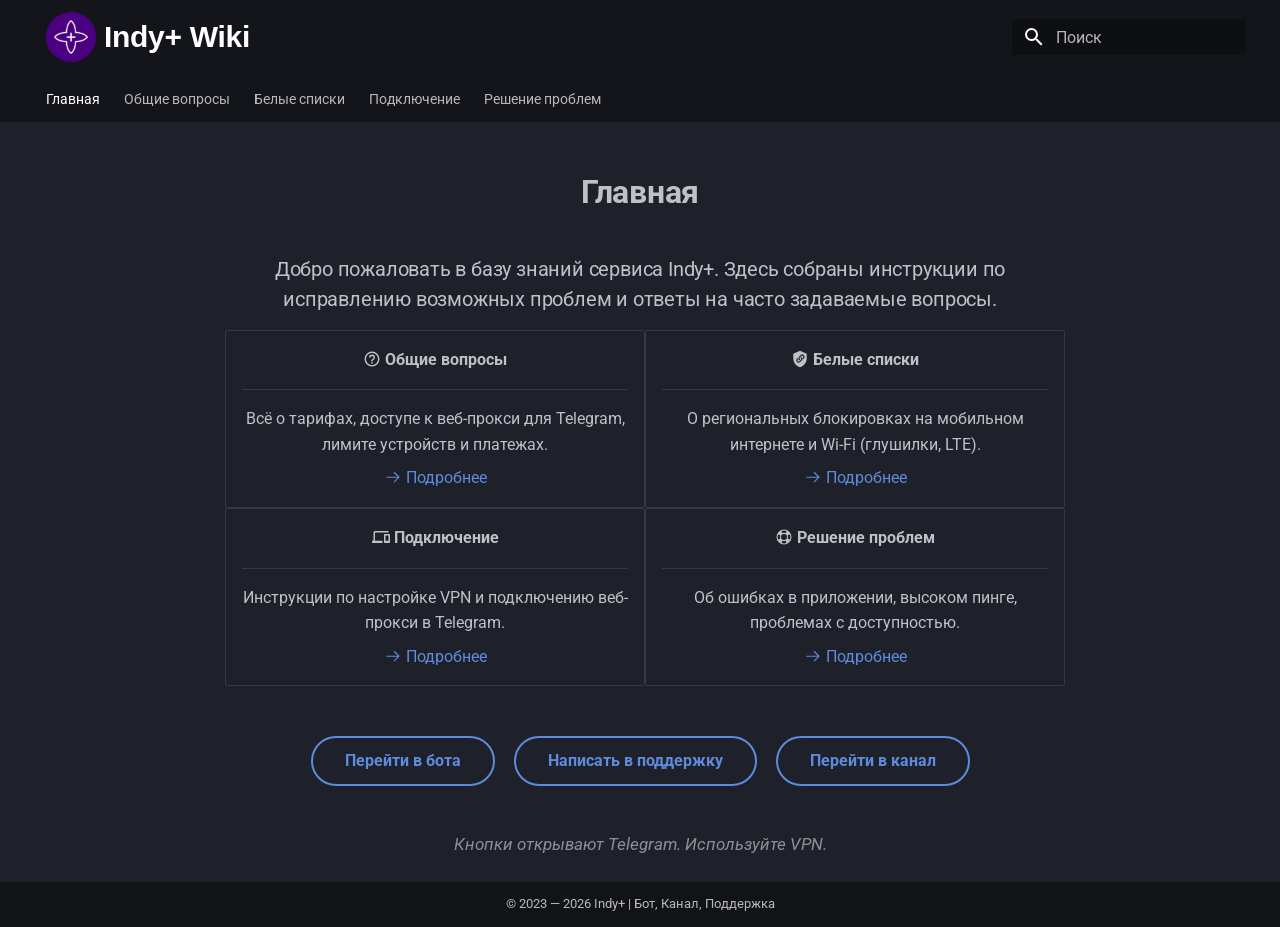
==== commit b3f287b5: "Deployed 9a714b8 with MkDocs version: 1.6.1" ====
--- a/index.html
+++ b/index.html
@@ -17,7 +17,7 @@
         
       
       
-      <link rel="icon" href="https://cdn.jsdelivr.net/gh/IndyPlusService/assets@main/indy_logo.svg">
+      <link rel="icon" href="assets/branding/indy-icon-round-32.png">
       <meta name="generator" content="mkdocs-1.6.1, mkdocs-material-9.7.7">
     
     
@@ -99,7 +99,7 @@
   <nav class="md-header__inner md-grid" aria-label="Верхний колонтитул">
     <a href="." title="Indy+ Wiki" class="md-header__button md-logo" aria-label="Indy+ Wiki" data-md-component="logo">
       
-  <img src="https://cdn.jsdelivr.net/gh/IndyPlusService/assets@main/indy_logo.svg" alt="logo">
+  <img src="assets/branding/indy-logo-round.png" alt="logo">
 
     </a>
     <label class="md-header__button md-icon" for="__drawer">
@@ -310,7 +310,7 @@
   <label class="md-nav__title" for="__drawer">
     <a href="." title="Indy+ Wiki" class="md-nav__button md-logo" aria-label="Indy+ Wiki" data-md-component="logo">
       
-  <img src="https://cdn.jsdelivr.net/gh/IndyPlusService/assets@main/indy_logo.svg" alt="logo">
+  <img src="assets/branding/indy-logo-round.png" alt="logo">
 
     </a>
     Indy+ Wiki
